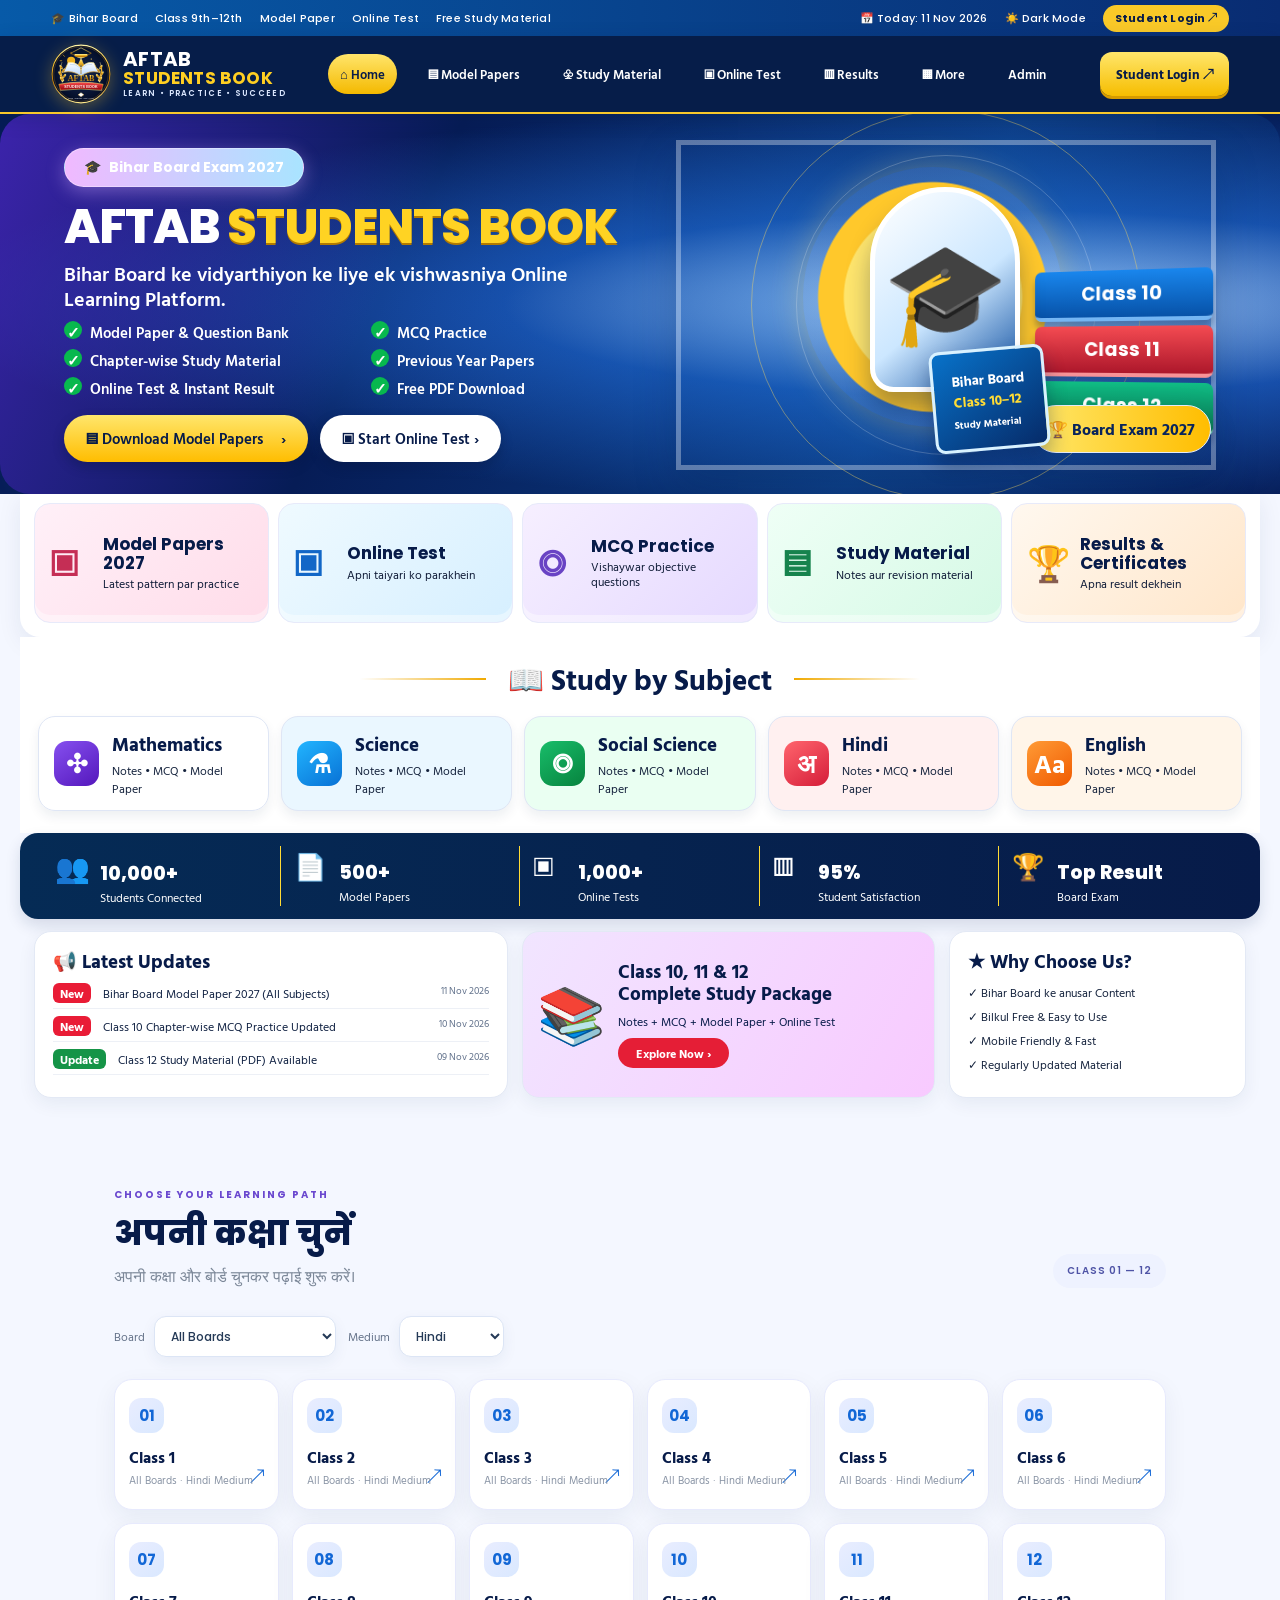
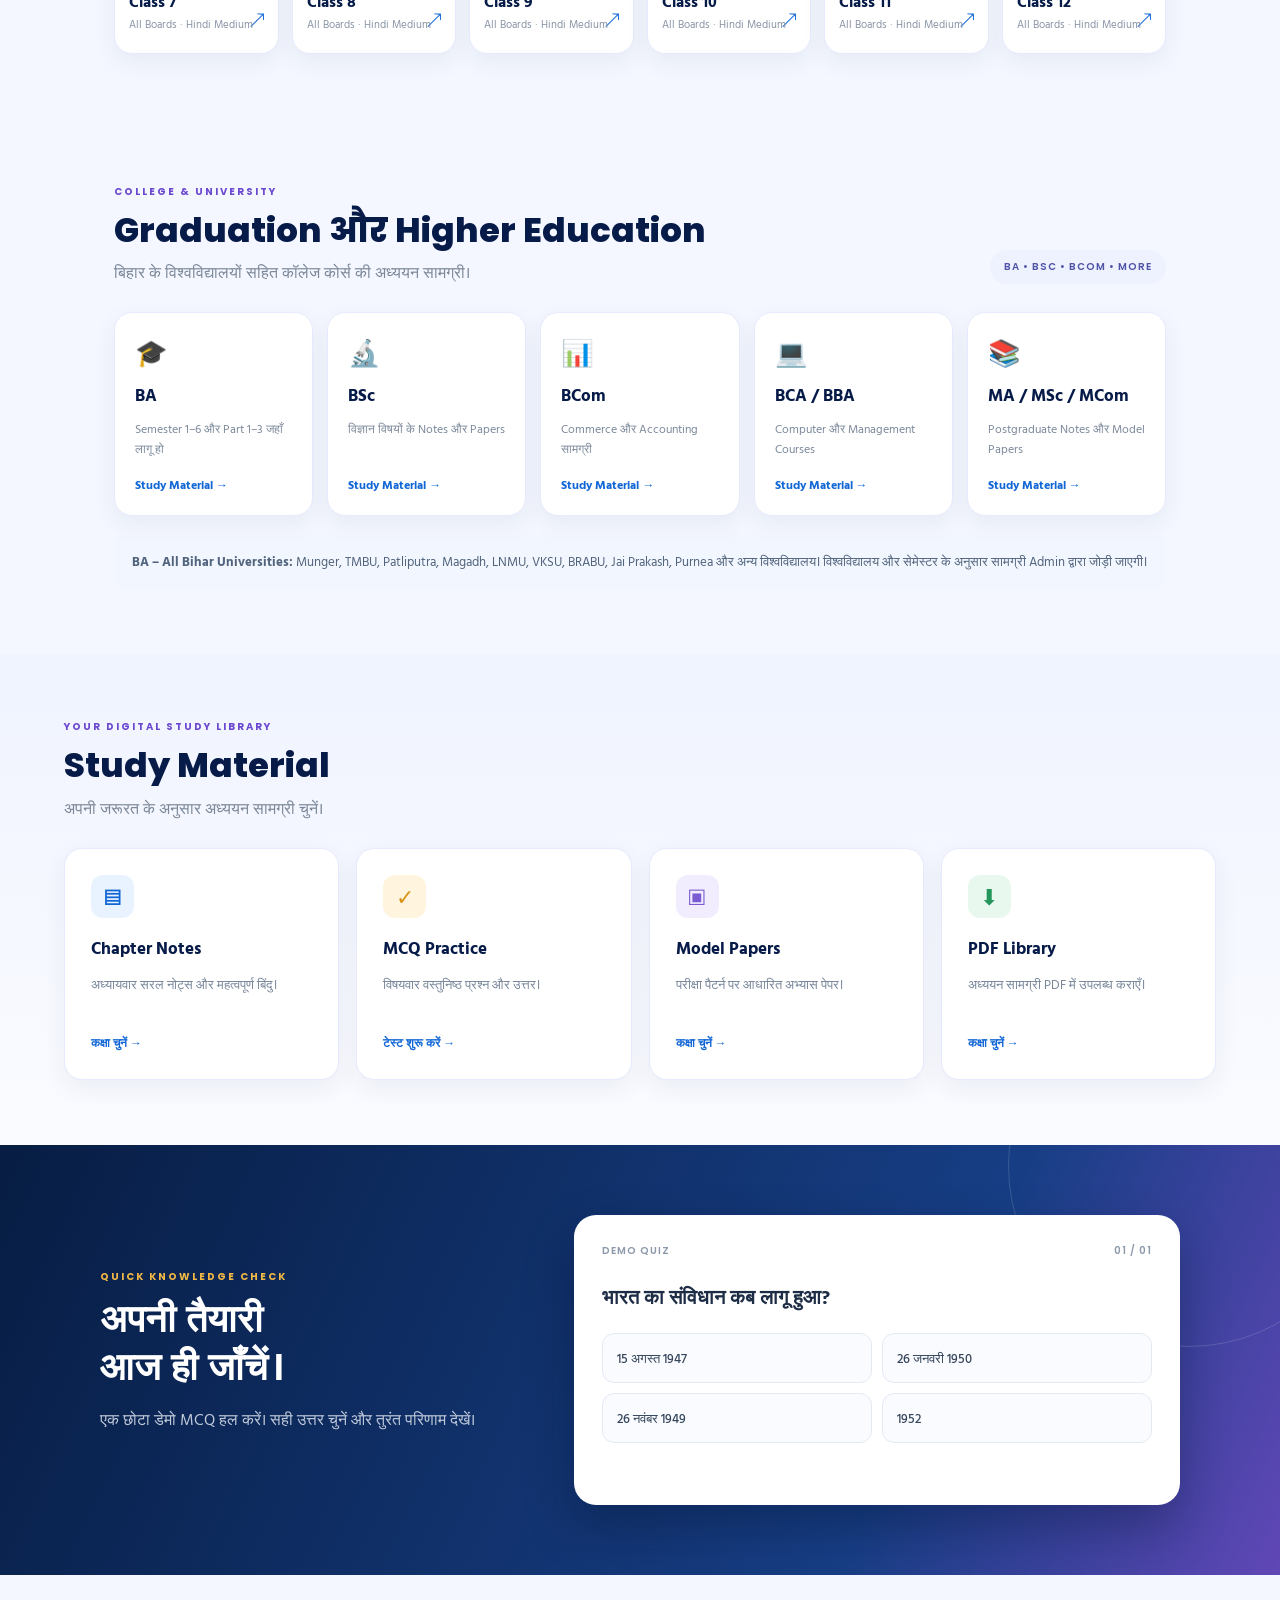
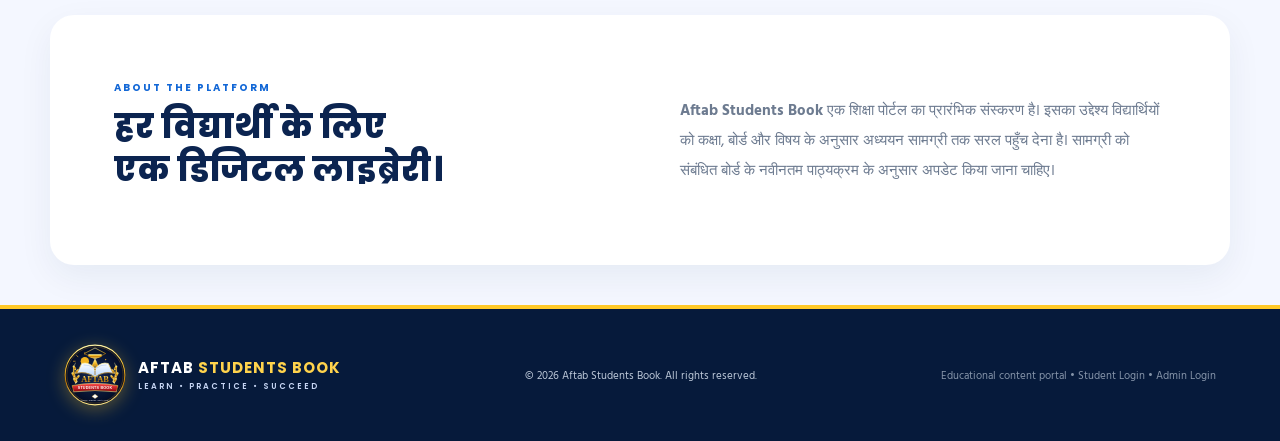
==== index.html @ e7449d46 "Refresh homepage stylesheet cache version" ====
<!doctype html>
<html lang="hi">
<head>
<meta charset="utf-8"><meta name="viewport" content="width=device-width,initial-scale=1">
<meta name="description" content="Aftab Students Book - All classes, boards, notes, MCQ tests and model papers.">
<title>Aftab Students Book | Learn. Practice. Succeed.</title>
<link rel="preconnect" href="https://fonts.googleapis.com">
<link href="https://fonts.googleapis.com/css2?family=Hind+Vadodara:wght@400;500;600;700&family=Poppins:wght@400;500;600;700;800&display=swap" rel="stylesheet">
<link rel="stylesheet" href="style.css?v=referenceui20261111">
</head>
<body>
<div class="announcement-bar"><span>🎓 Bihar Board</span><span>Class 9th–12th</span><span>Model Paper</span><span>Online Test</span><span>Free Study Material</span><span class="today-label">📅 Today: 11 Nov 2026</span><span>☀️ Dark Mode</span><a href="student.html">Student Login ↗</a></div>
<header class="topbar">
  <a class="brand" href="#"><img class="brand-logo" src="assets/aftab-students-book-logo.svg" alt="Aftab Students Book logo"><span>AFTAB <b>STUDENTS BOOK</b><small>LEARN • PRACTICE • SUCCEED</small></span></a>
  <button class="menu-btn" id="menuBtn" aria-label="Open menu">☰</button>
  <nav id="nav"><a class="active" href="#">⌂ Home</a><a href="#classes">▤ Model Papers</a><a href="#resources">♧ Study Material</a><a href="#test">▣ Online Test</a><a href="student.html#studentDashboard">▥ Results</a><a href="#degree">▦ More</a><a href="admin.html">Admin</a></nav>
  <a class="nav-cta" href="student.html">Student Login ↗</a>
</header>
<main>
<section class="hero">
 <div class="hero-copy">
  <div class="eyebrow hero-badge"><span>🎓</span> Bihar Board Exam 2027</div>
  <h1>AFTAB <em>STUDENTS BOOK</em></h1>
  <p>Bihar Board ke vidyarthiyon ke liye ek vishwasniya Online Learning Platform.</p><ul class="hero-checks"><li>Model Paper & Question Bank</li><li>MCQ Practice</li><li>Chapter-wise Study Material</li><li>Previous Year Papers</li><li>Online Test & Instant Result</li><li>Free PDF Download</li></ul>
  <div class="hero-actions"><a class="btn primary" href="#classes">▤ Download Model Papers <span>›</span></a><a class="btn light" href="#test">▣ Start Online Test <span>›</span></a></div>
  <div class="hero-meta"><div><b>Class 9–12</b><small>Bihar Board</small></div><div><b>MCQ</b><small>Practice Tests</small></div><div><b>FREE</b><small>Study Material</small></div></div>
 </div>
 <div class="hero-art">
  <div class="orbit orbit-one"></div><div class="orbit orbit-two"></div>
  <div class="hero-student-art"><div class="student-halo"></div><div class="student-avatar">🎓</div><div class="student-book">Bihar Board<br><b>Class 10–12</b><small>Study Material</small></div><div class="hero-books"><div>Class 10</div><div>Class 11</div><div>Class 12</div></div></div>
  <div class="floating-note note-one">🏆 Board Exam 2027</div><div class="floating-note note-two">✓ Behtar taiyari yahin se karein</div>
 </div>
</section>
<section class="quick-feature-grid" aria-label="Learning features"><a class="quick-feature qf-pink" href="#resources"><span>▣</span><b>Model Papers 2027</b><small>Latest pattern par practice</small></a><a class="quick-feature qf-blue" href="#test"><span>▣</span><b>Online Test</b><small>Apni taiyari ko parakhein</small></a><a class="quick-feature qf-purple" href="#test"><span>◎</span><b>MCQ Practice</b><small>Vishaywar objective questions</small></a><a class="quick-feature qf-green" href="#resources"><span>▤</span><b>Study Material</b><small>Notes aur revision material</small></a><a class="quick-feature qf-orange" href="student.html"><span>🏆</span><b>Results & Certificates</b><small>Apna result dekhein</small></a></section>
<section class="subject-showcase"><div class="subject-heading"><span></span><h2>📖 Study by Subject</h2><span></span></div><div class="subject-cards"><a href="#classes" class="subject-card maths"><b>✣</b><strong>Mathematics</strong><small>Notes • MCQ • Model Paper</small></a><a href="#classes" class="subject-card science"><b>⚗</b><strong>Science</strong><small>Notes • MCQ • Model Paper</small></a><a href="#classes" class="subject-card social"><b>◎</b><strong>Social Science</strong><small>Notes • MCQ • Model Paper</small></a><a href="#classes" class="subject-card hindi"><b>अ</b><strong>Hindi</strong><small>Notes • MCQ • Model Paper</small></a><a href="#classes" class="subject-card english"><b>Aa</b><strong>English</strong><small>Notes • MCQ • Model Paper</small></a></div></section>
<section class="stats-ribbon"><div>👥 <b>10,000+</b><small>Students Connected</small></div><div>📄 <b>500+</b><small>Model Papers</small></div><div>▣ <b>1,000+</b><small>Online Tests</small></div><div>▥ <b>95%</b><small>Student Satisfaction</small></div><div>🏆 <b>Top Result</b><small>Board Exam</small></div></section>
<section class="home-lower"><div class="latest-updates"><h2>📢 Latest Updates</h2><p><b>New</b> Bihar Board Model Paper 2027 (All Subjects) <small>11 Nov 2026</small></p><p><b>New</b> Class 10 Chapter-wise MCQ Practice Updated <small>10 Nov 2026</small></p><p><b>Update</b> Class 12 Study Material (PDF) Available <small>09 Nov 2026</small></p></div><div class="study-package"><div class="package-books">📚</div><div><h2>Class 10, 11 & 12<br>Complete Study Package</h2><p>Notes + MCQ + Model Paper + Online Test</p><a href="#classes">Explore Now ›</a></div></div><div class="why-us"><h2>★ Why Choose Us?</h2><p>✓ Bihar Board ke anusar Content</p><p>✓ Bilkul Free & Easy to Use</p><p>✓ Mobile Friendly & Fast</p><p>✓ Regularly Updated Material</p></div></section>
<section class="section" id="classes">
 <div class="section-head"><div><div class="eyebrow">CHOOSE YOUR LEARNING PATH</div><h2>अपनी कक्षा चुनें</h2><p>अपनी कक्षा और बोर्ड चुनकर पढ़ाई शुरू करें।</p></div><span class="section-count">CLASS 01 — 12</span></div>
 <div class="filters">
  <label>Board <select id="boardFilter"><option value="All">All Boards</option><option>Bihar Board</option><option>CBSE Board</option><option>ICSE Board</option><option>Other State Boards</option></select></label>
  <label>Medium <select id="mediumFilter"><option>Hindi</option><option>English</option><option>Both</option></select></label>
 </div>
 <div class="class-grid" id="classGrid"></div>
</section>
<section class="section degree-section" id="degree">
 <div class="section-head"><div><div class="eyebrow">COLLEGE & UNIVERSITY</div><h2>Graduation और Higher Education</h2><p>बिहार के विश्वविद्यालयों सहित कॉलेज कोर्स की अध्ययन सामग्री।</p></div><span class="section-count">BA • BSC • BCOM • MORE</span></div>
 <div class="degree-grid">
  <article class="degree-card"><span>🎓</span><h3>BA</h3><p>Semester 1–6 और Part 1–3 जहाँ लागू हो</p><a href="student.html">Study Material →</a></article>
  <article class="degree-card"><span>🔬</span><h3>BSc</h3><p>विज्ञान विषयों के Notes और Papers</p><a href="student.html">Study Material →</a></article>
  <article class="degree-card"><span>📊</span><h3>BCom</h3><p>Commerce और Accounting सामग्री</p><a href="student.html">Study Material →</a></article>
  <article class="degree-card"><span>💻</span><h3>BCA / BBA</h3><p>Computer और Management Courses</p><a href="student.html">Study Material →</a></article>
  <article class="degree-card"><span>📚</span><h3>MA / MSc / MCom</h3><p>Postgraduate Notes और Model Papers</p><a href="student.html">Study Material →</a></article>
 </div>
 <div class="university-note"><b>BA – All Bihar Universities:</b> Munger, TMBU, Patliputra, Magadh, LNMU, VKSU, BRABU, Jai Prakash, Purnea और अन्य विश्वविद्यालय। विश्वविद्यालय और सेमेस्टर के अनुसार सामग्री Admin द्वारा जोड़ी जाएगी।</div>
</section>

<section class="section resource-section" id="resources">
 <div class="section-head"><div><div class="eyebrow">YOUR DIGITAL STUDY LIBRARY</div><h2>Study Material</h2><p>अपनी जरूरत के अनुसार अध्ययन सामग्री चुनें।</p></div></div>
 <div class="resource-grid">
  <article class="resource-card"><div class="resource-icon blue">▤</div><h3>Chapter Notes</h3><p>अध्यायवार सरल नोट्स और महत्वपूर्ण बिंदु।</p><a href="#classes">कक्षा चुनें →</a></article>
  <article class="resource-card"><div class="resource-icon gold">✓</div><h3>MCQ Practice</h3><p>विषयवार वस्तुनिष्ठ प्रश्न और उत्तर।</p><a href="#test">टेस्ट शुरू करें →</a></article>
  <article class="resource-card"><div class="resource-icon purple">▣</div><h3>Model Papers</h3><p>परीक्षा पैटर्न पर आधारित अभ्यास पेपर।</p><a href="#classes">कक्षा चुनें →</a></article>
  <article class="resource-card"><div class="resource-icon green">⬇</div><h3>PDF Library</h3><p>अध्ययन सामग्री PDF में उपलब्ध कराएँ।</p><a href="#classes">कक्षा चुनें →</a></article>
 </div>
</section>
<section class="test-section" id="test">
 <div class="test-copy"><div class="eyebrow">QUICK KNOWLEDGE CHECK</div><h2>अपनी तैयारी<br>आज ही जाँचें।</h2><p>एक छोटा डेमो MCQ हल करें। सही उत्तर चुनें और तुरंत परिणाम देखें।</p></div>
 <div class="quiz-card"><div class="quiz-top"><span>DEMO QUIZ</span><span>01 / 01</span></div><h3>भारत का संविधान कब लागू हुआ?</h3><div class="options" id="options"><button data-answer="1947">15 अगस्त 1947</button><button data-answer="1950">26 जनवरी 1950</button><button data-answer="1949">26 नवंबर 1949</button><button data-answer="1952">1952</button></div><div id="quizResult" class="quiz-result" aria-live="polite"></div></div>
</section>
<section class="about section" id="about"><div><div class="eyebrow">ABOUT THE PLATFORM</div><h2>हर विद्यार्थी के लिए<br>एक डिजिटल लाइब्रेरी।</h2></div><p><b>Aftab Students Book</b> एक शिक्षा पोर्टल का प्रारंभिक संस्करण है। इसका उद्देश्य विद्यार्थियों को कक्षा, बोर्ड और विषय के अनुसार अध्ययन सामग्री तक सरल पहुँच देना है। सामग्री को संबंधित बोर्ड के नवीनतम पाठ्यक्रम के अनुसार अपडेट किया जाना चाहिए।</p></section>
</main>
<footer><a class="brand footer-brand" href="#"><img class="brand-logo" src="assets/aftab-students-book-logo.svg" alt="Aftab Students Book logo"><span>AFTAB <b>STUDENTS BOOK</b><small>LEARN • PRACTICE • SUCCEED</small></span></a><div>© <span id="year"></span> Aftab Students Book. All rights reserved.</div><div class="footer-note">Educational content portal • <a href="student.html">Student Login</a> • <a href="admin.html">Admin Login</a></div></footer>
<script src="script.js"></script>
</body></html>
---- style.css ----
*{box-sizing:border-box}html{scroll-behavior:smooth}body{margin:0;color:#17243b;background:#fff;font-family:'Hind Vadodara',sans-serif}a{text-decoration:none;color:inherit}.topbar{height:82px;padding:0 max(calc((100% - 1180px)/2),5%);display:flex;align-items:center;justify-content:space-between;border-bottom:1px solid #edf0f5;background:#fff;position:sticky;top:0;z-index:10}.brand{display:flex;align-items:center;gap:11px;font-family:Poppins,sans-serif;font-size:14px;font-weight:700;letter-spacing:1px}.brand-mark{width:42px;height:42px;border-radius:13px;background:#1267d6;color:#fff;display:grid;place-items:center;font-size:25px;font-weight:800;box-shadow:0 8px 18px #1267d633}.brand b{color:#1267d6}.brand small{display:block;font-size:8px;letter-spacing:2px;color:#8490a4;font-weight:600;margin-top:2px}nav{display:flex;gap:30px;font-size:14px;color:#59667a}nav a:hover{color:#1267d6}.nav-cta{background:#1267d6;color:#fff;padding:12px 19px;border-radius:9px;font-size:13px;font-weight:600}.menu-btn{display:none;background:none;border:0;font-size:25px}.hero{max-width:1180px;margin:auto;min-height:540px;padding:78px 5% 60px;display:grid;grid-template-columns:1.1fr .9fr;align-items:center;gap:40px}.eyebrow{font-family:Poppins,sans-serif;font-size:10px;letter-spacing:2px;color:#1267d6;font-weight:700}.eyebrow span{display:inline-block;width:7px;height:7px;background:#efb443;border-radius:50%;margin-right:8px}.hero h1{font-size:54px;line-height:1.18;margin:20px 0;color:#15233a;font-weight:700}.hero h1 em{font-style:normal;color:#1267d6}.hero-copy>p{font-size:17px;line-height:1.9;color:#66748a;max-width:570px}.hero-actions{display:flex;gap:12px;margin-top:28px}.btn{padding:14px 20px;border-radius:9px;font-size:14px;font-weight:600}.primary{background:#1267d6;color:white;box-shadow:0 10px 20px #1267d629}.primary span{margin-left:14px}.light{background:#eff5fd;color:#2462a8}.hero-meta{display:flex;gap:38px;margin-top:43px}.hero-meta b{display:block;font:700 22px Poppins;color:#182a45}.hero-meta small{color:#8792a4;font-size:11px}.hero-art{height:360px;border-radius:30px;background:linear-gradient(140deg,#e9f3ff,#f7faff 55%,#fff4db);position:relative;display:grid;place-items:center;overflow:hidden}.orbit{position:absolute;border:1px solid #b7d3f5;border-radius:50%;width:300px;height:300px}.orbit-two{width:390px;height:390px;border-color:#e6d5ad}.book-stack{position:relative;width:250px;height:220px;transform:rotate(-7deg)}.book{position:absolute;width:200px;height:135px;border-radius:9px 17px 17px 9px;box-shadow:0 16px 24px #233c5b30;padding:25px;color:#fff;font:700 19px Poppins;letter-spacing:2px;line-height:1.5;border-left:8px solid #ffffff55}.book small{font-size:11px;letter-spacing:4px}.book-a{background:#1267d6;left:28px;top:4px;transform:rotate(10deg)}.book-b{background:#e6a72f;left:5px;top:53px;transform:rotate(-2deg)}.book-c{background:#182b49;left:42px;top:104px;transform:rotate(8deg)}.floating-note{position:absolute;background:white;padding:11px 15px;border-radius:10px;box-shadow:0 8px 25px #20395718;font-size:12px;font-weight:600}.note-one{top:38px;right:18px}.note-two{bottom:38px;left:18px}.trust-strip{background:#f6f9fd;display:flex;justify-content:center;gap:75px;padding:21px;color:#50617a;font-size:14px;font-weight:600}.section{max-width:1180px;margin:auto;padding:85px 5%}.section-head{display:flex;justify-content:space-between;align-items:end;margin-bottom:28px}.section h2,.test-section h2,.about h2{font-size:34px;line-height:1.25;margin:9px 0;color:#172943}.section-head p{margin:0;color:#7b8798}.section-count{font:600 10px Poppins;letter-spacing:1px;color:#a2adbb}.filters{display:flex;gap:12px;margin-bottom:22px}.filters label{font-size:12px;color:#65738a;display:flex;align-items:center;gap:9px}.filters select{border:1px solid #e2e8f0;background:#fff;padding:10px 28px 10px 12px;border-radius:8px;color:#253a57;font:500 12px Poppins}.class-grid{display:grid;grid-template-columns:repeat(6,1fr);gap:13px}.class-card{border:1px solid #e8edf4;border-radius:13px;padding:18px 14px;background:white;transition:.2s;cursor:pointer}.class-card:hover{border-color:#8ab8f0;transform:translateY(-3px);box-shadow:0 10px 24px #18395d0d}.class-num{width:35px;height:35px;background:#edf5ff;color:#1267d6;border-radius:10px;display:grid;place-items:center;font:700 15px Poppins}.class-card h3{margin:12px 0 3px;font-size:16px}.class-card p{margin:0;color:#8994a5;font-size:11px}.class-card .arrow{float:right;color:#1267d6;font-size:18px;margin-top:-24px}.resource-section{background:#f8fafd;max-width:none;padding-left:max(calc((100% - 1180px)/2),5%);padding-right:max(calc((100% - 1180px)/2),5%)}.resource-grid{display:grid;grid-template-columns:repeat(4,1fr);gap:17px}.resource-card{background:white;padding:25px;border:1px solid #edf0f5;border-radius:15px}.resource-icon{width:43px;height:43px;border-radius:12px;display:grid;place-items:center;font-size:22px}.blue{background:#e9f3ff;color:#1267d6}.gold{background:#fff5df;color:#d99415}.purple{background:#f1edff;color:#7a5bd1}.green{background:#e8f8ef;color:#24965a}.resource-card h3{margin:17px 0 5px;font-size:17px}.resource-card p{color:#78869a;font-size:13px;line-height:1.7;min-height:43px}.resource-card a{color:#1267d6;font-size:12px;font-weight:700}.test-section{background:#122744;color:white;padding:70px max(calc((100% - 1080px)/2),5%);display:grid;grid-template-columns:.8fr 1.2fr;gap:70px;align-items:center}.test-section .eyebrow{color:#f2b944}.test-section h2{color:white;font-size:38px}.test-copy p{color:#c0cada;line-height:1.8}.quiz-card{background:#fff;color:#1d2d45;padding:28px;border-radius:17px;box-shadow:0 20px 40px #07172b55}.quiz-top{display:flex;justify-content:space-between;color:#8c99aa;font:600 10px Poppins;letter-spacing:1px}.quiz-card h3{font-size:20px;margin:22px 0}.options{display:grid;grid-template-columns:1fr 1fr;gap:10px}.options button{padding:13px;text-align:left;border:1px solid #e4eaf2;background:#f9fbfe;border-radius:9px;color:#34445b;font:500 13px 'Hind Vadodara';cursor:pointer}.options button:hover{border-color:#1267d6;background:#f0f6ff}.options button.correct{background:#e9f8ef;border-color:#45b879;color:#187344}.options button.wrong{background:#fff0ef;border-color:#e28b84;color:#a63c35}.quiz-result{font-size:13px;font-weight:600;margin-top:14px;min-height:20px}.about{display:grid;grid-template-columns:1fr 1fr;gap:80px;align-items:center}.about>p{color:#6d7b90;line-height:2;font-size:15px}footer{background:#0c1c32;color:#bdc9d9;padding:35px 5%;display:flex;align-items:center;justify-content:space-between;gap:20px;font-size:11px}.footer-brand{color:white}.footer-note{color:#8594a9}.empty{grid-column:1/-1;padding:25px;text-align:center;color:#7b8798;background:#f8fafd;border-radius:12px}
@media(max-width:850px){nav{gap:14px}.hero{grid-template-columns:1fr;padding-top:55px}.hero-art{height:310px}.class-grid{grid-template-columns:repeat(4,1fr)}.trust-strip{gap:22px;flex-wrap:wrap}.resource-grid{grid-template-columns:repeat(2,1fr)}.test-section{gap:30px}.about{gap:30px}}
@media(max-width:600px){.topbar{height:68px;padding:0 5%}.menu-btn{display:block;margin-left:auto;margin-right:14px}nav{display:none;position:absolute;top:68px;left:0;right:0;background:white;padding:18px 6%;box-shadow:0 12px 18px #1b35551a;flex-direction:column}nav.open{display:flex}.nav-cta{padding:10px 12px;font-size:11px}.brand{font-size:11px}.brand-mark{width:36px;height:36px}.hero{padding-top:42px;gap:28px}.hero h1{font-size:39px}.hero-copy>p{font-size:15px}.hero-meta{gap:24px}.hero-art{height:270px}.section{padding-top:60px;padding-bottom:60px}.section-head{align-items:start}.section h2,.about h2{font-size:28px}.section-count{display:none}.filters{flex-wrap:wrap}.class-grid{grid-template-columns:repeat(2,1fr);gap:10px}.class-card{padding:14px}.resource-grid{grid-template-columns:1fr}.resource-card p{min-height:0}.test-section{grid-template-columns:1fr;padding-top:55px;padding-bottom:55px;gap:20px}.test-section h2{font-size:32px}.options{grid-template-columns:1fr}.about{grid-template-columns:1fr;gap:5px}.about>p{font-size:14px}footer{flex-direction:column;align-items:flex-start}.footer-note{line-height:1.7}}

.degree-section{padding-top:65px}.degree-grid{display:grid;grid-template-columns:repeat(5,1fr);gap:14px}.degree-card{border:1px solid #e7edf5;border-radius:14px;padding:20px;background:#fff}.degree-card>span{font-size:26px}.degree-card h3{margin:10px 0 4px;font-size:17px}.degree-card p{font-size:12px;color:#7c899b;line-height:1.65;min-height:40px}.degree-card a{font-size:12px;color:#1267d6;font-weight:700}.university-note{margin-top:18px;padding:16px 18px;border-radius:10px;background:#f2f7ff;color:#52647d;font-size:13px;line-height:1.8}@media(max-width:850px){.degree-grid{grid-template-columns:repeat(3,1fr)}}@media(max-width:600px){.degree-grid{grid-template-columns:repeat(2,1fr)}.degree-card{padding:15px}.university-note{font-size:12px}}

/* Aftab Students Book premium emblem */
.brand-logo{width:58px;height:58px;object-fit:contain;display:block;flex:0 0 auto;border-radius:50%;filter:drop-shadow(0 4px 9px #b8862033)}.footer-brand .brand-logo{width:62px;height:62px}.brand{gap:12px}.topbar .brand{min-width:0}@media(max-width:600px){.brand-logo{width:46px;height:46px}.footer-brand .brand-logo{width:54px;height:54px}}


/* 2026 trending education redesign — presentation-only layer; app logic untouched */
:root{--navy:#071d43;--blue:#1768d5;--gold:#ffc928;--ink:#0d1b43}
body{background:#f7f9ff;color:var(--ink);font-family:'Hind Vadodara',sans-serif}
.announcement-bar{height:34px;padding:0 max(calc((100% - 1240px)/2),4%);display:flex;align-items:center;justify-content:center;gap:24px;background:linear-gradient(90deg,#0756a7,#142b75,#071d43);color:#fff;font:500 11px Poppins,sans-serif;letter-spacing:.2px}
.announcement-bar a{margin-left:auto;color:#ffe17a;font-weight:700}
.topbar{height:78px;max-width:none;padding:0 max(calc((100% - 1240px)/2),4%);background:rgba(7,29,67,.97);border:0;box-shadow:0 8px 28px #071d4324;color:#fff}
.brand{color:#fff;font-size:15px}.brand b{color:#ffd34c}.brand small{color:#c7d6f4}
.brand-logo{width:60px;height:60px;filter:drop-shadow(0 4px 9px #ffc92855)}
nav{color:#e6edff;gap:22px;font-weight:600}nav a:hover{color:#ffd34c}
.nav-cta{background:linear-gradient(135deg,#ffe16a,#ffb900);color:#101d3a;border-radius:13px;box-shadow:0 5px 15px #ffca3a40}
.menu-btn{color:white}
.hero{max-width:1240px;min-height:490px;padding:55px 4% 48px;grid-template-columns:1.12fr .88fr;gap:30px;position:relative;isolation:isolate}
.hero:before{content:"";position:absolute;inset:18px 0 12px;z-index:-1;border-radius:30px;background:radial-gradient(circle at 80% 20%,#ffd96c 0,transparent 27%),linear-gradient(120deg,#091f50 0%,#173f91 58%,#7652d5 100%);box-shadow:0 22px 55px #163c7b30}
.hero-copy{padding:26px 18px;color:#fff}.hero .eyebrow{color:#ffe078}.hero-badge{display:inline-flex;align-items:center;padding:9px 15px;border-radius:30px;background:#ffffff20;border:1px solid #ffffff55;color:#fff!important;letter-spacing:1px}
.hero h1{font:800 clamp(34px,4vw,55px)/1.12 Poppins,sans-serif;color:#fff;margin:20px 0 12px;letter-spacing:-1.5px}
.hero h1 em{color:#ffd23e;font-style:normal}.hero-tagline{font-size:.62em;color:#e8efff;letter-spacing:0}
.hero-copy>p{color:#e5edff;font-size:16px;line-height:1.8;max-width:620px}
.hero .primary{background:linear-gradient(135deg,#ffe46d,#ffbd19);color:#101d3a;box-shadow:0 10px 24px #0003}
.hero .light{background:#fff;color:#142b55}
.hero-meta{gap:32px}.hero-meta b{color:#ffe078;font-size:19px}.hero-meta small{color:#dce7ff}
.hero-art{height:360px;background:radial-gradient(circle at 50% 35%,#fff 0,#e5efff 42%,#b6cafa 100%);border:5px solid #ffffff55;box-shadow:0 18px 40px #061b4338}
.orbit{border-color:#6e9fe7}.orbit-two{border-color:#e4b53f}
.book{box-shadow:0 18px 25px #152c5355}.book-a{background:linear-gradient(120deg,#287be4,#073b8e)}.book-b{background:linear-gradient(120deg,#f6c84a,#d57d12)}.book-c{background:linear-gradient(120deg,#7956d9,#39217e)}
.floating-note{border:1px solid #e4ebf7;box-shadow:0 10px 30px #19365b25}
.quick-feature-grid{max-width:1200px;margin:0 auto;padding:0 4%;display:grid;grid-template-columns:repeat(5,1fr);gap:12px}
.quick-feature{min-height:112px;border-radius:18px;padding:17px;display:grid;grid-template-columns:42px 1fr;column-gap:10px;align-content:center;border:1px solid transparent;box-shadow:0 10px 25px #102a5010;transition:.2s}
.quick-feature:hover{transform:translateY(-4px);box-shadow:0 15px 28px #102a5020}
.quick-feature span{grid-row:span 2;font-size:29px;align-self:center;font-weight:800}
.quick-feature b{font:700 14px Poppins,sans-serif;align-self:end}.quick-feature small{font-size:11px;color:#51617b;margin-top:4px}
.qf-pink{background:linear-gradient(135deg,#fff0f4,#ffe0e8);color:#c52e55;border-color:#ffd1df}.qf-blue{background:linear-gradient(135deg,#edf7ff,#d9edff);color:#1267c7;border-color:#c9e4ff}.qf-purple{background:linear-gradient(135deg,#f4efff,#e6dcff);color:#6943c4;border-color:#ddd0ff}.qf-green{background:linear-gradient(135deg,#edfff5,#d8f8e6);color:#16834d;border-color:#c9efd8}.qf-orange{background:linear-gradient(135deg,#fff7e9,#ffebd0);color:#d77b13;border-color:#f9dfb8}
.trust-strip{margin:25px auto 0;max-width:1160px;border-radius:15px;background:#0b2857;color:#fff;gap:clamp(18px,5vw,65px);box-shadow:0 12px 28px #0b28572b}
.section{padding-top:72px;padding-bottom:72px}
.section h2,.about h2{font-family:Poppins,'Hind Vadodara',sans-serif;font-weight:800;color:#0b2450}
.section-head .eyebrow{color:#6a48cf}
.section-count{background:#eef2ff;color:#4f54a6;border-radius:30px;padding:9px 14px}
.filters select{border-radius:12px;border:1px solid #dce5f5;box-shadow:0 5px 15px #1c3d6910}
.class-card,.degree-card,.resource-card{border:1px solid #e7eafd;border-radius:18px;box-shadow:0 8px 25px #142c5010;transition:.22s}
.class-card:hover,.degree-card:hover,.resource-card:hover{transform:translateY(-5px);box-shadow:0 16px 30px #142c5020;border-color:#a8c5ff}
.class-num{background:linear-gradient(135deg,#e9edff,#d9e8ff);border-radius:12px}
.resource-section{background:linear-gradient(180deg,#f0f4ff,#fafbff)}
.resource-card{padding:26px}
.test-section{background:linear-gradient(115deg,#071d43,#173e85 70%,#6047b6);position:relative;overflow:hidden}
.test-section:before{content:"";position:absolute;width:360px;height:360px;border:1px solid #ffffff25;border-radius:50%;right:-90px;top:-160px}
.quiz-card{border-radius:22px;box-shadow:0 22px 50px #020e2a55}
.options button{border-radius:12px;padding:14px}
.about{background:#fff;border-radius:24px;margin-top:40px;margin-bottom:40px;padding:48px 5%;box-shadow:0 12px 34px #102c5010}
footer{background:#061a3b;border-top:4px solid #ffc928}
.footer-brand b{color:#ffd34c}
@media(max-width:900px){.announcement-bar{gap:12px;font-size:9px}.quick-feature-grid{grid-template-columns:repeat(3,1fr)}.hero{grid-template-columns:1fr}.hero-art{max-width:520px;width:100%;margin:auto}.topbar{padding:0 3%}nav{gap:12px}}
@media(max-width:600px){.announcement-bar{height:auto;min-height:30px;padding:7px 4%;gap:8px;flex-wrap:wrap;font-size:8px}.announcement-bar span:nth-child(n+4){display:none}.announcement-bar a{margin-left:0}.topbar{height:68px;padding:0 4%}.brand{font-size:10px;gap:6px}.brand-logo{width:43px;height:43px}.menu-btn{display:block;margin-left:auto;margin-right:10px}nav{display:none;position:absolute;top:68px;left:0;right:0;background:#0b2857;padding:18px 6%;box-shadow:0 12px 18px #071d4355;flex-direction:column}nav.open{display:flex}.nav-cta{padding:9px 10px;font-size:10px}.hero{padding:26px 4% 30px;gap:22px;min-height:0}.hero:before{inset:8px 0;border-radius:22px}.hero-copy{padding:20px 8px}.hero h1{font-size:34px}.hero-copy>p{font-size:14px}.hero-meta{gap:17px;margin-top:25px}.hero-meta b{font-size:15px}.hero-meta small{font-size:9px}.hero-art{height:250px}.quick-feature-grid{grid-template-columns:repeat(2,1fr);padding:0 4%;gap:9px}.quick-feature{min-height:92px;padding:12px;grid-template-columns:32px 1fr}.quick-feature span{font-size:23px}.quick-feature b{font-size:11px}.quick-feature small{font-size:9px}.trust-strip{margin:18px 4% 0;padding:15px 12px;gap:13px;font-size:11px}.section{padding-top:52px;padding-bottom:52px}.about{margin:20px 4%;padding:28px 6%}}


/* Approved reference layout: Aftab Students Book */
:root{--ref-navy:#061d49;--ref-blue:#0755b5;--ref-gold:#ffd323;--ref-ink:#071b49}
body{background:#f4f7ff;color:var(--ref-ink);font-family:'Hind Vadodara',sans-serif}
.announcement-bar{height:36px;background:linear-gradient(90deg,#075aa8,#092c72);padding:0 4%;justify-content:flex-start;gap:17px;font-size:11px}
.announcement-bar .today-label{margin-left:auto}
.announcement-bar a{margin-left:0;color:#fff;background:#f9c928;padding:5px 12px;border-radius:15px;color:#071b49}
.topbar{height:78px;background:#061d49;border-bottom:2px solid #f8c82b;padding:0 4%;color:#fff;box-shadow:0 5px 18px #071b4930}
.topbar .brand{color:#fff;font-size:20px;letter-spacing:.2px;line-height:1.05}
.topbar .brand b{display:block;color:#ffcf22;font-size:17px}
.topbar .brand small{color:#dce8ff;font-size:8px;letter-spacing:1.3px}
.topbar nav{gap:19px;color:#fff;font-size:13px;font-weight:600}
.topbar nav a{padding:10px 12px;border-radius:20px}
.topbar nav a.active,.topbar nav a:hover{background:linear-gradient(180deg,#ffe56b,#f4b900);color:#071b49}
.nav-cta{background:linear-gradient(180deg,#ffe66b,#f6bd00);color:#071b49;border-radius:12px;padding:12px 16px;box-shadow:0 3px 0 #d69b00;font-weight:800}
.hero{max-width:none;min-height:380px;padding:24px 5% 22px;grid-template-columns:1.05fr .95fr;gap:15px;background:radial-gradient(ellipse at 78% 50%,#b7d8ff 0,#174da8 35%,#061c56 75%);color:white;position:relative;overflow:hidden}
.hero:before{content:"";position:absolute;inset:0;background:linear-gradient(115deg,#5727d6aa,transparent 32%,#1577d455 70%,transparent);pointer-events:none}
.hero-copy,.hero-art{position:relative;z-index:1}
.hero-copy{padding:8px 0}
.hero-badge{display:inline-flex;align-items:center;gap:8px;background:linear-gradient(90deg,#f0b9ff,#a9e4ff);color:#09255d;border-radius:30px;padding:8px 19px;font-size:14px;letter-spacing:0;box-shadow:0 5px 18px #d1a9ff66}
.hero-badge span{width:auto;height:auto;background:none;margin:0}
.hero h1{font-size:48px;line-height:1.1;color:#fff;margin:14px 0 5px;font-weight:800;letter-spacing:-1px}
.hero h1 em{color:#ffd323;text-shadow:0 2px 0 #b27a00}
.hero-copy>p{font-size:20px;line-height:1.25;color:#fff;font-weight:600;margin:8px 0 10px;max-width:570px}
.hero-checks{list-style:none;padding:0;margin:10px 0 14px;display:grid;grid-template-columns:1fr 1fr;gap:5px 18px;color:#fff;font-size:15px;font-weight:600}
.hero-checks li:before{content:"✓";display:inline-grid;place-items:center;width:18px;height:18px;margin-right:8px;border-radius:50%;background:#08b84e;color:#fff;font-weight:900}
.hero-actions{margin-top:15px;gap:12px;flex-wrap:wrap}
.hero-actions .btn{border-radius:24px;padding:12px 22px;font-size:15px;box-shadow:0 5px 12px #06143b55}
.hero-actions .primary{background:linear-gradient(180deg,#ffe66c,#ffbd00);color:#071b49}
.hero-actions .light{background:#fff;color:#071b49}
.hero-meta{display:none}
.hero-art{height:330px;border-radius:0;background:transparent;overflow:visible}
.orbit{border-color:#ffffff35}.orbit-two{border-color:#ffda5c66}
.hero-student-art{position:absolute;inset:0;display:flex;align-items:center;justify-content:center}
.student-halo{position:absolute;width:260px;height:260px;border-radius:50%;background:radial-gradient(circle,#ffe66d 0 48%,#ffc82b 49% 62%,#ffffff20 63%);right:28%;top:22px;box-shadow:0 0 35px #ffdc6655}
.student-avatar{position:absolute;z-index:2;right:36%;top:42px;width:150px;height:205px;border-radius:80px 80px 25px 25px;background:linear-gradient(140deg,#fff,#cce7ff 55%,#0a4b9e);display:grid;place-items:center;font-size:100px;box-shadow:0 18px 25px #07183f55;border:5px solid #fff}
.student-book{position:absolute;z-index:3;right:31%;bottom:15px;background:linear-gradient(145deg,#0872c9,#062b69);color:white;padding:17px 18px;border:3px solid #d9f2ff;border-radius:10px;box-shadow:0 12px 20px #07183f55;font-size:14px;font-weight:700;transform:rotate(-5deg)}
.student-book b,.student-book small{display:block;color:#ffdc35}
.student-book small{font-size:10px;color:#fff;margin-top:5px}
.hero-books{position:absolute;right:0;bottom:32px;width:180px;display:grid;gap:5px;transform:perspective(400px) rotateY(-9deg)}
.hero-books div{padding:9px 12px;text-align:center;border-radius:7px;color:white;font:bold 19px Poppins,sans-serif;box-shadow:0 7px 7px #07183f55;border-bottom:4px solid #ffffff66}
.hero-books div:nth-child(1){background:linear-gradient(#1986ed,#0752a8)}
.hero-books div:nth-child(2){background:linear-gradient(#f44b52,#ad172b)}
.hero-books div:nth-child(3){background:linear-gradient(#10bd85,#08734f)}
.floating-note{font-weight:800;border-radius:25px;background:#fff;color:#08245b}
.note-one{top:auto;bottom:12px;right:0;background:linear-gradient(90deg,#ffe86b,#ffbd00);font-size:16px}
.note-two{display:none}
.quick-feature-grid{max-width:1240px;margin:-1px auto 0;padding:10px 14px 14px;grid-template-columns:repeat(5,1fr);gap:9px;background:#fff;border-radius:0 0 20px 20px;box-shadow:0 8px 24px #102b5414}
.quick-feature{min-height:120px;padding:13px 15px;border-radius:16px;grid-template-columns:43px 1fr;grid-template-rows:auto auto;column-gap:10px;border:1px solid #e7eafa;box-shadow:inset 0 -7px 0 #ffffff66}
.quick-feature span{grid-row:1/3;font-size:35px;align-self:center}
.quick-feature b{font-size:17px;line-height:1.1;color:#071b49}
.quick-feature small{font-size:12px;color:#101c38;line-height:1.25}
.qf-pink{background:linear-gradient(135deg,#fff0f8,#ffdce9)}.qf-blue{background:linear-gradient(135deg,#effaff,#d6efff)}.qf-purple{background:linear-gradient(135deg,#f6efff,#e5d9ff)}.qf-green{background:linear-gradient(135deg,#effff6,#d5f9e5)}.qf-orange{background:linear-gradient(135deg,#fff8ef,#ffe6ca)}
.subject-showcase{max-width:1240px;margin:0 auto;padding:20px 18px 22px;background:#fff}
.subject-heading{display:flex;align-items:center;justify-content:center;gap:22px;margin:0 auto 15px;max-width:560px}
.subject-heading span{height:2px;flex:1;background:linear-gradient(90deg,transparent,#f0a900)}
.subject-heading span:last-child{background:linear-gradient(90deg,#f0a900,transparent)}
.subject-heading h2{font-size:29px;margin:0;color:#071b49;white-space:nowrap}
.subject-cards{display:grid;grid-template-columns:repeat(5,1fr);gap:12px}
.subject-card{min-height:95px;border-radius:17px;padding:12px 15px;display:grid;grid-template-columns:48px 1fr;align-items:center;gap:0 10px;border:1px solid #dfe6f5;box-shadow:0 6px 12px #122a4c12}
.subject-card b{grid-row:1/3;width:45px;height:45px;border-radius:13px;display:grid;place-items:center;color:#fff;font-size:26px;background:linear-gradient(145deg,#8650ef,#5417bc)}
.subject-card strong{font-size:19px}.subject-card small{font-size:12px;color:#15233d}
.subject-card.science{background:#eaf7ff}.subject-card.science b{background:linear-gradient(145deg,#22b5ff,#0871d5)}
.subject-card.social{background:#eafff2}.subject-card.social b{background:linear-gradient(145deg,#18bd6a,#07833e)}
.subject-card.hindi{background:#fff0f0}.subject-card.hindi b{background:linear-gradient(145deg,#ff656d,#d51d39)}
.subject-card.english{background:#fff5e9}.subject-card.english b{background:linear-gradient(145deg,#ff9b36,#f05a00)}
.stats-ribbon{max-width:1240px;margin:0 auto 12px;padding:13px 22px;background:linear-gradient(90deg,#052b55,#071b49);color:#fff;border-radius:18px;display:grid;grid-template-columns:repeat(5,1fr);box-shadow:0 7px 15px #0c275322}
.stats-ribbon div{display:grid;grid-template-columns:45px 1fr;align-items:center;padding:0 13px;border-right:1px solid #ffdb36}
.stats-ribbon div:last-child{border:0}.stats-ribbon div:first-child{font-size:28px}
.stats-ribbon div:not(:first-child){font-size:26px}
.stats-ribbon b{font:800 19px Poppins,sans-serif;align-self:end}.stats-ribbon small{grid-column:2;font-size:12px;align-self:start}
.home-lower{max-width:1240px;margin:12px auto 24px;padding:0 14px;display:grid;grid-template-columns:1.15fr 1fr .72fr;gap:14px}
.latest-updates,.study-package,.why-us{background:#fff;border:1px solid #e3e9f5;border-radius:17px;padding:15px 18px;box-shadow:0 6px 18px #122a4c10}
.latest-updates h2,.study-package h2,.why-us h2{font-size:19px;margin:0 0 8px;color:#071b49}
.latest-updates p{font-size:12px;margin:7px 0;color:#102142;border-bottom:1px solid #edf0f6;padding-bottom:5px}
.latest-updates p b{display:inline-block;background:#e91c36;color:#fff;padding:1px 7px;border-radius:6px;margin-right:9px}
.latest-updates p:nth-of-type(3) b{background:#159447}.latest-updates p small{float:right;color:#61718b}
.study-package{display:flex;align-items:center;gap:12px;background:linear-gradient(120deg,#f1e5ff,#f8caff);padding:14px}
.study-package h2{line-height:1.15}.study-package p{font-size:12px;margin:4px 0 8px}.package-books{font-size:55px}
.study-package a{display:inline-block;background:#e51e36;color:#fff;padding:6px 18px;border-radius:18px;font-size:12px;font-weight:800}
.why-us p{font-size:12px;margin:6px 0;color:#15233d}
.section{padding-top:65px;padding-bottom:65px}
.section-head h2{color:#071b49}
@media(max-width:900px){.topbar nav{gap:5px;font-size:11px}.topbar nav a{padding:8px 6px}.hero{grid-template-columns:1fr .8fr;padding:22px 3%}.hero h1{font-size:38px}.hero-art{height:280px}.student-avatar{right:32%;width:125px;height:180px}.hero-books{width:130px}.quick-feature-grid{grid-template-columns:repeat(3,1fr)}.subject-cards{grid-template-columns:repeat(3,1fr)}.home-lower{grid-template-columns:1fr 1fr}.why-us{grid-column:1/-1}.stats-ribbon{grid-template-columns:repeat(3,1fr);gap:10px}.stats-ribbon div:nth-child(3){border:0}}
@media(max-width:600px){.announcement-bar{height:auto;min-height:32px;justify-content:center;gap:7px 10px;padding:6px 3%;font-size:8px}.announcement-bar span:nth-child(n+4){display:none}.announcement-bar .today-label{display:none}.topbar{height:67px;padding:0 3%}.topbar .brand{font-size:12px}.topbar .brand b{font-size:11px}.topbar .brand small{font-size:7px}.topbar nav{top:67px}.topbar .nav-cta{font-size:9px;padding:8px}.hero{display:block;padding:20px 4% 14px;min-height:0}.hero-copy{padding:8px 2px}.hero-badge{font-size:11px;padding:6px 12px}.hero h1{font-size:31px;margin:12px 0}.hero-copy>p{font-size:15px}.hero-checks{font-size:11px;gap:5px 7px}.hero-checks li:before{width:14px;height:14px;font-size:10px;margin-right:4px}.hero-actions{gap:7px}.hero-actions .btn{font-size:11px;padding:10px 12px}.hero-art{height:210px;margin-top:8px}.student-halo{width:170px;height:170px;right:30%;top:12px}.student-avatar{width:95px;height:130px;right:37%;top:24px;font-size:65px}.student-book{right:28%;bottom:4px;padding:9px;font-size:10px}.student-book small{font-size:8px}.hero-books{width:95px;right:0;bottom:20px}.hero-books div{font-size:12px;padding:6px}.note-one{font-size:10px;padding:7px 10px;bottom:0}.quick-feature-grid{grid-template-columns:repeat(2,1fr);padding:9px;gap:7px;border-radius:14px;margin:0 8px}.quick-feature{min-height:78px;padding:9px;grid-template-columns:30px 1fr;gap:0 7px}.quick-feature span{font-size:23px}.quick-feature b{font-size:11px}.quick-feature small{font-size:9px}.subject-showcase{padding:18px 10px}.subject-heading{gap:8px}.subject-heading h2{font-size:20px}.subject-cards{grid-template-columns:repeat(2,1fr);gap:7px}.subject-card{min-height:70px;padding:8px;grid-template-columns:34px 1fr;gap:0 6px}.subject-card b{width:32px;height:32px;font-size:18px}.subject-card strong{font-size:12px}.subject-card small{font-size:9px}.stats-ribbon{grid-template-columns:repeat(2,1fr);margin:0 8px 10px;padding:10px;border-radius:12px}.stats-ribbon div{padding:5px;border-right:0;border-bottom:1px solid #ffffff35;grid-template-columns:32px 1fr}.stats-ribbon div:last-child{grid-column:1/-1}.stats-ribbon b{font-size:13px}.stats-ribbon small{font-size:9px}.stats-ribbon div:not(:first-child){font-size:19px}.home-lower{grid-template-columns:1fr;padding:0 8px;gap:8px}.why-us{grid-column:auto}.latest-updates,.study-package,.why-us{padding:13px}.latest-updates h2,.study-package h2,.why-us h2{font-size:16px}.latest-updates p{font-size:10px}.latest-updates p small{font-size:9px}.package-books{font-size:42px}.section{padding:48px 4%}.degree-grid{grid-template-columns:repeat(2,1fr)}}
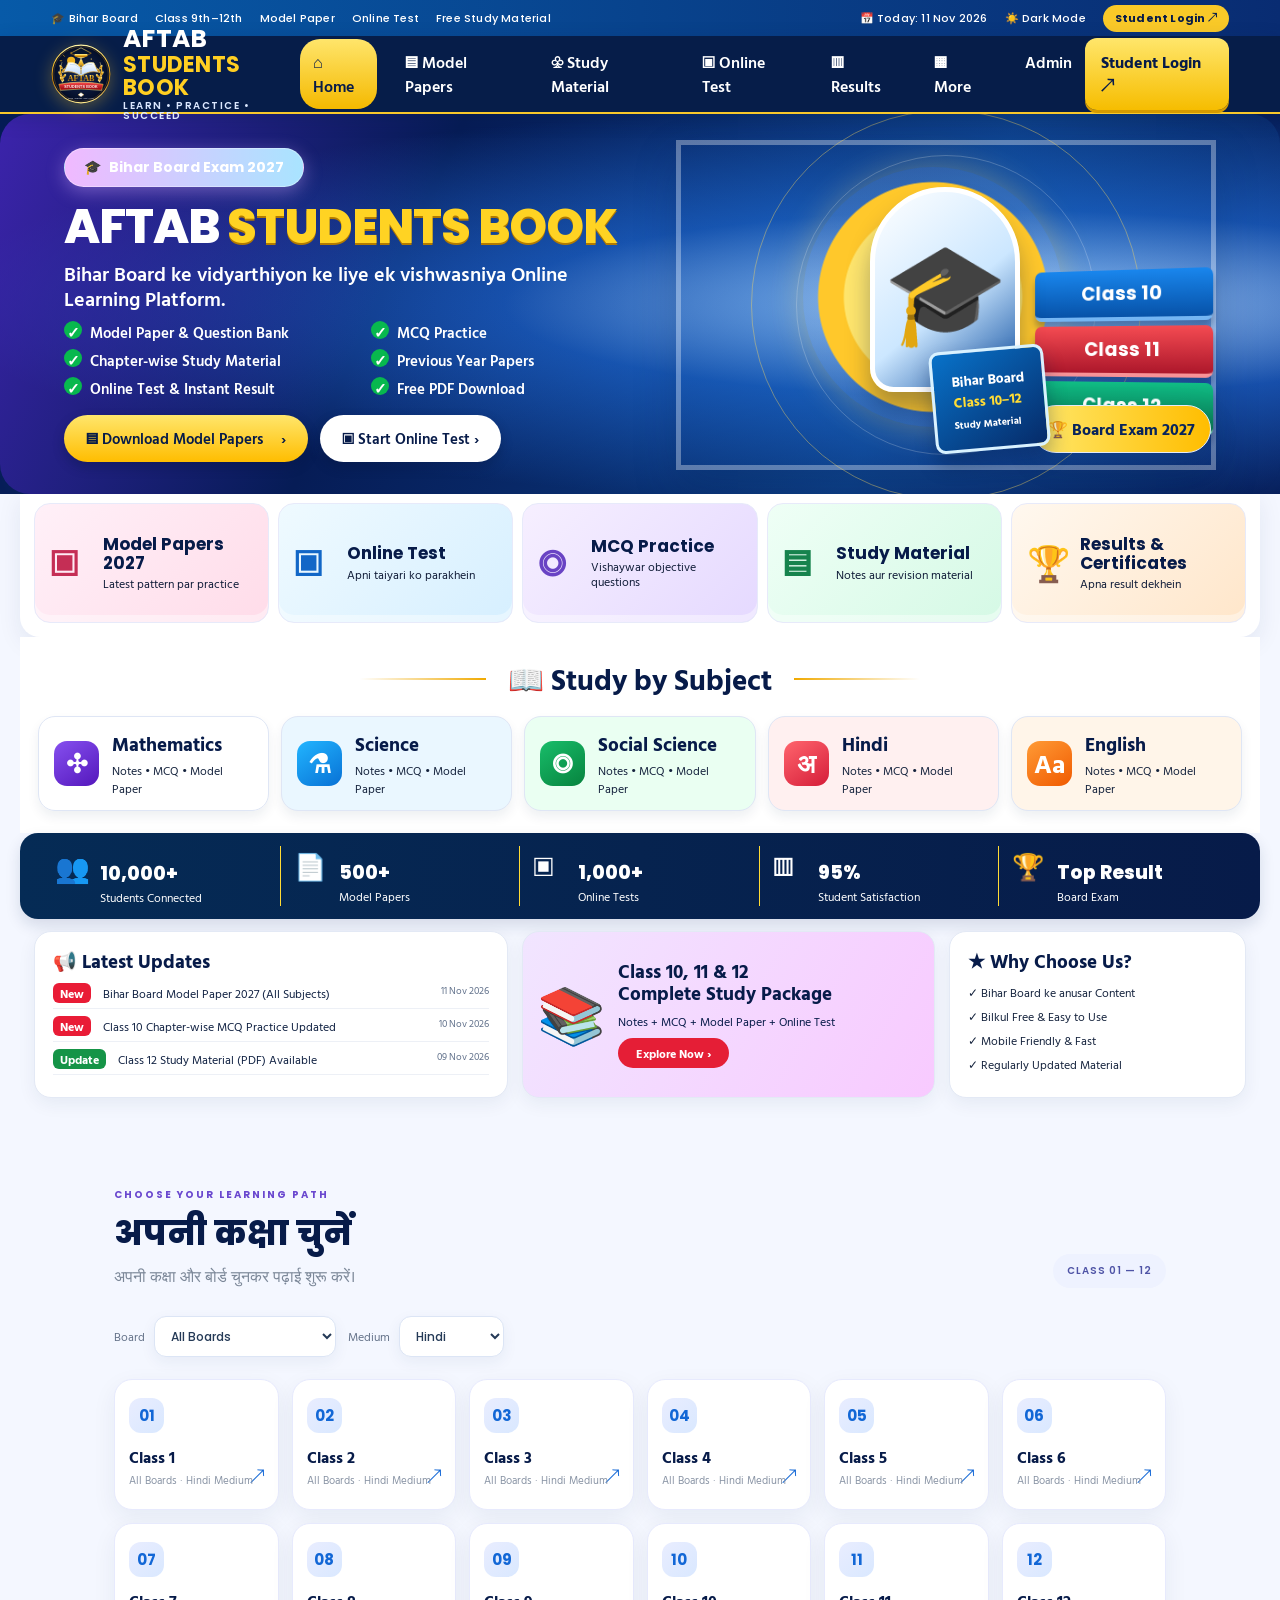
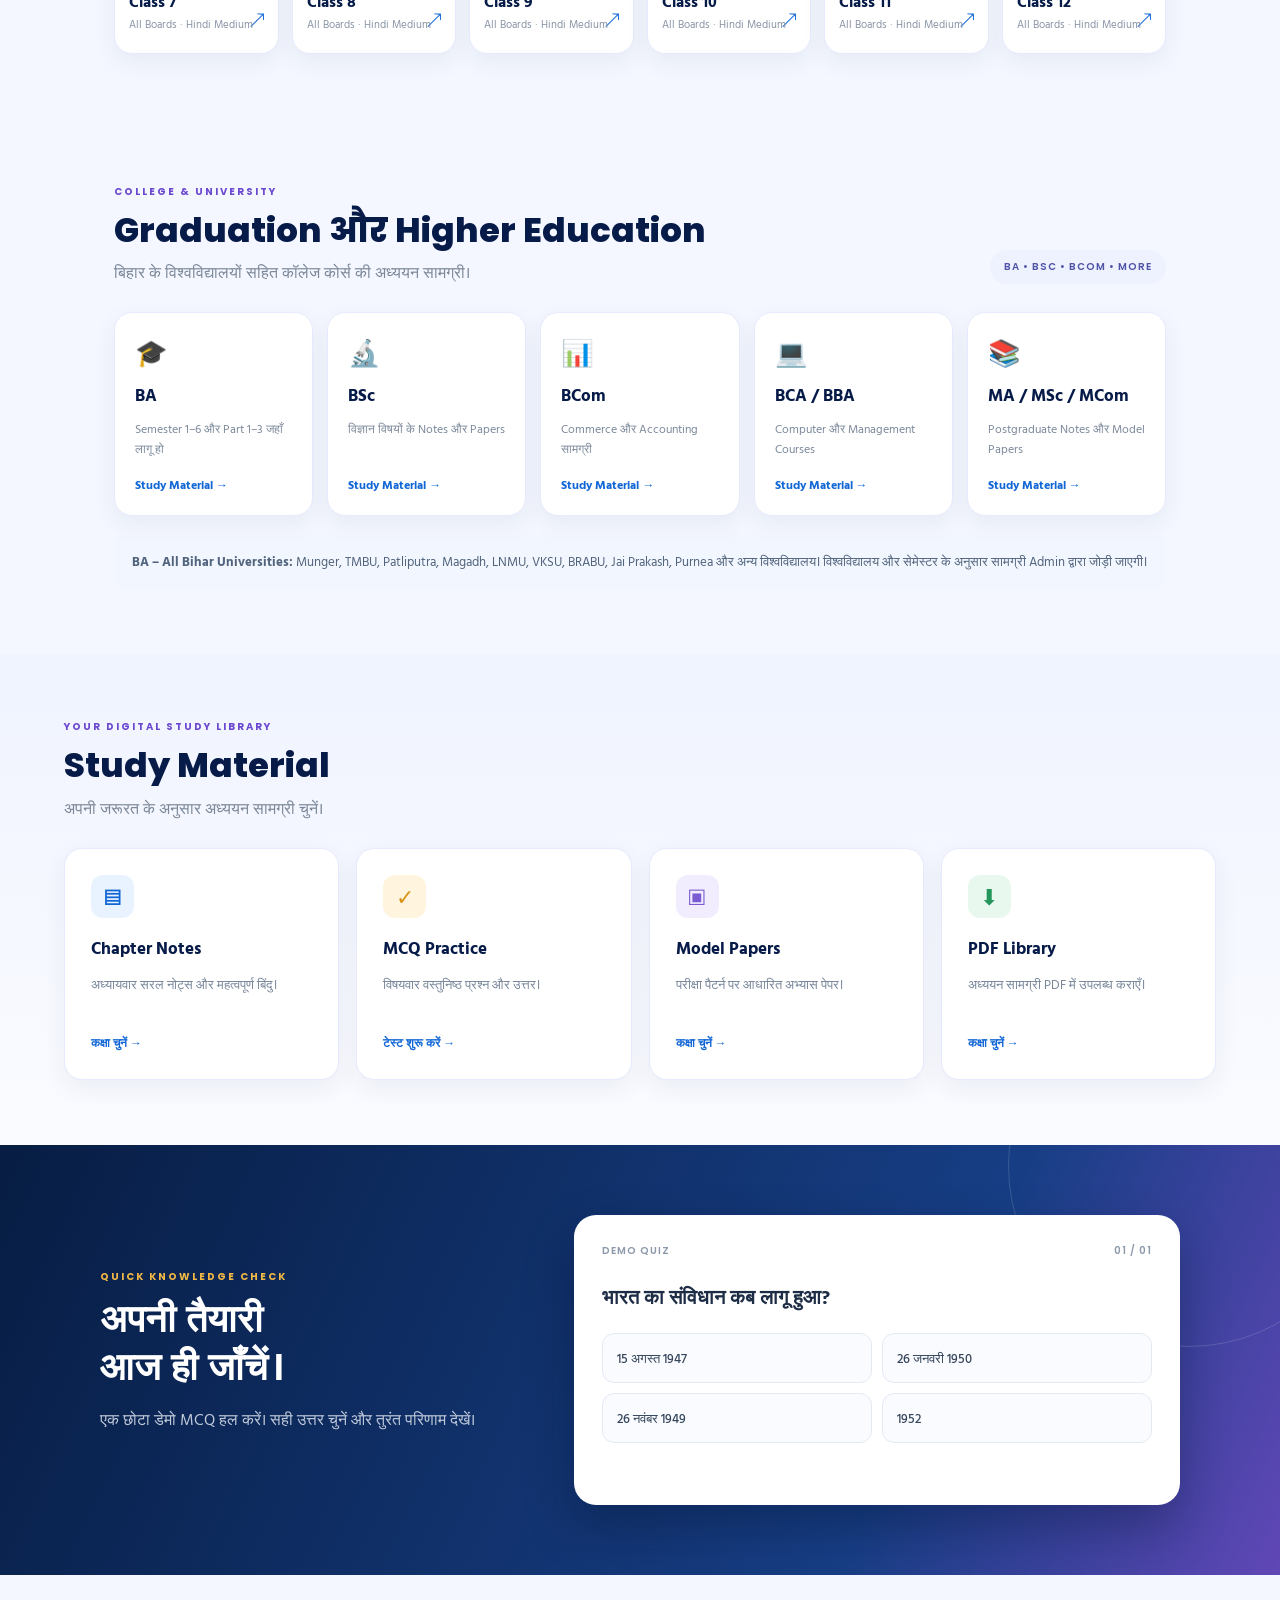
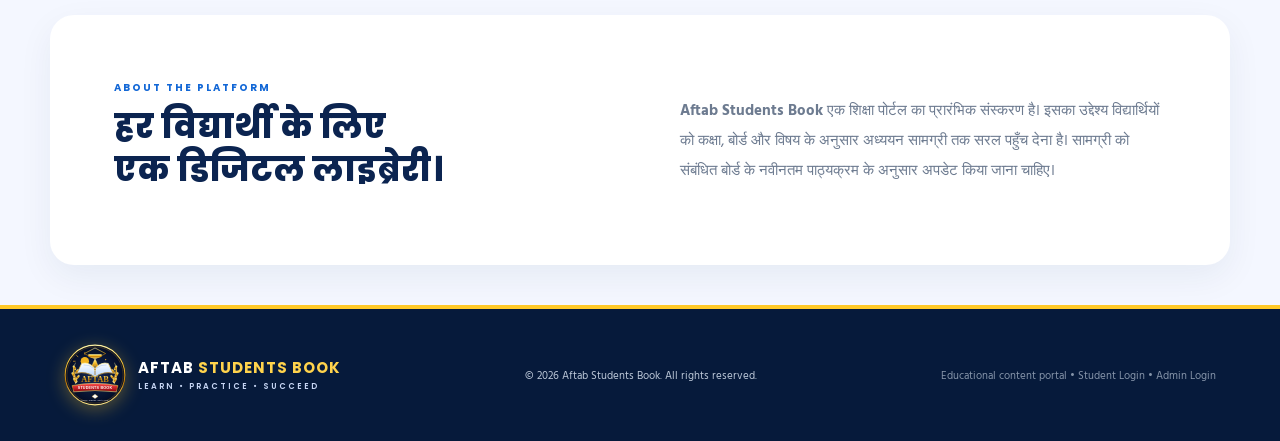
==== commit a2f8ac06: "Refresh stylesheet version for larger header text" ====
--- a/index.html
+++ b/index.html
@@ -6,7 +6,7 @@
 <title>Aftab Students Book | Learn. Practice. Succeed.</title>
 <link rel="preconnect" href="https://fonts.googleapis.com">
 <link href="https://fonts.googleapis.com/css2?family=Hind+Vadodara:wght@400;500;600;700&family=Poppins:wght@400;500;600;700;800&display=swap" rel="stylesheet">
-<link rel="stylesheet" href="style.css?v=referenceui20261111">
+<link rel="stylesheet" href="style.css?v=headerfont20261111">
 </head>
 <body>
 <div class="announcement-bar"><span>🎓 Bihar Board</span><span>Class 9th–12th</span><span>Model Paper</span><span>Online Test</span><span>Free Study Material</span><span class="today-label">📅 Today: 11 Nov 2026</span><span>☀️ Dark Mode</span><a href="student.html">Student Login ↗</a></div>
--- a/style.css
+++ b/style.css
@@ -144,3 +144,26 @@
 .section-head h2{color:#071b49}
 @media(max-width:900px){.topbar nav{gap:5px;font-size:11px}.topbar nav a{padding:8px 6px}.hero{grid-template-columns:1fr .8fr;padding:22px 3%}.hero h1{font-size:38px}.hero-art{height:280px}.student-avatar{right:32%;width:125px;height:180px}.hero-books{width:130px}.quick-feature-grid{grid-template-columns:repeat(3,1fr)}.subject-cards{grid-template-columns:repeat(3,1fr)}.home-lower{grid-template-columns:1fr 1fr}.why-us{grid-column:1/-1}.stats-ribbon{grid-template-columns:repeat(3,1fr);gap:10px}.stats-ribbon div:nth-child(3){border:0}}
 @media(max-width:600px){.announcement-bar{height:auto;min-height:32px;justify-content:center;gap:7px 10px;padding:6px 3%;font-size:8px}.announcement-bar span:nth-child(n+4){display:none}.announcement-bar .today-label{display:none}.topbar{height:67px;padding:0 3%}.topbar .brand{font-size:12px}.topbar .brand b{font-size:11px}.topbar .brand small{font-size:7px}.topbar nav{top:67px}.topbar .nav-cta{font-size:9px;padding:8px}.hero{display:block;padding:20px 4% 14px;min-height:0}.hero-copy{padding:8px 2px}.hero-badge{font-size:11px;padding:6px 12px}.hero h1{font-size:31px;margin:12px 0}.hero-copy>p{font-size:15px}.hero-checks{font-size:11px;gap:5px 7px}.hero-checks li:before{width:14px;height:14px;font-size:10px;margin-right:4px}.hero-actions{gap:7px}.hero-actions .btn{font-size:11px;padding:10px 12px}.hero-art{height:210px;margin-top:8px}.student-halo{width:170px;height:170px;right:30%;top:12px}.student-avatar{width:95px;height:130px;right:37%;top:24px;font-size:65px}.student-book{right:28%;bottom:4px;padding:9px;font-size:10px}.student-book small{font-size:8px}.hero-books{width:95px;right:0;bottom:20px}.hero-books div{font-size:12px;padding:6px}.note-one{font-size:10px;padding:7px 10px;bottom:0}.quick-feature-grid{grid-template-columns:repeat(2,1fr);padding:9px;gap:7px;border-radius:14px;margin:0 8px}.quick-feature{min-height:78px;padding:9px;grid-template-columns:30px 1fr;gap:0 7px}.quick-feature span{font-size:23px}.quick-feature b{font-size:11px}.quick-feature small{font-size:9px}.subject-showcase{padding:18px 10px}.subject-heading{gap:8px}.subject-heading h2{font-size:20px}.subject-cards{grid-template-columns:repeat(2,1fr);gap:7px}.subject-card{min-height:70px;padding:8px;grid-template-columns:34px 1fr;gap:0 6px}.subject-card b{width:32px;height:32px;font-size:18px}.subject-card strong{font-size:12px}.subject-card small{font-size:9px}.stats-ribbon{grid-template-columns:repeat(2,1fr);margin:0 8px 10px;padding:10px;border-radius:12px}.stats-ribbon div{padding:5px;border-right:0;border-bottom:1px solid #ffffff35;grid-template-columns:32px 1fr}.stats-ribbon div:last-child{grid-column:1/-1}.stats-ribbon b{font-size:13px}.stats-ribbon small{font-size:9px}.stats-ribbon div:not(:first-child){font-size:19px}.home-lower{grid-template-columns:1fr;padding:0 8px;gap:8px}.why-us{grid-column:auto}.latest-updates,.study-package,.why-us{padding:13px}.latest-updates h2,.study-package h2,.why-us h2{font-size:16px}.latest-updates p{font-size:10px}.latest-updates p small{font-size:9px}.package-books{font-size:42px}.section{padding:48px 4%}.degree-grid{grid-template-columns:repeat(2,1fr)}}
+
+
+/* Header and requested navigation text size improvement */
+.topbar .brand{font-size:25px;letter-spacing:.25px}
+.topbar .brand b{font-size:22px}
+.topbar .brand small{font-size:10px;letter-spacing:1.5px}
+.topbar nav{font-size:16px;gap:15px}
+.topbar nav a{font-size:16px;padding:11px 13px}
+.topbar .nav-cta{font-size:16px}
+@media(max-width:900px){
+ .topbar .brand{font-size:20px}
+ .topbar .brand b{font-size:18px}
+ .topbar nav{font-size:14px;gap:4px}
+ .topbar nav a{font-size:14px;padding:8px 5px}
+ .topbar .nav-cta{font-size:13px}
+}
+@media(max-width:600px){
+ .topbar .brand{font-size:14px;gap:6px}
+ .topbar .brand b{font-size:13px}
+ .topbar .brand small{font-size:8px;letter-spacing:1px}
+ .topbar nav a{font-size:15px;padding:11px 9px}
+ .topbar .nav-cta{font-size:12px;padding:9px 11px}
+}
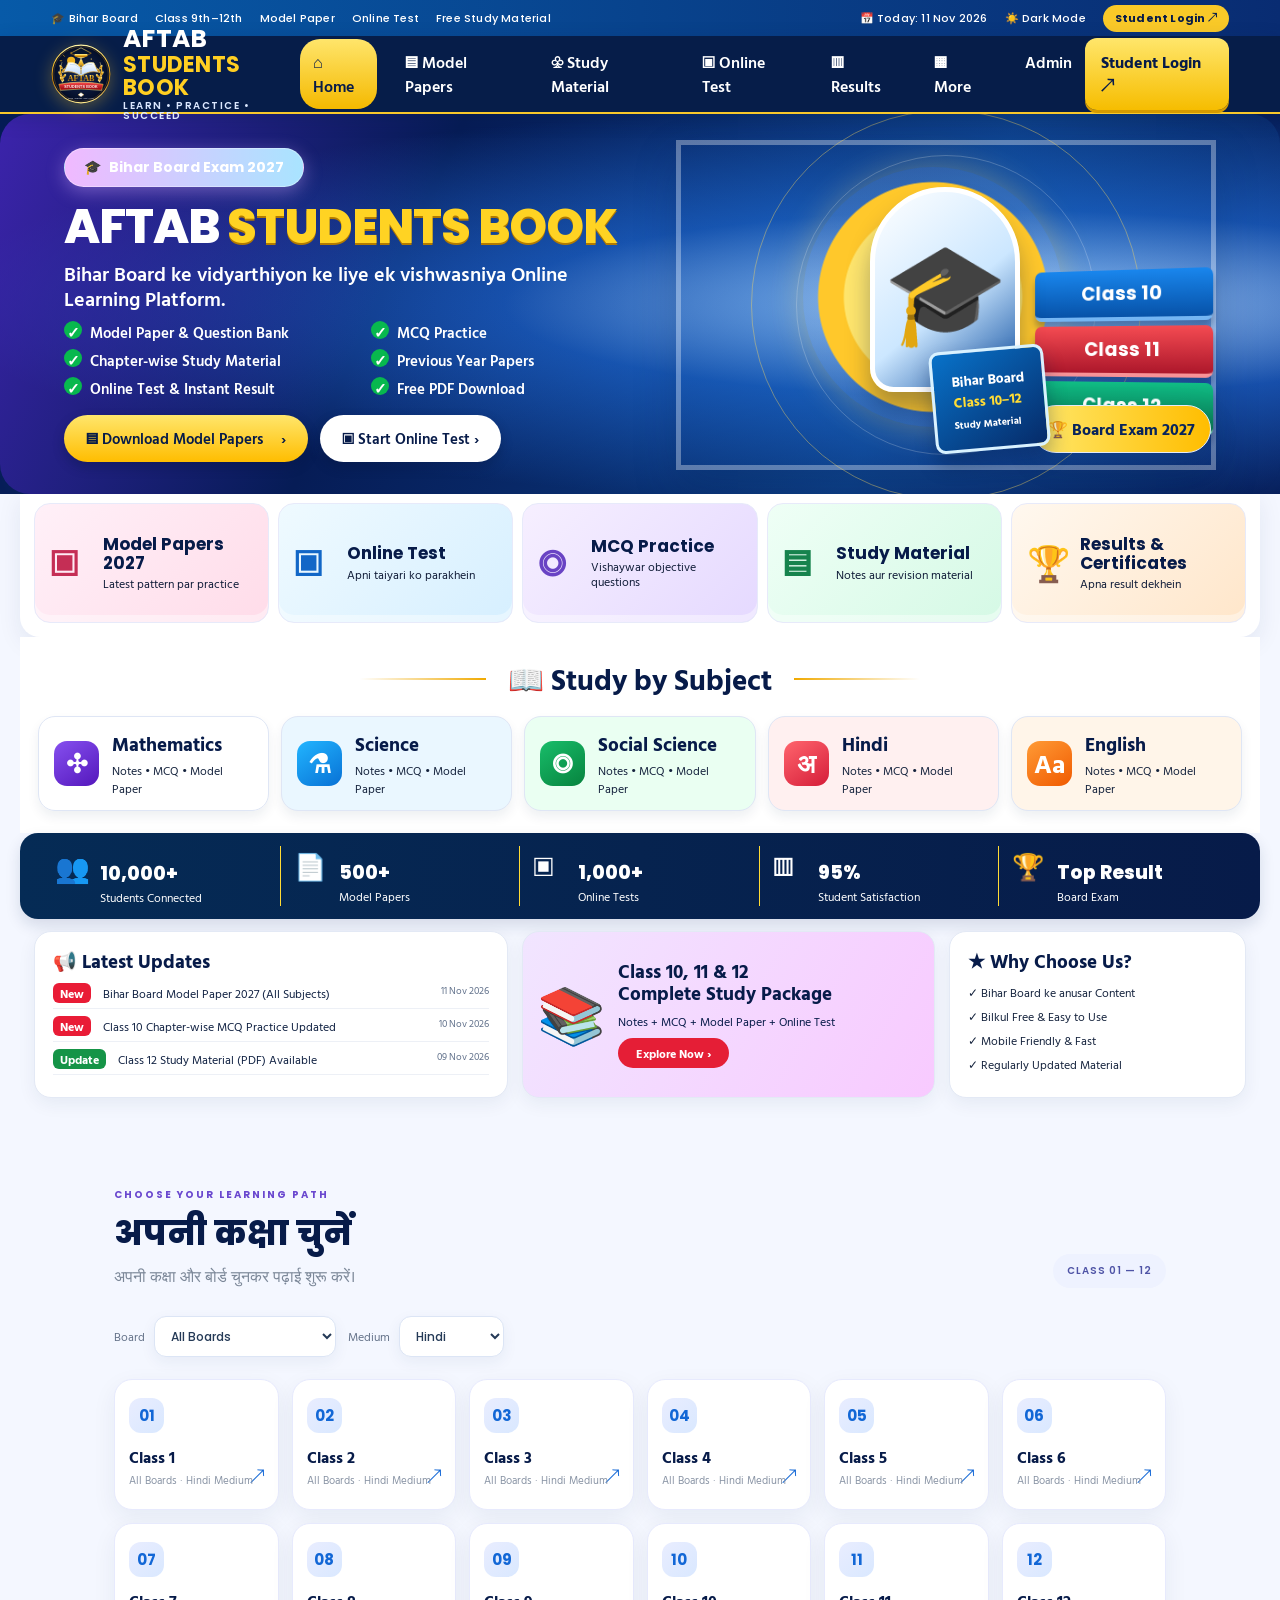
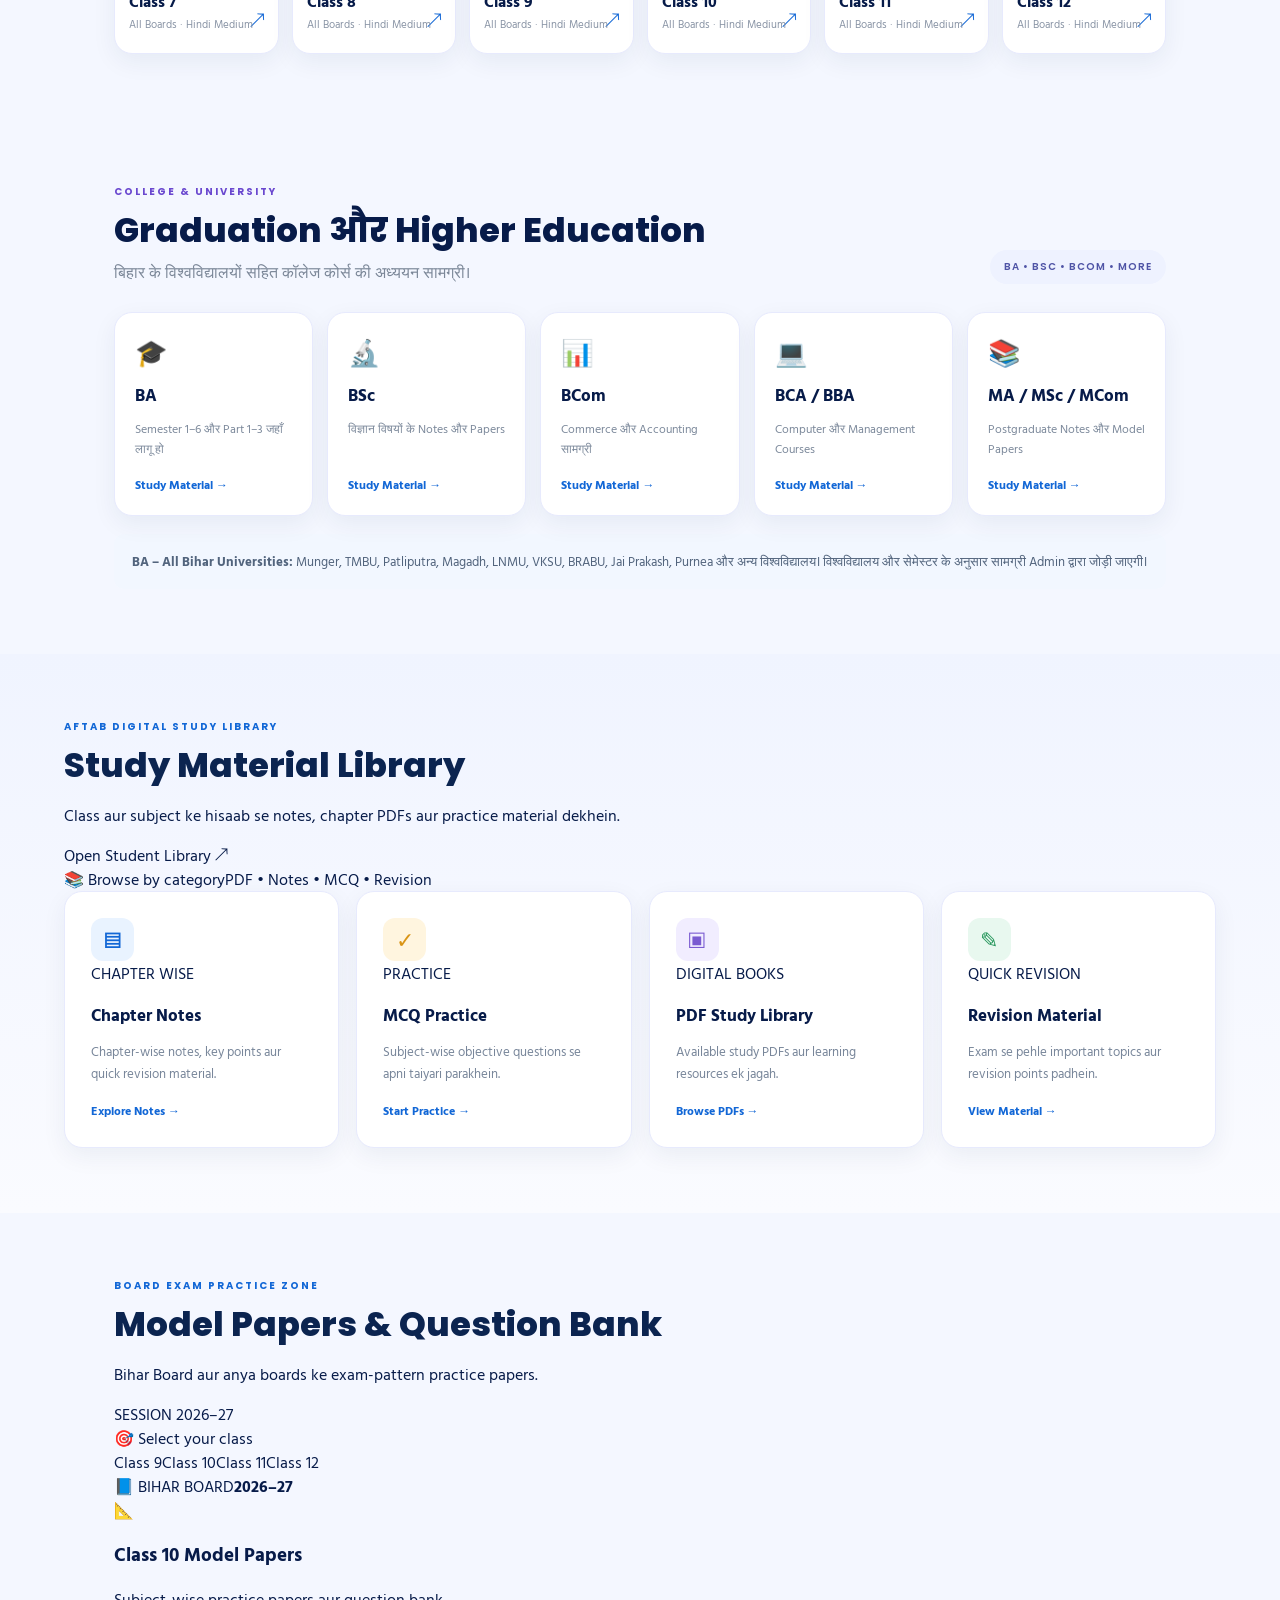
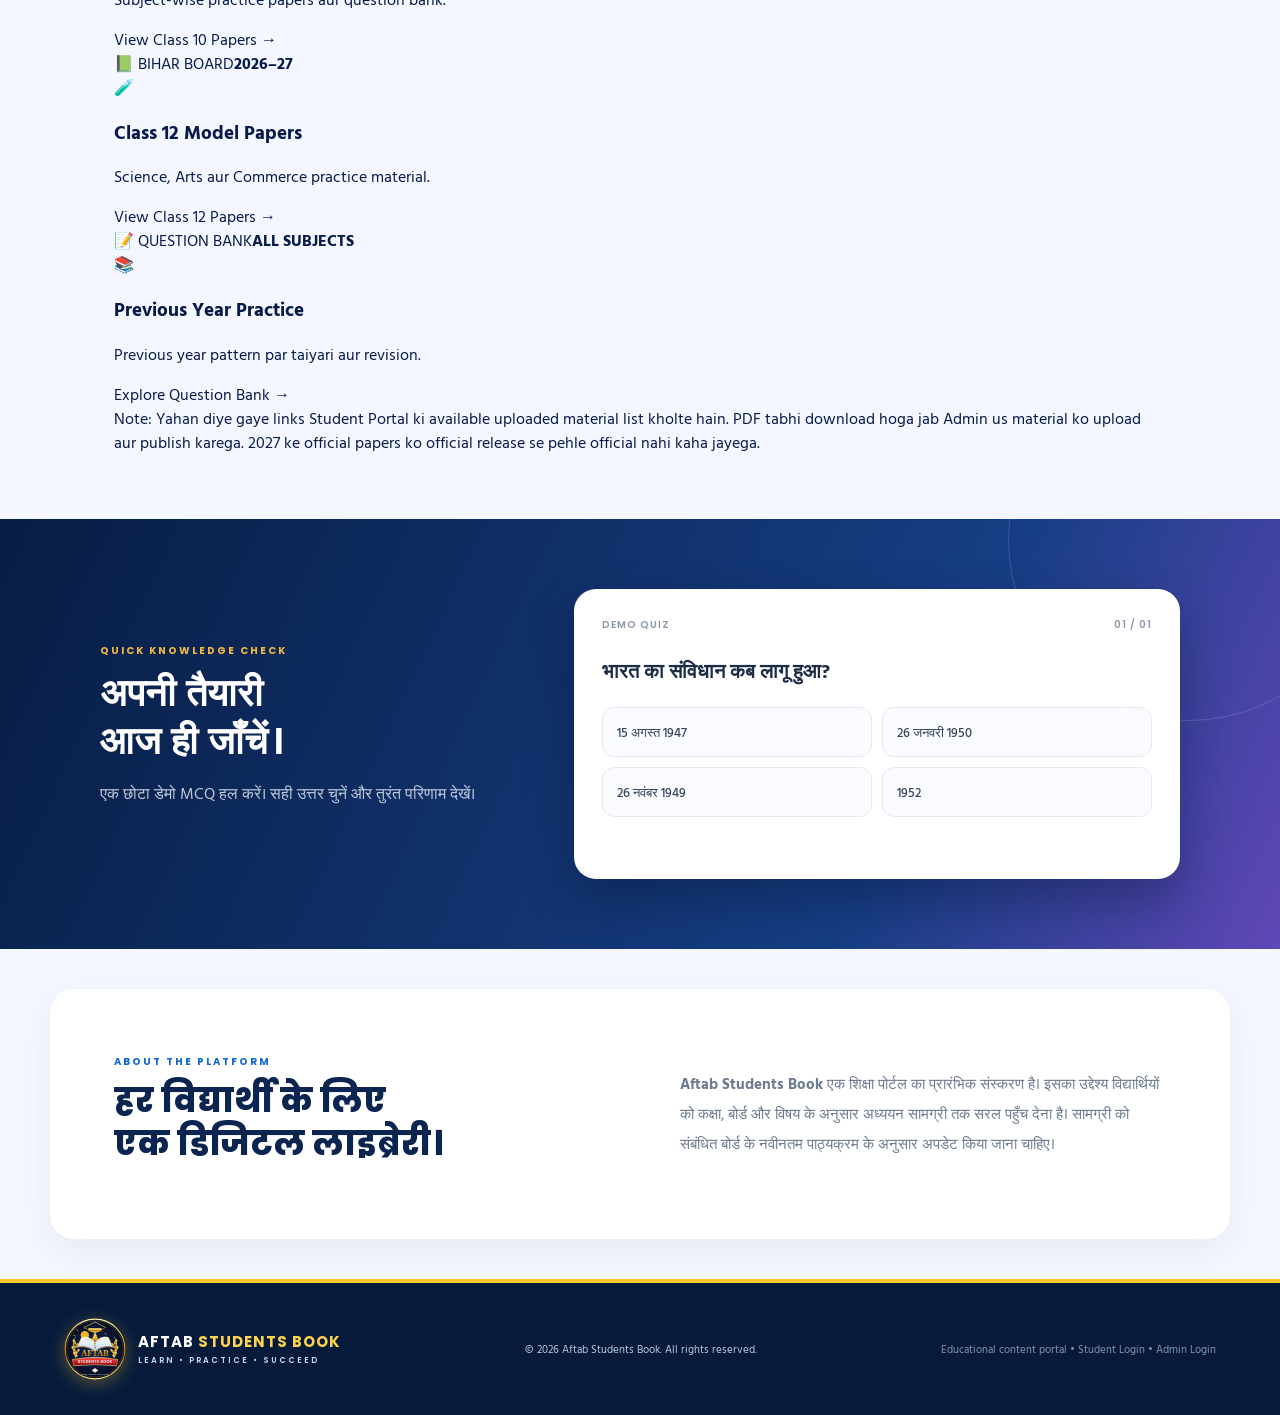
==== commit b940625d: "Add hybrid Study Material library and Model Papers sections" ====
--- a/index.html
+++ b/index.html
@@ -13,7 +13,7 @@
 <header class="topbar">
   <a class="brand" href="#"><img class="brand-logo" src="assets/aftab-students-book-logo.svg" alt="Aftab Students Book logo"><span>AFTAB <b>STUDENTS BOOK</b><small>LEARN • PRACTICE • SUCCEED</small></span></a>
   <button class="menu-btn" id="menuBtn" aria-label="Open menu">☰</button>
-  <nav id="nav"><a class="active" href="#">⌂ Home</a><a href="#classes">▤ Model Papers</a><a href="#resources">♧ Study Material</a><a href="#test">▣ Online Test</a><a href="student.html#studentDashboard">▥ Results</a><a href="#degree">▦ More</a><a href="admin.html">Admin</a></nav>
+  <nav id="nav"><a class="active" href="#">⌂ Home</a><a href="#model-papers">▤ Model Papers</a><a href="#resources">♧ Study Material</a><a href="#test">▣ Online Test</a><a href="student.html#studentDashboard">▥ Results</a><a href="#degree">▦ More</a><a href="admin.html">Admin</a></nav>
   <a class="nav-cta" href="student.html">Student Login ↗</a>
 </header>
 <main>
@@ -56,13 +56,24 @@
 </section>
 
 <section class="section resource-section" id="resources">
- <div class="section-head"><div><div class="eyebrow">YOUR DIGITAL STUDY LIBRARY</div><h2>Study Material</h2><p>अपनी जरूरत के अनुसार अध्ययन सामग्री चुनें।</p></div></div>
- <div class="resource-grid">
-  <article class="resource-card"><div class="resource-icon blue">▤</div><h3>Chapter Notes</h3><p>अध्यायवार सरल नोट्स और महत्वपूर्ण बिंदु।</p><a href="#classes">कक्षा चुनें →</a></article>
-  <article class="resource-card"><div class="resource-icon gold">✓</div><h3>MCQ Practice</h3><p>विषयवार वस्तुनिष्ठ प्रश्न और उत्तर।</p><a href="#test">टेस्ट शुरू करें →</a></article>
-  <article class="resource-card"><div class="resource-icon purple">▣</div><h3>Model Papers</h3><p>परीक्षा पैटर्न पर आधारित अभ्यास पेपर।</p><a href="#classes">कक्षा चुनें →</a></article>
-  <article class="resource-card"><div class="resource-icon green">⬇</div><h3>PDF Library</h3><p>अध्ययन सामग्री PDF में उपलब्ध कराएँ।</p><a href="#classes">कक्षा चुनें →</a></article>
+ <div class="library-heading"><div><div class="eyebrow">AFTAB DIGITAL STUDY LIBRARY</div><h2>Study Material Library</h2><p>Class aur subject ke hisaab se notes, chapter PDFs aur practice material dekhein.</p></div><a class="library-view-all" href="student.html">Open Student Library ↗</a></div>
+ <div class="library-toolbar"><span>📚 Browse by category</span><span>PDF • Notes • MCQ • Revision</span></div>
+ <div class="resource-grid hybrid-resource-grid">
+  <article class="resource-card hybrid-card"><div class="resource-icon blue">▤</div><div class="hybrid-card-tag">CHAPTER WISE</div><h3>Chapter Notes</h3><p>Chapter-wise notes, key points aur quick revision material.</p><a href="student.html">Explore Notes <b>→</b></a></article>
+  <article class="resource-card hybrid-card"><div class="resource-icon gold">✓</div><div class="hybrid-card-tag">PRACTICE</div><h3>MCQ Practice</h3><p>Subject-wise objective questions se apni taiyari parakhein.</p><a href="#test">Start Practice <b>→</b></a></article>
+  <article class="resource-card hybrid-card"><div class="resource-icon purple">▣</div><div class="hybrid-card-tag">DIGITAL BOOKS</div><h3>PDF Study Library</h3><p>Available study PDFs aur learning resources ek jagah.</p><a href="student.html">Browse PDFs <b>→</b></a></article>
+  <article class="resource-card hybrid-card"><div class="resource-icon green">✎</div><div class="hybrid-card-tag">QUICK REVISION</div><h3>Revision Material</h3><p>Exam se pehle important topics aur revision points padhein.</p><a href="student.html">View Material <b>→</b></a></article>
  </div>
+</section>
+<section class="section model-paper-section" id="model-papers">
+ <div class="library-heading"><div><div class="eyebrow">BOARD EXAM PRACTICE ZONE</div><h2>Model Papers & Question Bank</h2><p>Bihar Board aur anya boards ke exam-pattern practice papers.</p></div><span class="paper-year">SESSION 2026–27</span></div>
+ <div class="paper-filter-row"><span>🎯 Select your class</span><div class="paper-class-pills"><a href="student.html?class_level=Class%209">Class 9</a><a href="student.html?class_level=Class%2010">Class 10</a><a href="student.html?class_level=Class%2011">Class 11</a><a href="student.html?class_level=Class%2012">Class 12</a></div></div>
+ <div class="paper-grid">
+  <article class="paper-card paper-blue"><div class="paper-top"><span>📘 BIHAR BOARD</span><b>2026–27</b></div><div class="paper-illustration">📐</div><h3>Class 10 Model Papers</h3><p>Subject-wise practice papers aur question bank.</p><a href="student.html?class_level=Class%2010">View Class 10 Papers <b>→</b></a></article>
+  <article class="paper-card paper-violet"><div class="paper-top"><span>📗 BIHAR BOARD</span><b>2026–27</b></div><div class="paper-illustration">🧪</div><h3>Class 12 Model Papers</h3><p>Science, Arts aur Commerce practice material.</p><a href="student.html?class_level=Class%2012">View Class 12 Papers <b>→</b></a></article>
+  <article class="paper-card paper-gold"><div class="paper-top"><span>📝 QUESTION BANK</span><b>ALL SUBJECTS</b></div><div class="paper-illustration">📚</div><h3>Previous Year Practice</h3><p>Previous year pattern par taiyari aur revision.</p><a href="student.html">Explore Question Bank <b>→</b></a></article>
+ </div>
+ <div class="paper-disclaimer">Note: Yahan diye gaye links Student Portal ki available uploaded material list kholte hain. PDF tabhi download hoga jab Admin us material ko upload aur publish karega. 2027 ke official papers ko official release se pehle official nahi kaha jayega.</div>
 </section>
 <section class="test-section" id="test">
  <div class="test-copy"><div class="eyebrow">QUICK KNOWLEDGE CHECK</div><h2>अपनी तैयारी<br>आज ही जाँचें।</h2><p>एक छोटा डेमो MCQ हल करें। सही उत्तर चुनें और तुरंत परिणाम देखें।</p></div>
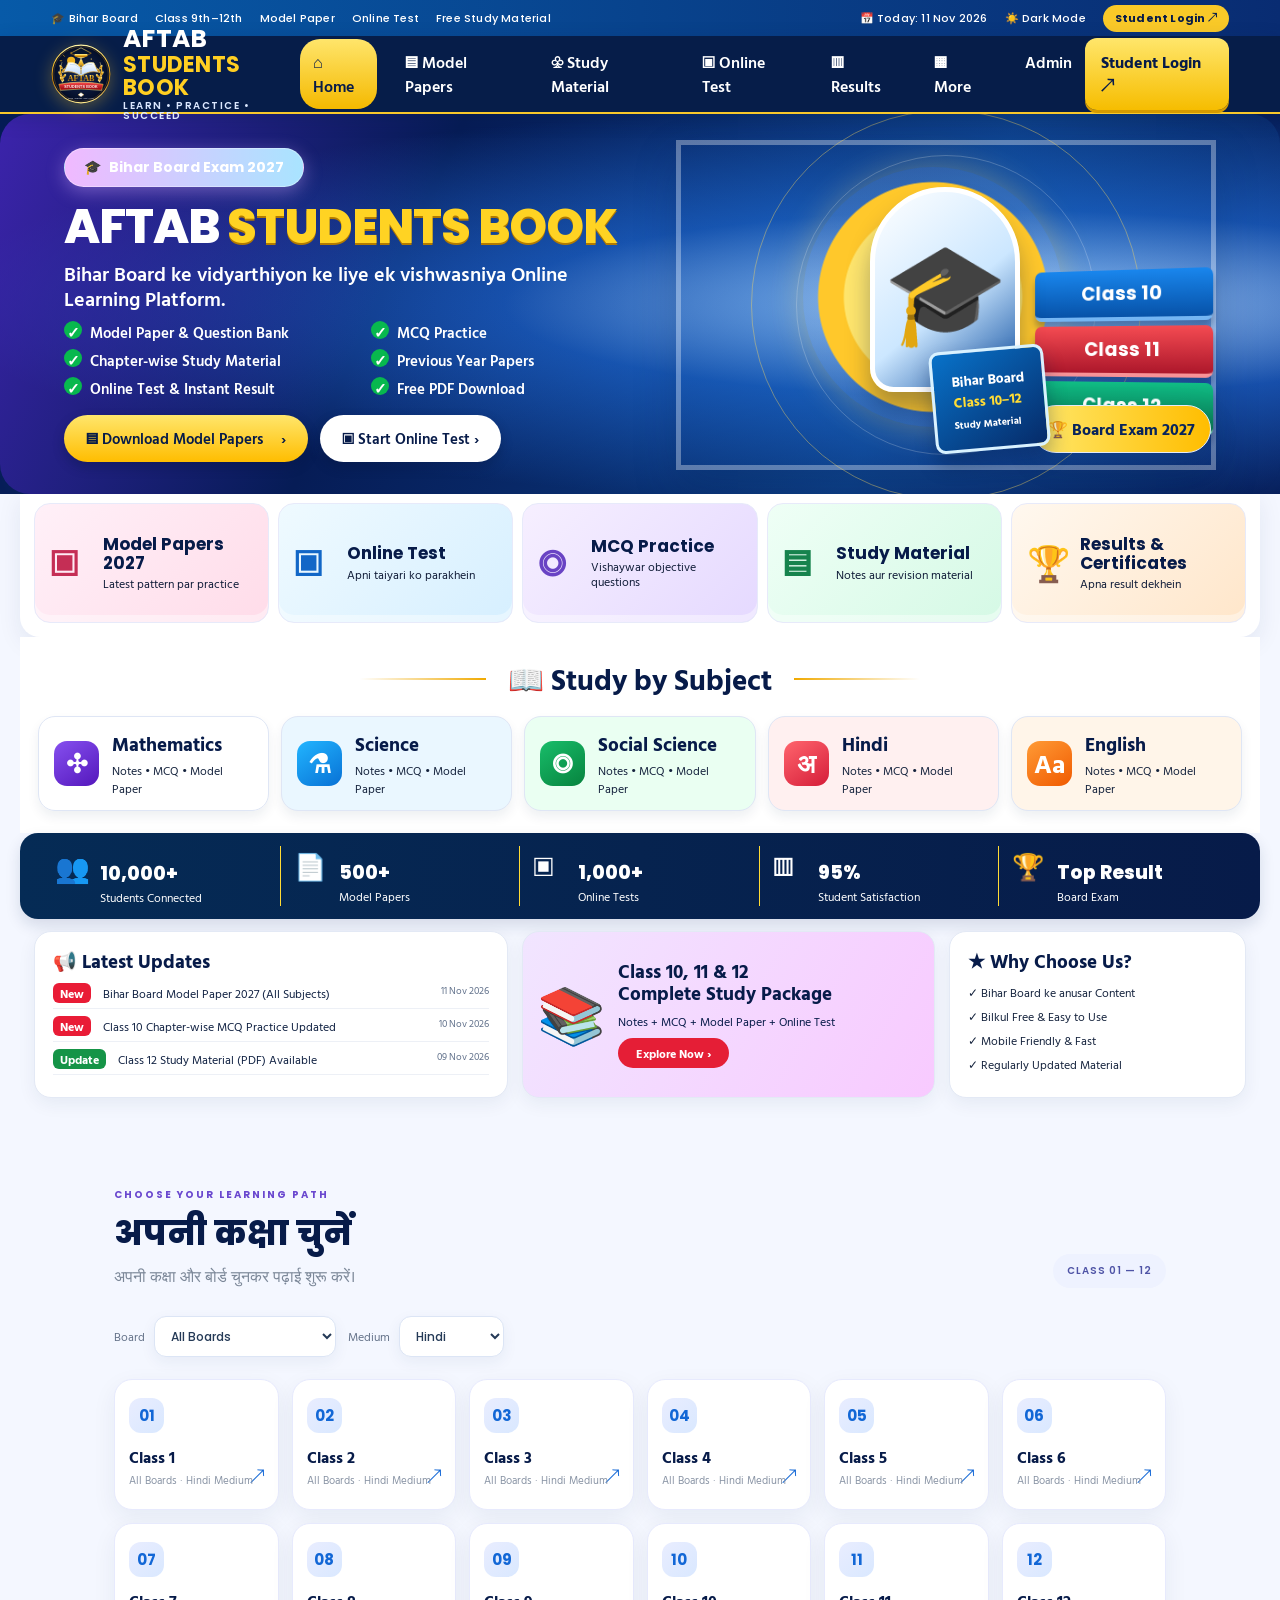
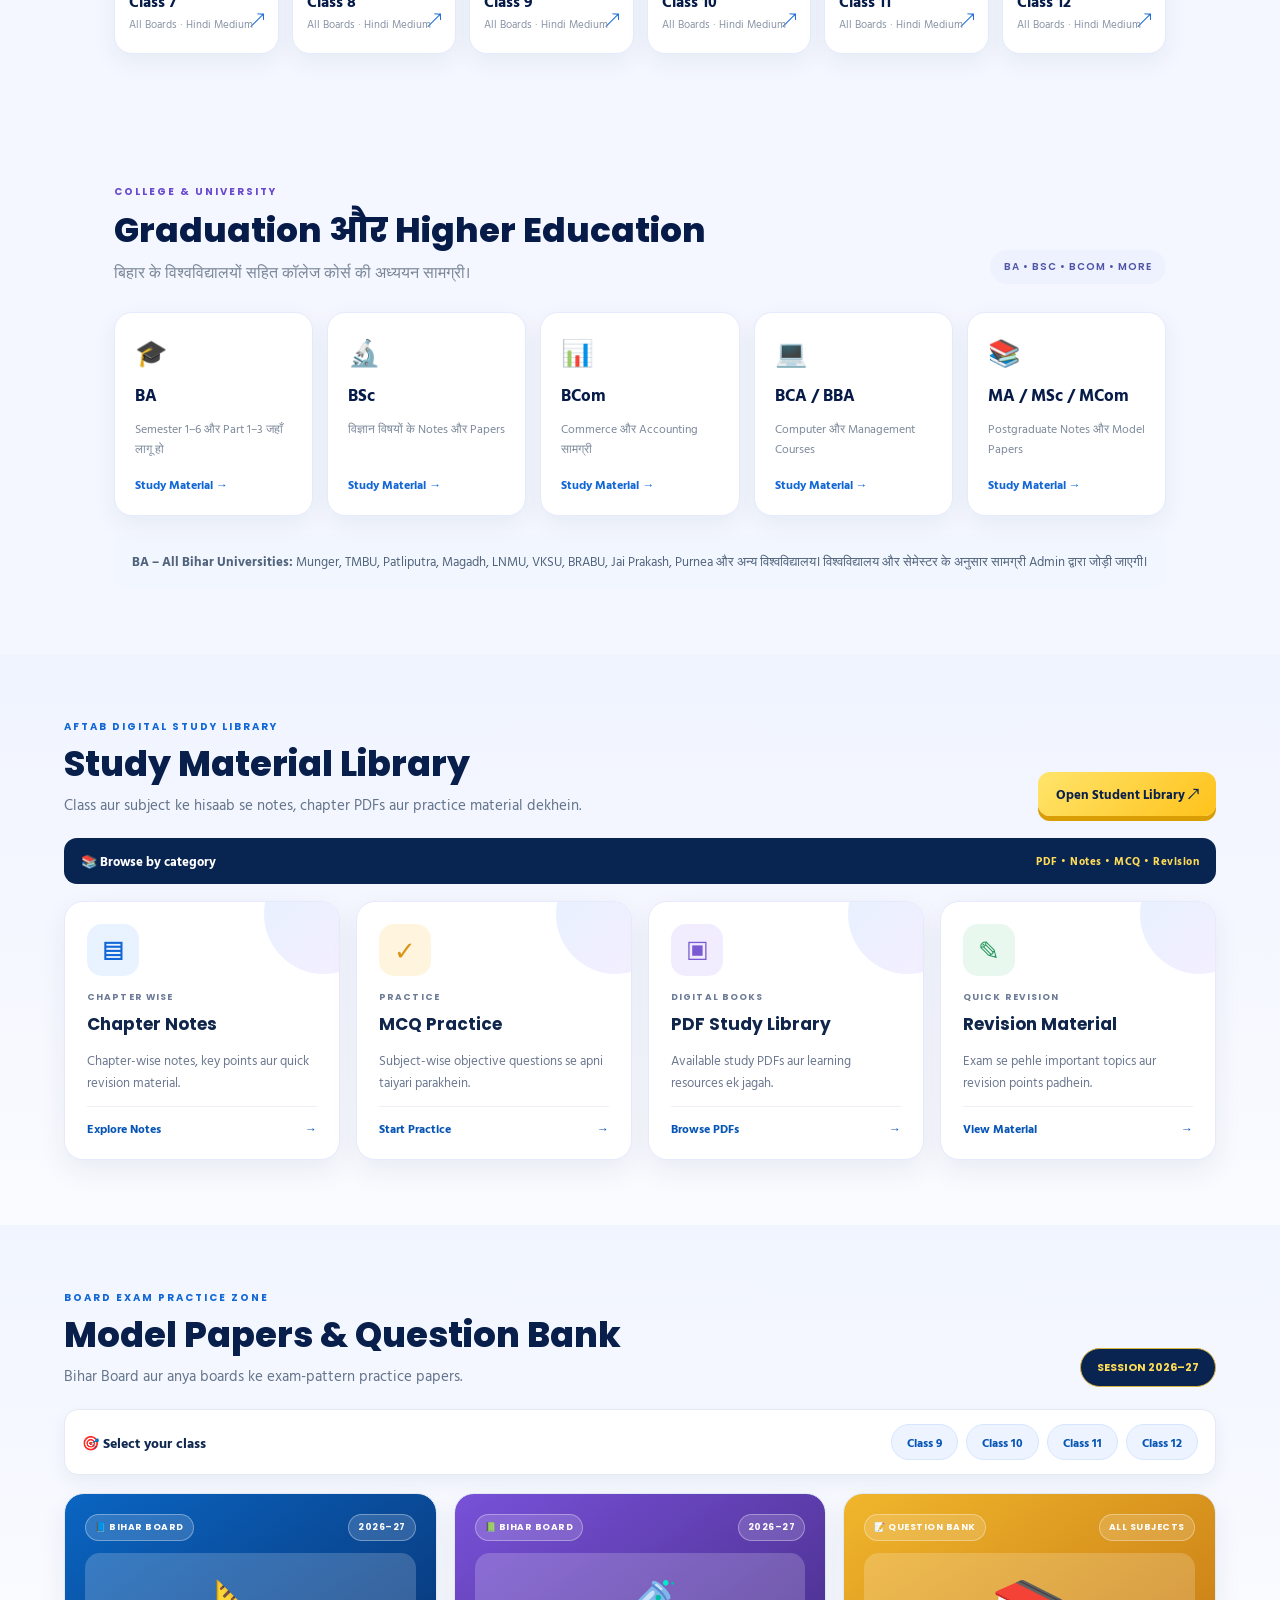
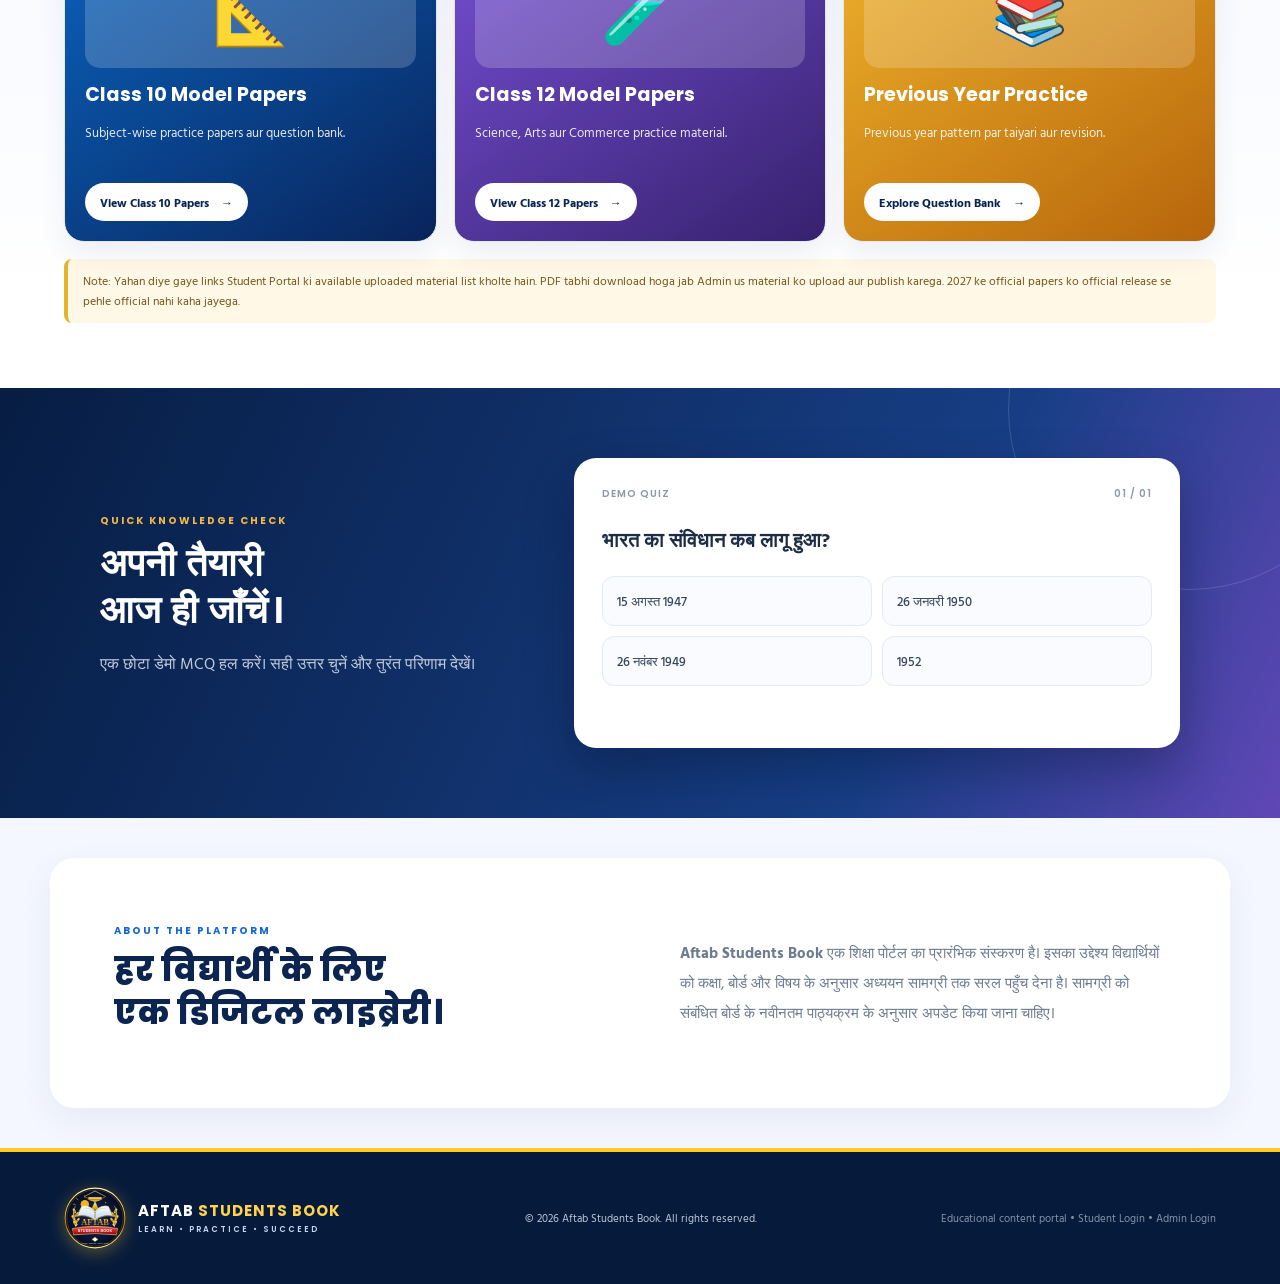
==== commit 7b85c5ee: "Refresh stylesheet cache for new study and model paper design" ====
--- a/index.html
+++ b/index.html
@@ -6,7 +6,7 @@
 <title>Aftab Students Book | Learn. Practice. Succeed.</title>
 <link rel="preconnect" href="https://fonts.googleapis.com">
 <link href="https://fonts.googleapis.com/css2?family=Hind+Vadodara:wght@400;500;600;700&family=Poppins:wght@400;500;600;700;800&display=swap" rel="stylesheet">
-<link rel="stylesheet" href="style.css?v=headerfont20261111">
+<link rel="stylesheet" href="style.css?v=hybridlibrary20261111">
 </head>
 <body>
 <div class="announcement-bar"><span>🎓 Bihar Board</span><span>Class 9th–12th</span><span>Model Paper</span><span>Online Test</span><span>Free Study Material</span><span class="today-label">📅 Today: 11 Nov 2026</span><span>☀️ Dark Mode</span><a href="student.html">Student Login ↗</a></div>
--- a/style.css
+++ b/style.css
@@ -167,3 +167,41 @@
  .topbar nav a{font-size:15px;padding:11px 9px}
  .topbar .nav-cta{font-size:12px;padding:9px 11px}
 }
+
+
+/* Trending hybrid UI: Study Material + Model Papers */
+.library-heading{display:flex;align-items:end;justify-content:space-between;gap:20px;margin-bottom:22px}
+.library-heading h2{font:800 clamp(25px,3vw,35px)/1.2 Poppins,'Hind Vadodara',sans-serif;color:#081f4b;margin:8px 0}
+.library-heading p{color:#64748b;margin:0;font-size:15px}
+.library-view-all{white-space:nowrap;background:linear-gradient(135deg,#ffe46b,#ffc21b);color:#09204b;padding:12px 18px;border-radius:12px;font-weight:800;font-size:13px;box-shadow:0 5px 0 #d99d05}
+.library-toolbar{display:flex;justify-content:space-between;align-items:center;padding:13px 17px;margin-bottom:17px;border-radius:13px;background:#082451;color:#fff;font-size:13px;font-weight:700}
+.library-toolbar span:last-child{color:#ffdb57;font-size:11px;letter-spacing:.5px}
+.hybrid-resource-grid{grid-template-columns:repeat(4,minmax(0,1fr));gap:16px}
+.hybrid-card{position:relative;overflow:hidden;border-radius:19px;padding:22px;background:#fff;min-height:225px;box-shadow:0 10px 28px #112c5012}
+.hybrid-card:after{content:"";position:absolute;width:120px;height:120px;border-radius:50%;right:-45px;top:-48px;background:linear-gradient(135deg,#dcecff,#f4e9ff);opacity:.75}
+.hybrid-card .resource-icon{width:52px;height:52px;border-radius:15px;font-size:26px;position:relative;z-index:1}
+.hybrid-card-tag{font:700 9px Poppins,sans-serif;letter-spacing:1.1px;color:#6d7c96;margin-top:15px}
+.hybrid-card h3{font:700 17px Poppins,'Hind Vadodara',sans-serif;color:#10254b;margin:7px 0}
+.hybrid-card p{font-size:13px;line-height:1.65;color:#6c7890;min-height:43px}
+.hybrid-card a{display:flex;justify-content:space-between;align-items:center;margin-top:13px;padding-top:12px;border-top:1px solid #edf0f6;color:#0755b5;font-weight:800;font-size:12px}
+.model-paper-section{max-width:none;padding-left:max(calc((100% - 1180px)/2),5%);padding-right:max(calc((100% - 1180px)/2),5%);background:linear-gradient(180deg,#f1f5ff,#fff 90%)}
+.paper-year{background:#092451;color:#ffdc56;border:1px solid #d7b33f;border-radius:30px;padding:10px 16px;font:700 11px Poppins,sans-serif;white-space:nowrap}
+.paper-filter-row{display:flex;align-items:center;justify-content:space-between;gap:15px;padding:14px 17px;background:#fff;border:1px solid #e5eaf5;border-radius:14px;margin-bottom:18px;box-shadow:0 7px 18px #0b285710}
+.paper-filter-row>span{font-weight:800;color:#102750;font-size:14px}
+.paper-class-pills{display:flex;gap:8px;flex-wrap:wrap}
+.paper-class-pills a{padding:8px 15px;border-radius:20px;background:#edf4ff;color:#0755b5;font-weight:800;font-size:12px;border:1px solid #d6e6ff}
+.paper-class-pills a:hover{background:#092451;color:#ffda4c}
+.paper-grid{display:grid;grid-template-columns:repeat(3,minmax(0,1fr));gap:17px}
+.paper-card{border:1px solid #e1e8f5;border-radius:20px;padding:20px;background:#fff;box-shadow:0 12px 28px #112c5012;overflow:hidden;position:relative}
+.paper-top{display:flex;justify-content:space-between;gap:8px;font:700 9px Poppins,sans-serif;letter-spacing:.5px;color:#fff}
+.paper-top span,.paper-top b{background:#ffffff28;border:1px solid #ffffff55;padding:6px 9px;border-radius:20px}
+.paper-illustration{height:115px;display:grid;place-items:center;font-size:62px;margin:12px 0;border-radius:15px;background:#ffffff30}
+.paper-card h3{font:700 19px Poppins,'Hind Vadodara',sans-serif;margin:12px 0 5px;color:#fff}
+.paper-card p{font-size:13px;line-height:1.6;color:#ffffffdf;min-height:40px}
+.paper-card>a{display:inline-flex;align-items:center;gap:12px;padding:10px 15px;border-radius:22px;background:#fff;color:#092451;font-size:12px;font-weight:800;margin-top:8px}
+.paper-blue{background:linear-gradient(145deg,#0a65c2,#09245b)}
+.paper-violet{background:linear-gradient(145deg,#7851d8,#37216e)}
+.paper-gold{background:linear-gradient(145deg,#f1b62c,#b7650b)}
+.paper-disclaimer{margin-top:17px;padding:12px 15px;border-left:4px solid #e3b52e;border-radius:8px;background:#fff8e7;color:#73551a;font-size:12px;line-height:1.65}
+@media(max-width:900px){.hybrid-resource-grid{grid-template-columns:repeat(2,minmax(0,1fr))}.paper-grid{grid-template-columns:repeat(2,minmax(0,1fr))}.paper-card:last-child{grid-column:1/-1}}
+@media(max-width:600px){.library-heading{align-items:flex-start;flex-direction:column;gap:12px}.library-heading h2{font-size:24px}.library-heading p{font-size:13px}.library-view-all{font-size:11px;padding:10px 14px}.library-toolbar{align-items:flex-start;flex-direction:column;gap:4px;font-size:12px}.library-toolbar span:last-child{font-size:9px}.hybrid-resource-grid{grid-template-columns:1fr 1fr;gap:9px}.hybrid-card{padding:13px;min-height:205px}.hybrid-card .resource-icon{width:42px;height:42px;font-size:22px}.hybrid-card-tag{font-size:8px;margin-top:11px}.hybrid-card h3{font-size:13px}.hybrid-card p{font-size:11px;min-height:62px}.hybrid-card a{font-size:10px}.paper-year{font-size:9px;padding:7px 10px}.paper-filter-row{align-items:flex-start;flex-direction:column}.paper-class-pills{gap:6px}.paper-class-pills a{font-size:10px;padding:7px 11px}.paper-grid{grid-template-columns:1fr}.paper-card:last-child{grid-column:auto}.paper-card{padding:16px}.paper-illustration{height:90px;font-size:50px}.paper-card h3{font-size:17px}}
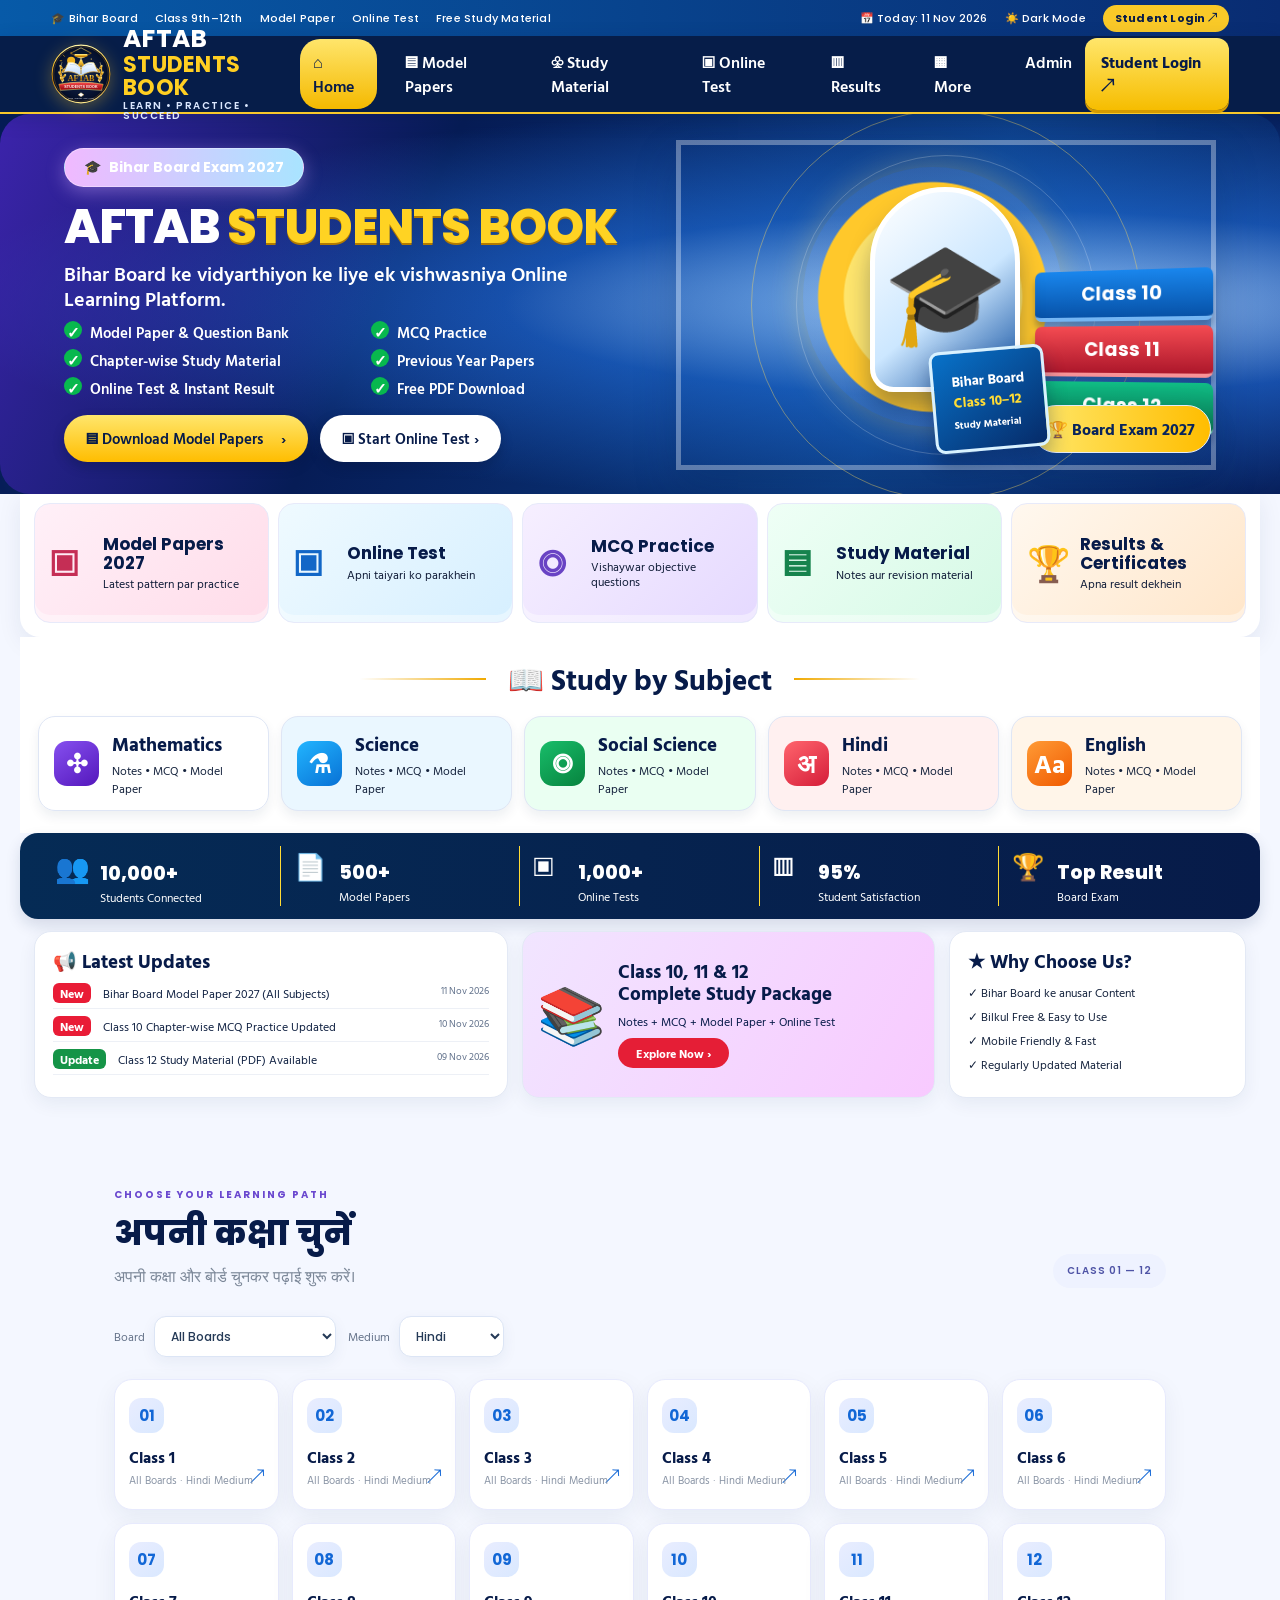
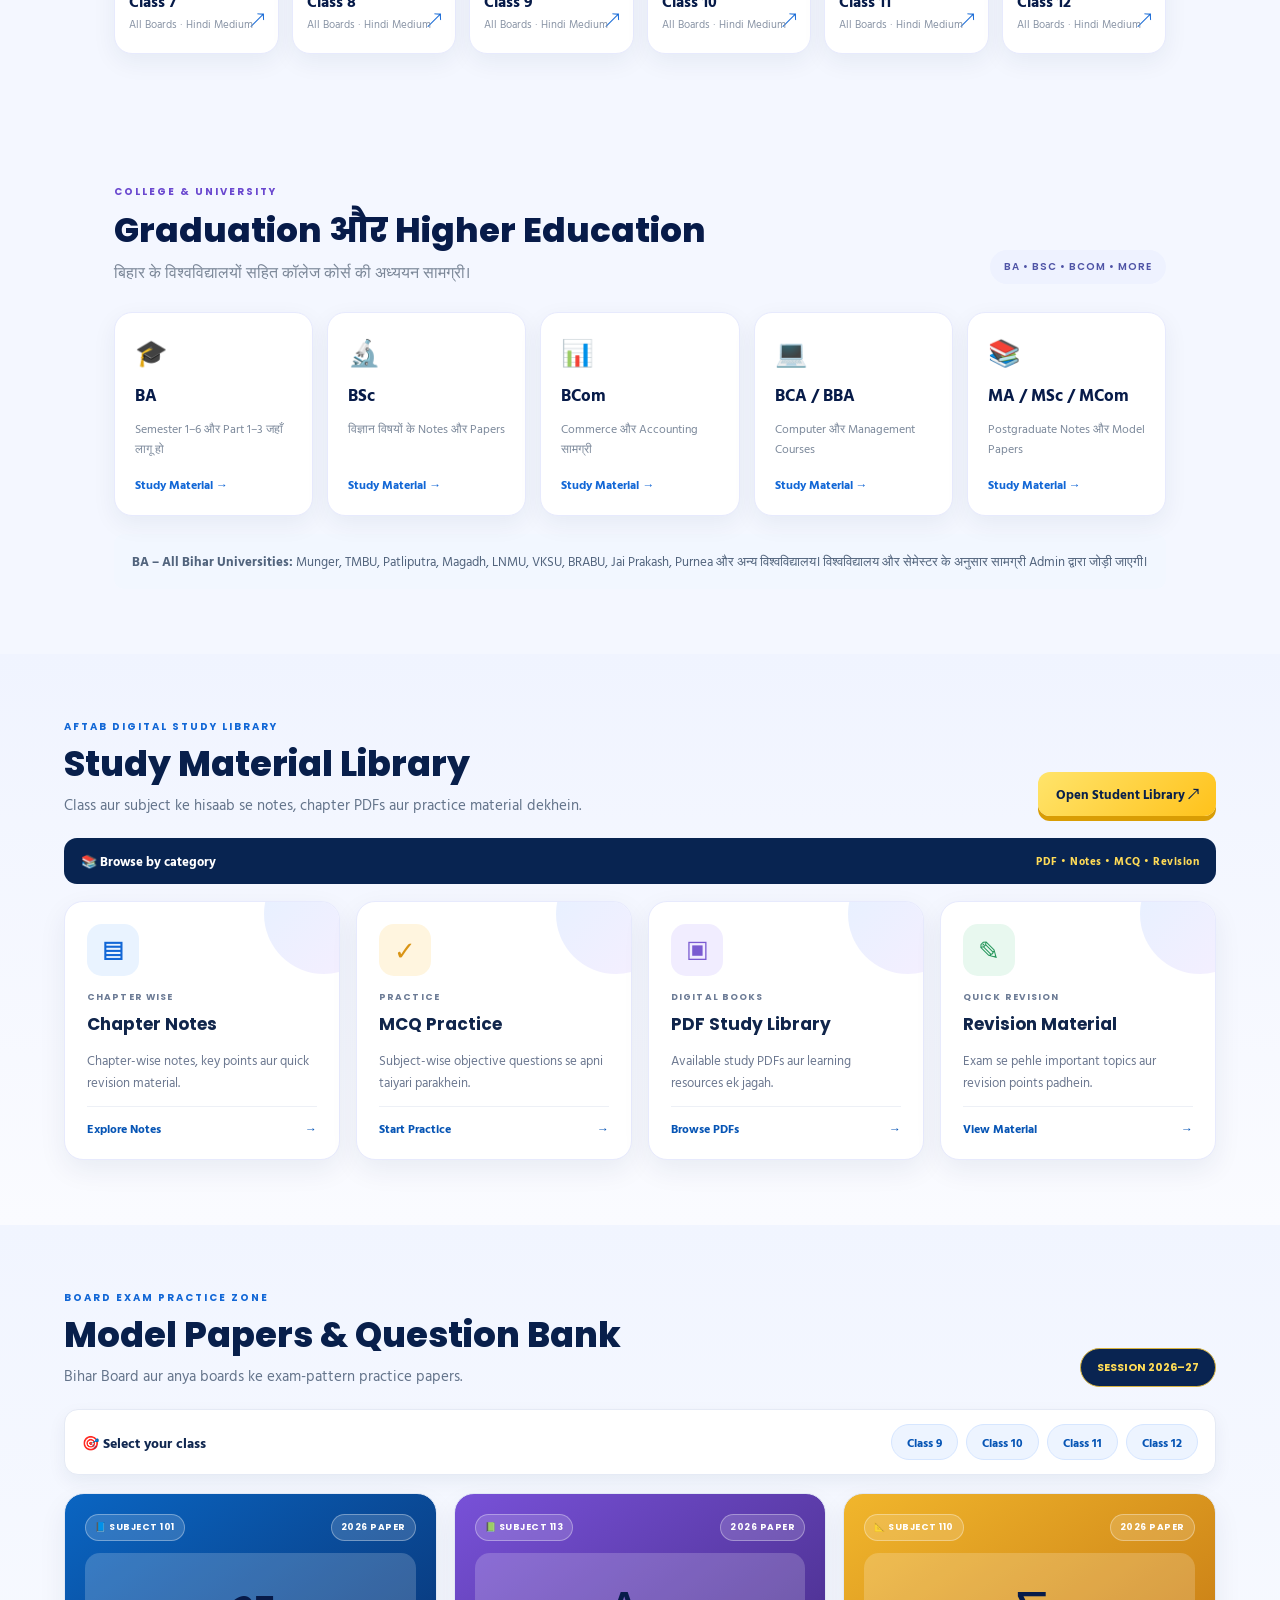
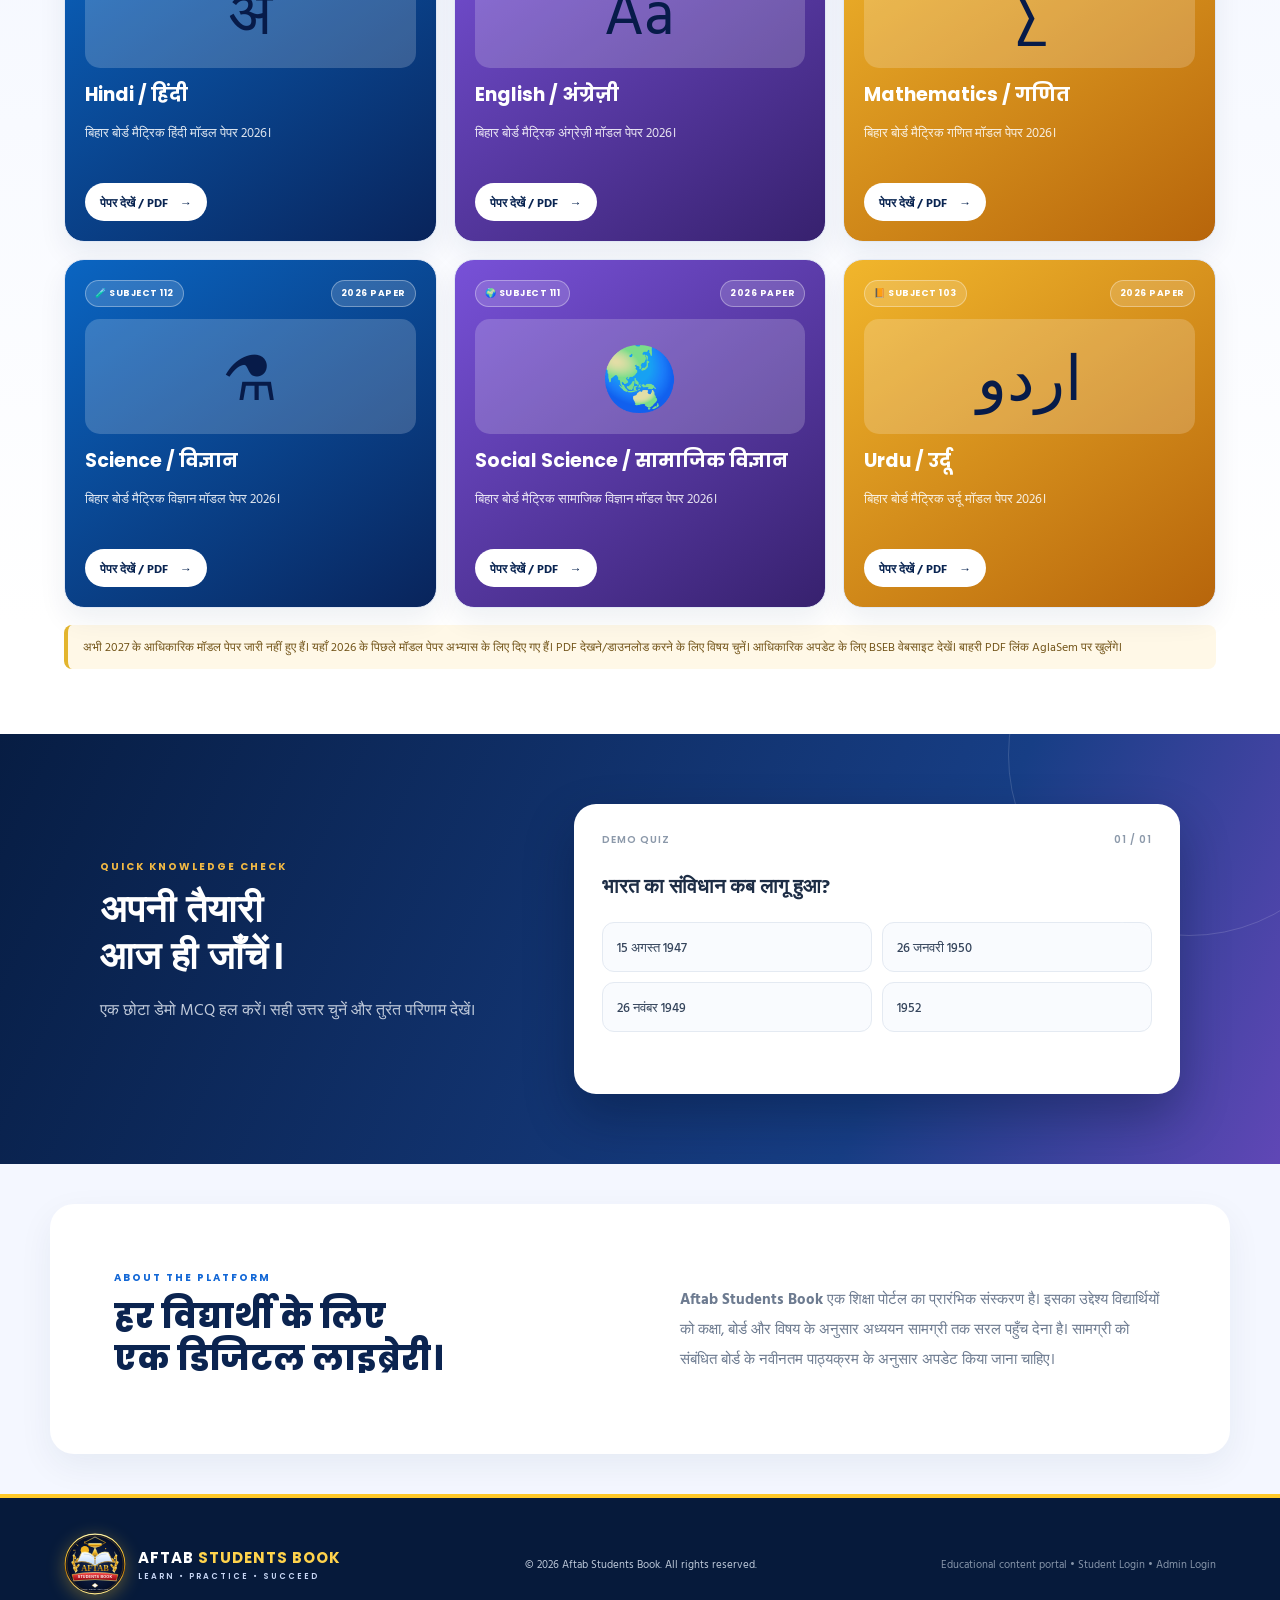
==== commit 37eef2ce: "Add Class 10 subject-wise model paper links" ====
--- a/index.html
+++ b/index.html
@@ -69,11 +69,14 @@
  <div class="library-heading"><div><div class="eyebrow">BOARD EXAM PRACTICE ZONE</div><h2>Model Papers & Question Bank</h2><p>Bihar Board aur anya boards ke exam-pattern practice papers.</p></div><span class="paper-year">SESSION 2026–27</span></div>
  <div class="paper-filter-row"><span>🎯 Select your class</span><div class="paper-class-pills"><a href="student.html?class_level=Class%209">Class 9</a><a href="student.html?class_level=Class%2010">Class 10</a><a href="student.html?class_level=Class%2011">Class 11</a><a href="student.html?class_level=Class%2012">Class 12</a></div></div>
  <div class="paper-grid">
-  <article class="paper-card paper-blue"><div class="paper-top"><span>📘 BIHAR BOARD</span><b>2026–27</b></div><div class="paper-illustration">📐</div><h3>Class 10 Model Papers</h3><p>Subject-wise practice papers aur question bank.</p><a href="student.html?class_level=Class%2010">View Class 10 Papers <b>→</b></a></article>
-  <article class="paper-card paper-violet"><div class="paper-top"><span>📗 BIHAR BOARD</span><b>2026–27</b></div><div class="paper-illustration">🧪</div><h3>Class 12 Model Papers</h3><p>Science, Arts aur Commerce practice material.</p><a href="student.html?class_level=Class%2012">View Class 12 Papers <b>→</b></a></article>
-  <article class="paper-card paper-gold"><div class="paper-top"><span>📝 QUESTION BANK</span><b>ALL SUBJECTS</b></div><div class="paper-illustration">📚</div><h3>Previous Year Practice</h3><p>Previous year pattern par taiyari aur revision.</p><a href="student.html">Explore Question Bank <b>→</b></a></article>
+  <article class="paper-card paper-blue"><div class="paper-top"><span>📘 SUBJECT 101</span><b>2026 PAPER</b></div><div class="paper-illustration">अ</div><h3>Hindi / हिंदी</h3><p>बिहार बोर्ड मैट्रिक हिंदी मॉडल पेपर 2026।</p><a href="https://hindi.aglasem.com/bihar-board-model-paper-class-10-hindi/" target="_blank" rel="noopener">पेपर देखें / PDF <b>→</b></a></article>
+  <article class="paper-card paper-violet"><div class="paper-top"><span>📗 SUBJECT 113</span><b>2026 PAPER</b></div><div class="paper-illustration">Aa</div><h3>English / अंग्रेज़ी</h3><p>बिहार बोर्ड मैट्रिक अंग्रेज़ी मॉडल पेपर 2026।</p><a href="https://hindi.aglasem.com/bihar-board-model-paper-class-10-english/" target="_blank" rel="noopener">पेपर देखें / PDF <b>→</b></a></article>
+  <article class="paper-card paper-gold"><div class="paper-top"><span>📐 SUBJECT 110</span><b>2026 PAPER</b></div><div class="paper-illustration">∑</div><h3>Mathematics / गणित</h3><p>बिहार बोर्ड मैट्रिक गणित मॉडल पेपर 2026।</p><a href="https://hindi.aglasem.com/bihar-board-model-paper-class-10-maths/" target="_blank" rel="noopener">पेपर देखें / PDF <b>→</b></a></article>
+  <article class="paper-card paper-blue"><div class="paper-top"><span>🧪 SUBJECT 112</span><b>2026 PAPER</b></div><div class="paper-illustration">⚗</div><h3>Science / विज्ञान</h3><p>बिहार बोर्ड मैट्रिक विज्ञान मॉडल पेपर 2026।</p><a href="https://hindi.aglasem.com/bihar-board-model-paper-class-10-science/" target="_blank" rel="noopener">पेपर देखें / PDF <b>→</b></a></article>
+  <article class="paper-card paper-violet"><div class="paper-top"><span>🌍 SUBJECT 111</span><b>2026 PAPER</b></div><div class="paper-illustration">🌏</div><h3>Social Science / सामाजिक विज्ञान</h3><p>बिहार बोर्ड मैट्रिक सामाजिक विज्ञान मॉडल पेपर 2026।</p><a href="https://hindi.aglasem.com/bihar-board-model-paper-class-10-social-science/" target="_blank" rel="noopener">पेपर देखें / PDF <b>→</b></a></article>
+  <article class="paper-card paper-gold"><div class="paper-top"><span>📙 SUBJECT 103</span><b>2026 PAPER</b></div><div class="paper-illustration">اردو</div><h3>Urdu / उर्दू</h3><p>बिहार बोर्ड मैट्रिक उर्दू मॉडल पेपर 2026।</p><a href="https://hindi.aglasem.com/bihar-board-model-paper-class-10-urdu/" target="_blank" rel="noopener">पेपर देखें / PDF <b>→</b></a></article>
  </div>
- <div class="paper-disclaimer">Note: Yahan diye gaye links Student Portal ki available uploaded material list kholte hain. PDF tabhi download hoga jab Admin us material ko upload aur publish karega. 2027 ke official papers ko official release se pehle official nahi kaha jayega.</div>
+ <div class="paper-disclaimer">अभी 2027 के आधिकारिक मॉडल पेपर जारी नहीं हुए हैं। यहाँ 2026 के पिछले मॉडल पेपर अभ्यास के लिए दिए गए हैं। PDF देखने/डाउनलोड करने के लिए विषय चुनें। आधिकारिक अपडेट के लिए <a href="https://biharboardonline.com/" target="_blank" rel="noopener">BSEB वेबसाइट</a> देखें। बाहरी PDF लिंक AglaSem पर खुलेंगे।</div>
 </section>
 <section class="test-section" id="test">
  <div class="test-copy"><div class="eyebrow">QUICK KNOWLEDGE CHECK</div><h2>अपनी तैयारी<br>आज ही जाँचें।</h2><p>एक छोटा डेमो MCQ हल करें। सही उत्तर चुनें और तुरंत परिणाम देखें।</p></div>
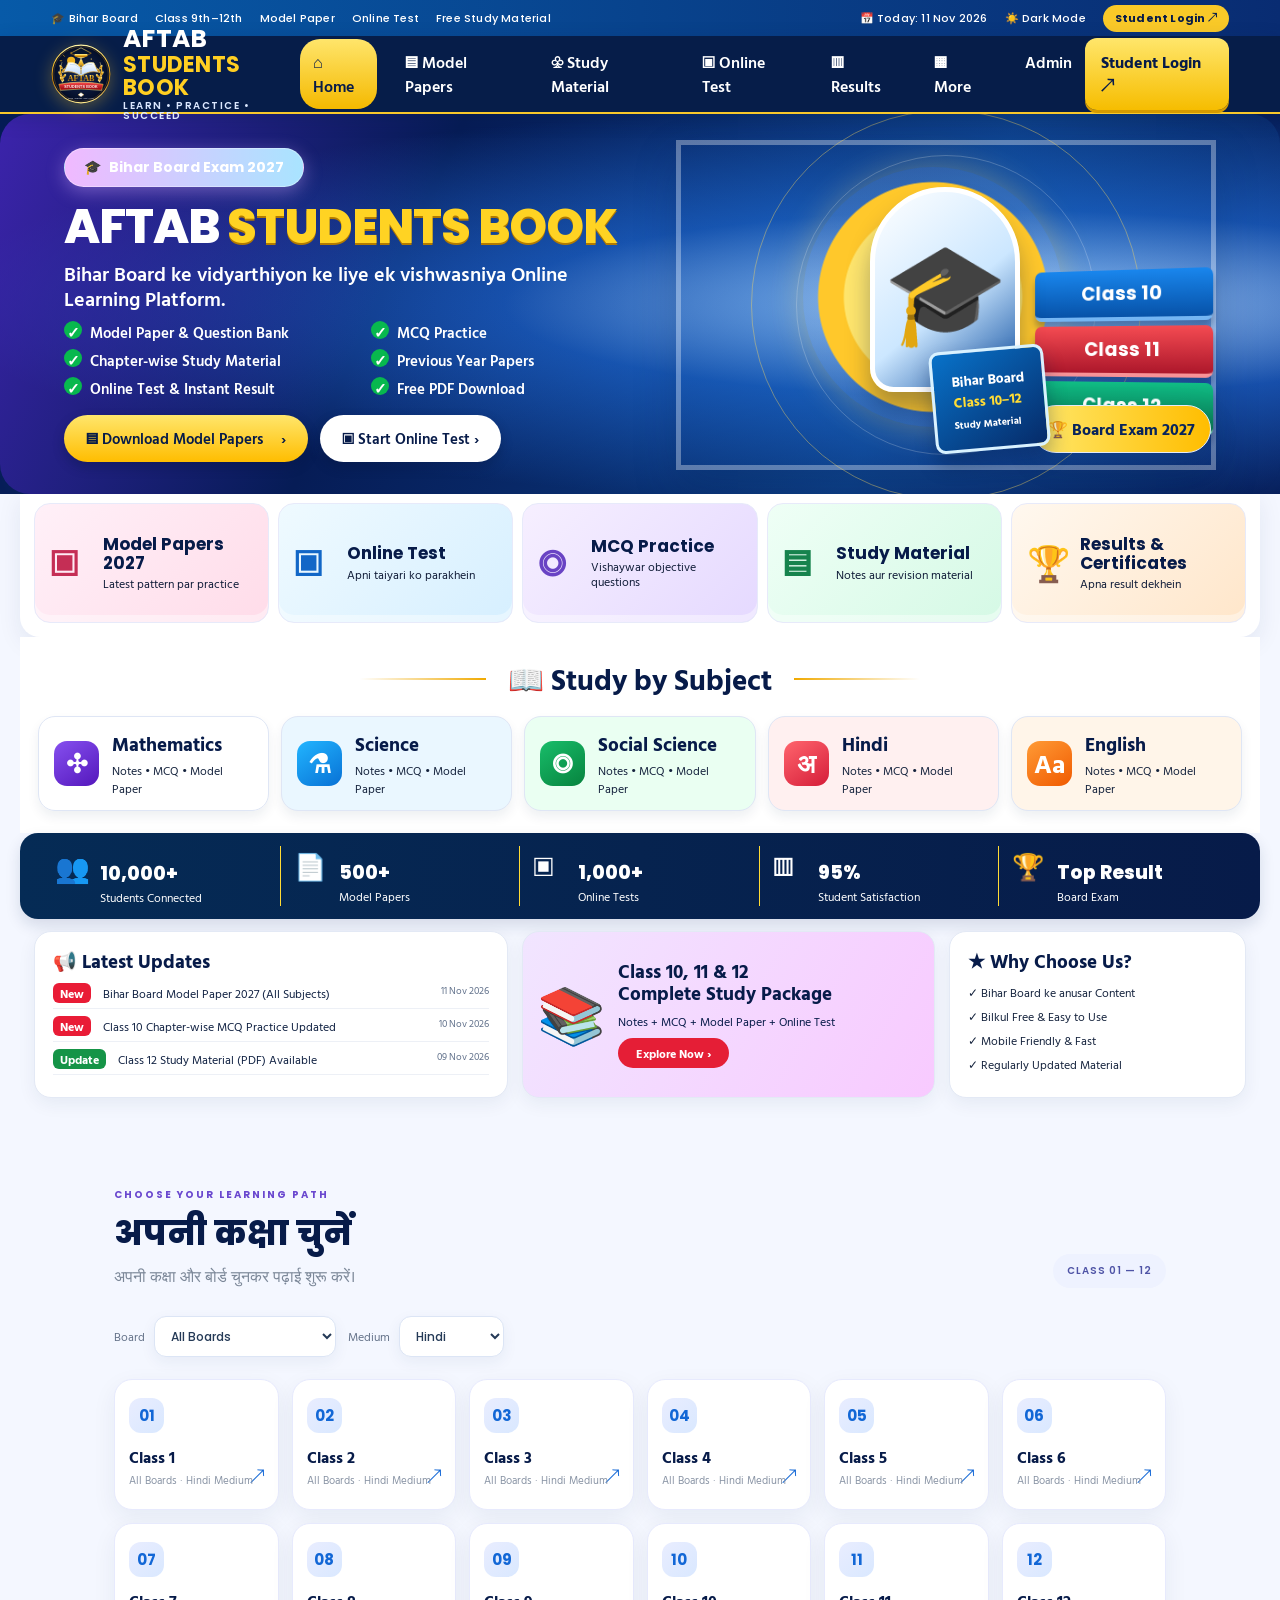
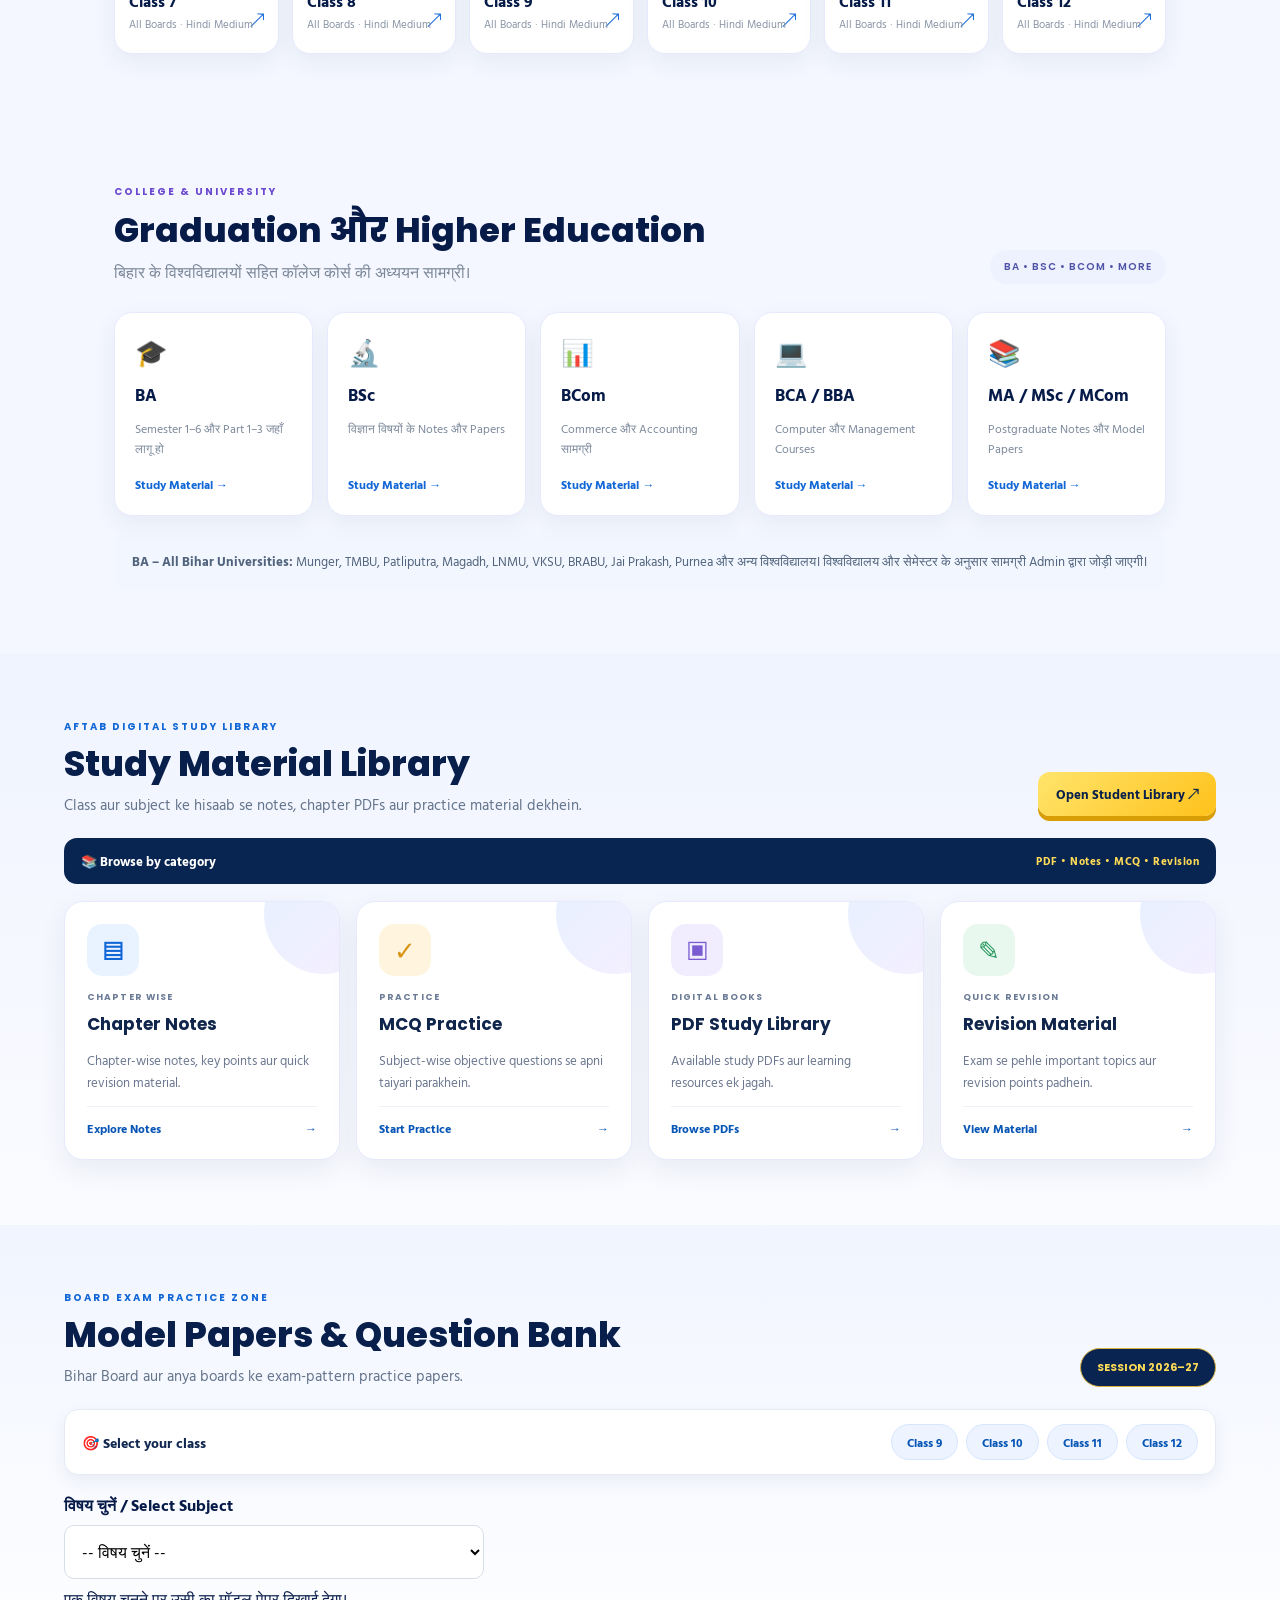
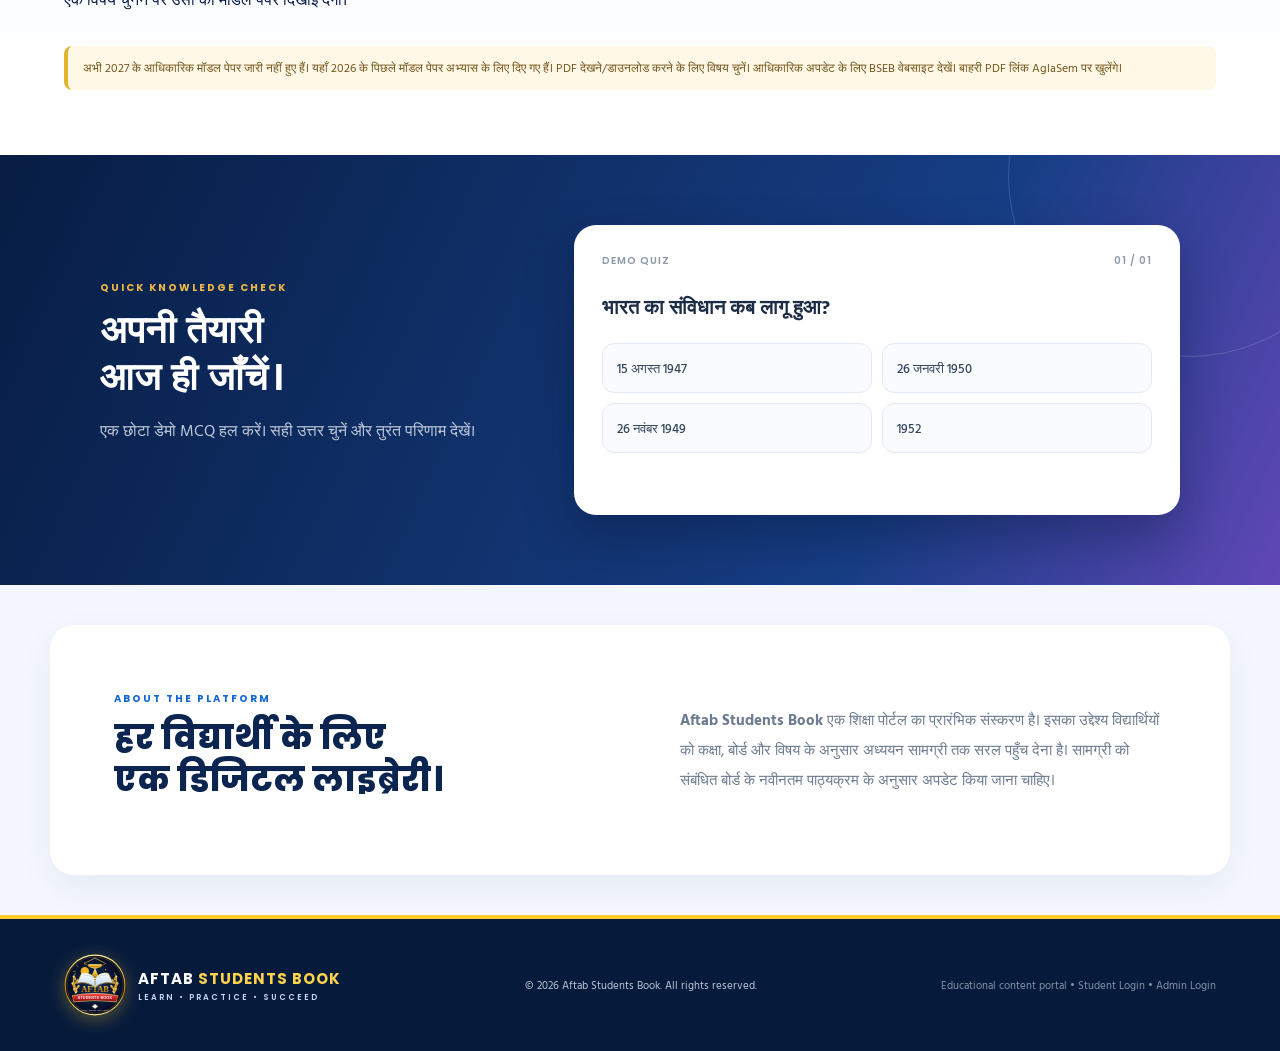
==== commit aa6677d0: "Filter Class 10 model papers by selected subject" ====
--- a/index.html
+++ b/index.html
@@ -68,14 +68,36 @@
 <section class="section model-paper-section" id="model-papers">
  <div class="library-heading"><div><div class="eyebrow">BOARD EXAM PRACTICE ZONE</div><h2>Model Papers & Question Bank</h2><p>Bihar Board aur anya boards ke exam-pattern practice papers.</p></div><span class="paper-year">SESSION 2026–27</span></div>
  <div class="paper-filter-row"><span>🎯 Select your class</span><div class="paper-class-pills"><a href="student.html?class_level=Class%209">Class 9</a><a href="student.html?class_level=Class%2010">Class 10</a><a href="student.html?class_level=Class%2011">Class 11</a><a href="student.html?class_level=Class%2012">Class 12</a></div></div>
+ <div class="paper-subject-picker" style="margin:18px 0;max-width:420px">
+  <label for="modelPaperSubject" style="display:block;font-weight:700;margin-bottom:8px">विषय चुनें / Select Subject</label>
+  <select id="modelPaperSubject" style="width:100%;padding:13px;border:1px solid #d7deea;border-radius:10px;background:#fff;font:inherit">
+   <option value="">-- विषय चुनें --</option>
+   <option value="hindi">हिंदी</option><option value="english">अंग्रेज़ी</option><option value="maths">गणित</option><option value="science">विज्ञान</option><option value="social">सामाजिक विज्ञान</option><option value="urdu">उर्दू</option>
+  </select>
+  <p id="modelPaperHint" class="muted" style="margin:8px 0 0">एक विषय चुनने पर उसी का मॉडल पेपर दिखाई देगा।</p>
+ </div>
  <div class="paper-grid">
-  <article class="paper-card paper-blue"><div class="paper-top"><span>📘 SUBJECT 101</span><b>2026 PAPER</b></div><div class="paper-illustration">अ</div><h3>Hindi / हिंदी</h3><p>बिहार बोर्ड मैट्रिक हिंदी मॉडल पेपर 2026।</p><a href="https://hindi.aglasem.com/bihar-board-model-paper-class-10-hindi/" target="_blank" rel="noopener">पेपर देखें / PDF <b>→</b></a></article>
-  <article class="paper-card paper-violet"><div class="paper-top"><span>📗 SUBJECT 113</span><b>2026 PAPER</b></div><div class="paper-illustration">Aa</div><h3>English / अंग्रेज़ी</h3><p>बिहार बोर्ड मैट्रिक अंग्रेज़ी मॉडल पेपर 2026।</p><a href="https://hindi.aglasem.com/bihar-board-model-paper-class-10-english/" target="_blank" rel="noopener">पेपर देखें / PDF <b>→</b></a></article>
-  <article class="paper-card paper-gold"><div class="paper-top"><span>📐 SUBJECT 110</span><b>2026 PAPER</b></div><div class="paper-illustration">∑</div><h3>Mathematics / गणित</h3><p>बिहार बोर्ड मैट्रिक गणित मॉडल पेपर 2026।</p><a href="https://hindi.aglasem.com/bihar-board-model-paper-class-10-maths/" target="_blank" rel="noopener">पेपर देखें / PDF <b>→</b></a></article>
-  <article class="paper-card paper-blue"><div class="paper-top"><span>🧪 SUBJECT 112</span><b>2026 PAPER</b></div><div class="paper-illustration">⚗</div><h3>Science / विज्ञान</h3><p>बिहार बोर्ड मैट्रिक विज्ञान मॉडल पेपर 2026।</p><a href="https://hindi.aglasem.com/bihar-board-model-paper-class-10-science/" target="_blank" rel="noopener">पेपर देखें / PDF <b>→</b></a></article>
-  <article class="paper-card paper-violet"><div class="paper-top"><span>🌍 SUBJECT 111</span><b>2026 PAPER</b></div><div class="paper-illustration">🌏</div><h3>Social Science / सामाजिक विज्ञान</h3><p>बिहार बोर्ड मैट्रिक सामाजिक विज्ञान मॉडल पेपर 2026।</p><a href="https://hindi.aglasem.com/bihar-board-model-paper-class-10-social-science/" target="_blank" rel="noopener">पेपर देखें / PDF <b>→</b></a></article>
-  <article class="paper-card paper-gold"><div class="paper-top"><span>📙 SUBJECT 103</span><b>2026 PAPER</b></div><div class="paper-illustration">اردو</div><h3>Urdu / उर्दू</h3><p>बिहार बोर्ड मैट्रिक उर्दू मॉडल पेपर 2026।</p><a href="https://hindi.aglasem.com/bihar-board-model-paper-class-10-urdu/" target="_blank" rel="noopener">पेपर देखें / PDF <b>→</b></a></article>
+  <article data-paper-subject="hindi" class="paper-card paper-blue"><div class="paper-top"><span>📘 SUBJECT 101</span><b>2026 PAPER</b></div><div class="paper-illustration">अ</div><h3>Hindi / हिंदी</h3><p>बिहार बोर्ड मैट्रिक हिंदी मॉडल पेपर 2026।</p><a href="https://hindi.aglasem.com/bihar-board-model-paper-class-10-hindi/" target="_blank" rel="noopener">पेपर देखें / PDF <b>→</b></a></article>
+  <article data-paper-subject="english" class="paper-card paper-violet"><div class="paper-top"><span>📗 SUBJECT 113</span><b>2026 PAPER</b></div><div class="paper-illustration">Aa</div><h3>English / अंग्रेज़ी</h3><p>बिहार बोर्ड मैट्रिक अंग्रेज़ी मॉडल पेपर 2026।</p><a href="https://hindi.aglasem.com/bihar-board-model-paper-class-10-english/" target="_blank" rel="noopener">पेपर देखें / PDF <b>→</b></a></article>
+  <article data-paper-subject="maths" class="paper-card paper-gold"><div class="paper-top"><span>📐 SUBJECT 110</span><b>2026 PAPER</b></div><div class="paper-illustration">∑</div><h3>Mathematics / गणित</h3><p>बिहार बोर्ड मैट्रिक गणित मॉडल पेपर 2026।</p><a href="https://hindi.aglasem.com/bihar-board-model-paper-class-10-maths/" target="_blank" rel="noopener">पेपर देखें / PDF <b>→</b></a></article>
+  <article data-paper-subject="science" class="paper-card paper-blue"><div class="paper-top"><span>🧪 SUBJECT 112</span><b>2026 PAPER</b></div><div class="paper-illustration">⚗</div><h3>Science / विज्ञान</h3><p>बिहार बोर्ड मैट्रिक विज्ञान मॉडल पेपर 2026।</p><a href="https://hindi.aglasem.com/bihar-board-model-paper-class-10-science/" target="_blank" rel="noopener">पेपर देखें / PDF <b>→</b></a></article>
+  <article data-paper-subject="social" class="paper-card paper-violet"><div class="paper-top"><span>🌍 SUBJECT 111</span><b>2026 PAPER</b></div><div class="paper-illustration">🌏</div><h3>Social Science / सामाजिक विज्ञान</h3><p>बिहार बोर्ड मैट्रिक सामाजिक विज्ञान मॉडल पेपर 2026।</p><a href="https://hindi.aglasem.com/bihar-board-model-paper-class-10-social-science/" target="_blank" rel="noopener">पेपर देखें / PDF <b>→</b></a></article>
+  <article data-paper-subject="urdu" class="paper-card paper-gold"><div class="paper-top"><span>📙 SUBJECT 103</span><b>2026 PAPER</b></div><div class="paper-illustration">اردو</div><h3>Urdu / उर्दू</h3><p>बिहार बोर्ड मैट्रिक उर्दू मॉडल पेपर 2026।</p><a href="https://hindi.aglasem.com/bihar-board-model-paper-class-10-urdu/" target="_blank" rel="noopener">पेपर देखें / PDF <b>→</b></a></article>
  </div>
+ <script>
+ (function(){
+  const picker=document.getElementById('modelPaperSubject');
+  const cards=document.querySelectorAll('#model-papers [data-paper-subject]');
+  const hint=document.getElementById('modelPaperHint');
+  if(!picker)return;
+  cards.forEach(card=>card.hidden=true);
+  picker.addEventListener('change',function(){
+   const chosen=this.value;
+   cards.forEach(card=>{card.hidden=!chosen||card.dataset.paperSubject!==chosen;});
+   hint.textContent=chosen?'आपका चुना हुआ विषय दिखाया जा रहा है।':'एक विषय चुनने पर उसी का मॉडल पेपर दिखाई देगा।';
+  });
+ })();
+ </script>
  <div class="paper-disclaimer">अभी 2027 के आधिकारिक मॉडल पेपर जारी नहीं हुए हैं। यहाँ 2026 के पिछले मॉडल पेपर अभ्यास के लिए दिए गए हैं। PDF देखने/डाउनलोड करने के लिए विषय चुनें। आधिकारिक अपडेट के लिए <a href="https://biharboardonline.com/" target="_blank" rel="noopener">BSEB वेबसाइट</a> देखें। बाहरी PDF लिंक AglaSem पर खुलेंगे।</div>
 </section>
 <section class="test-section" id="test">
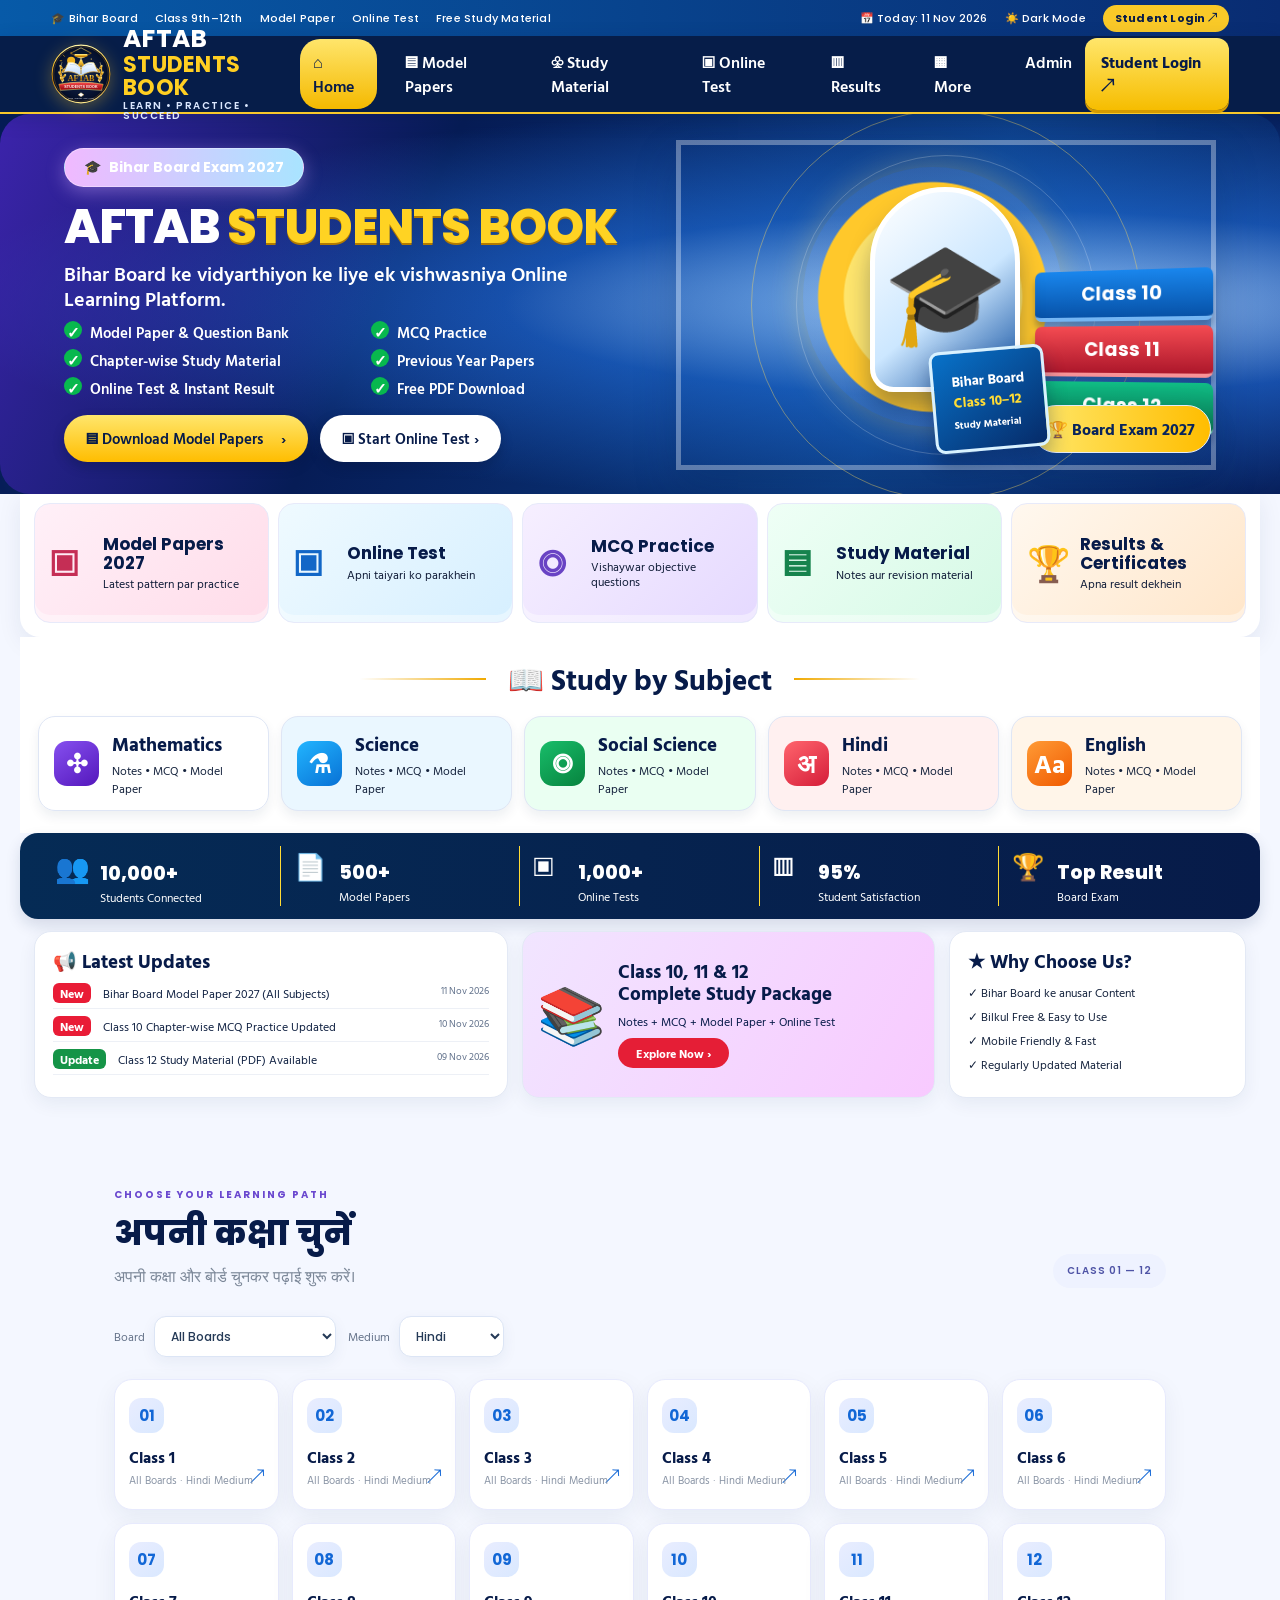
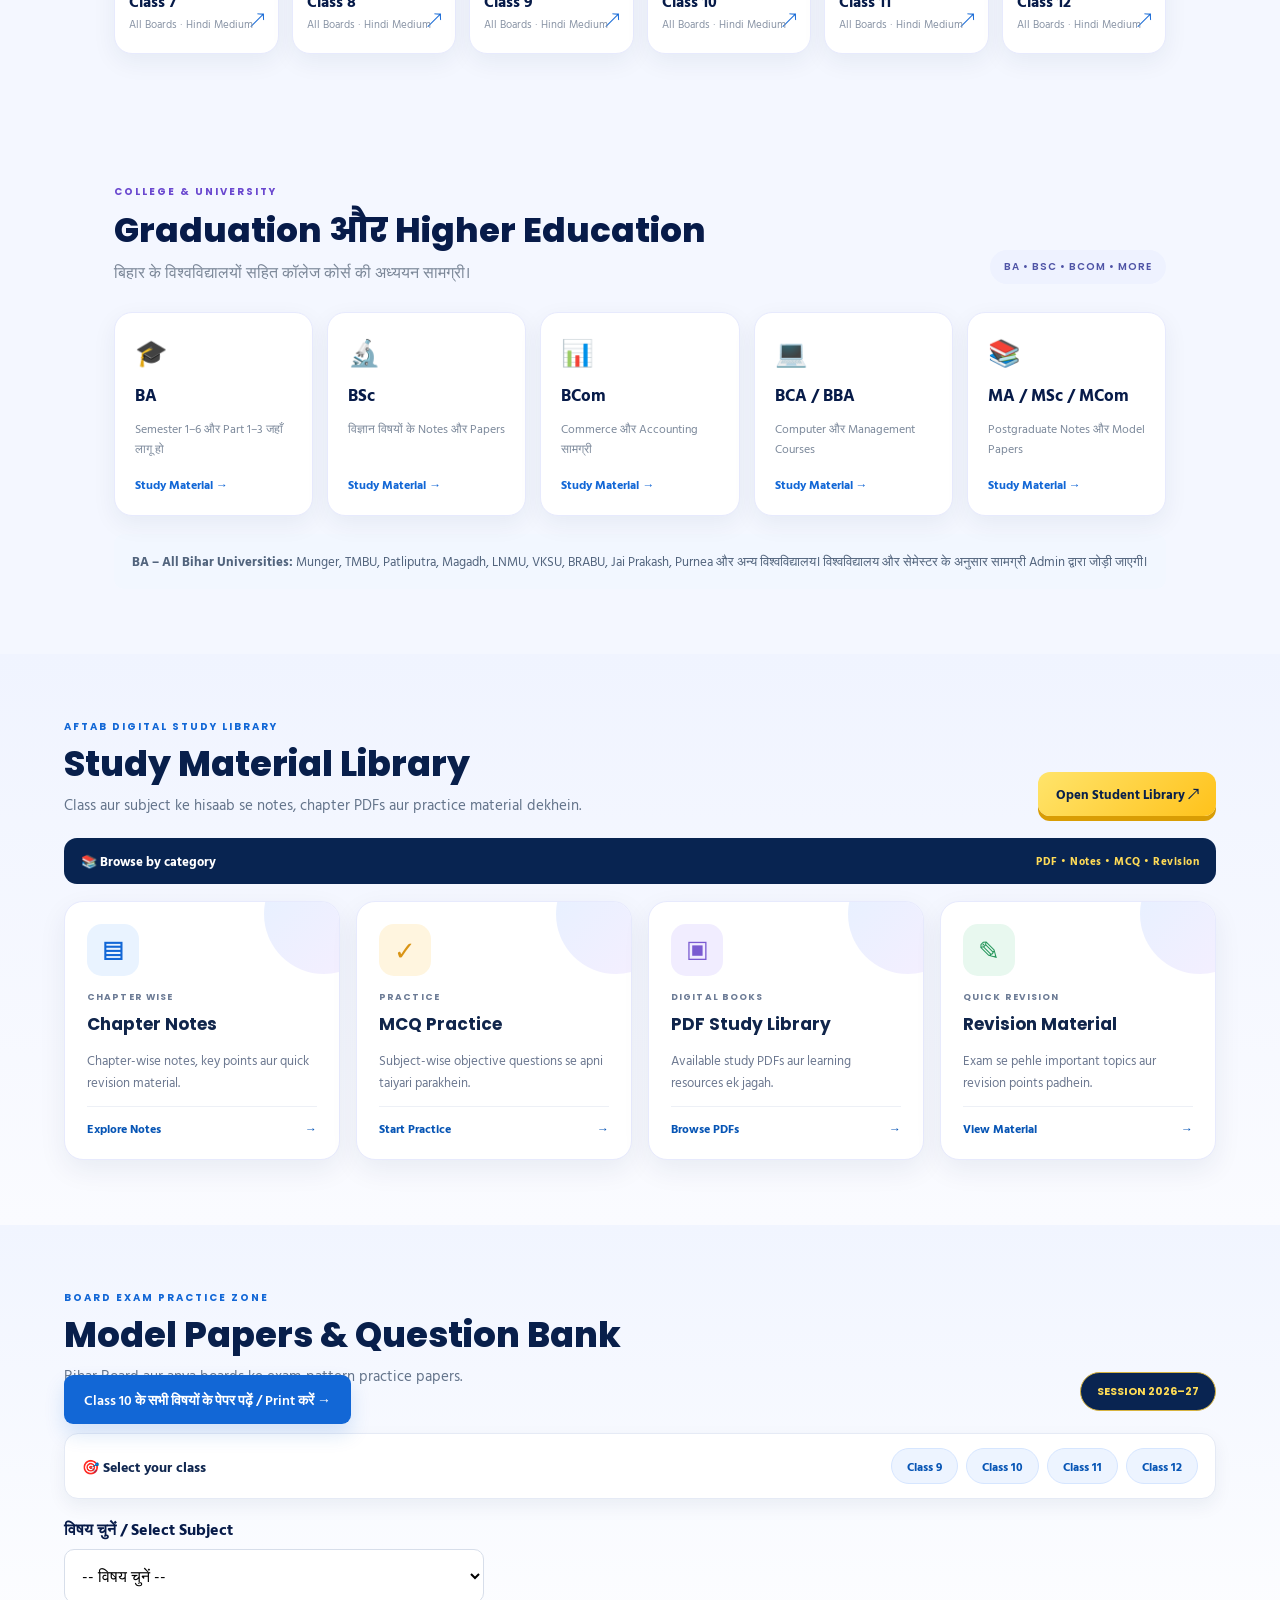
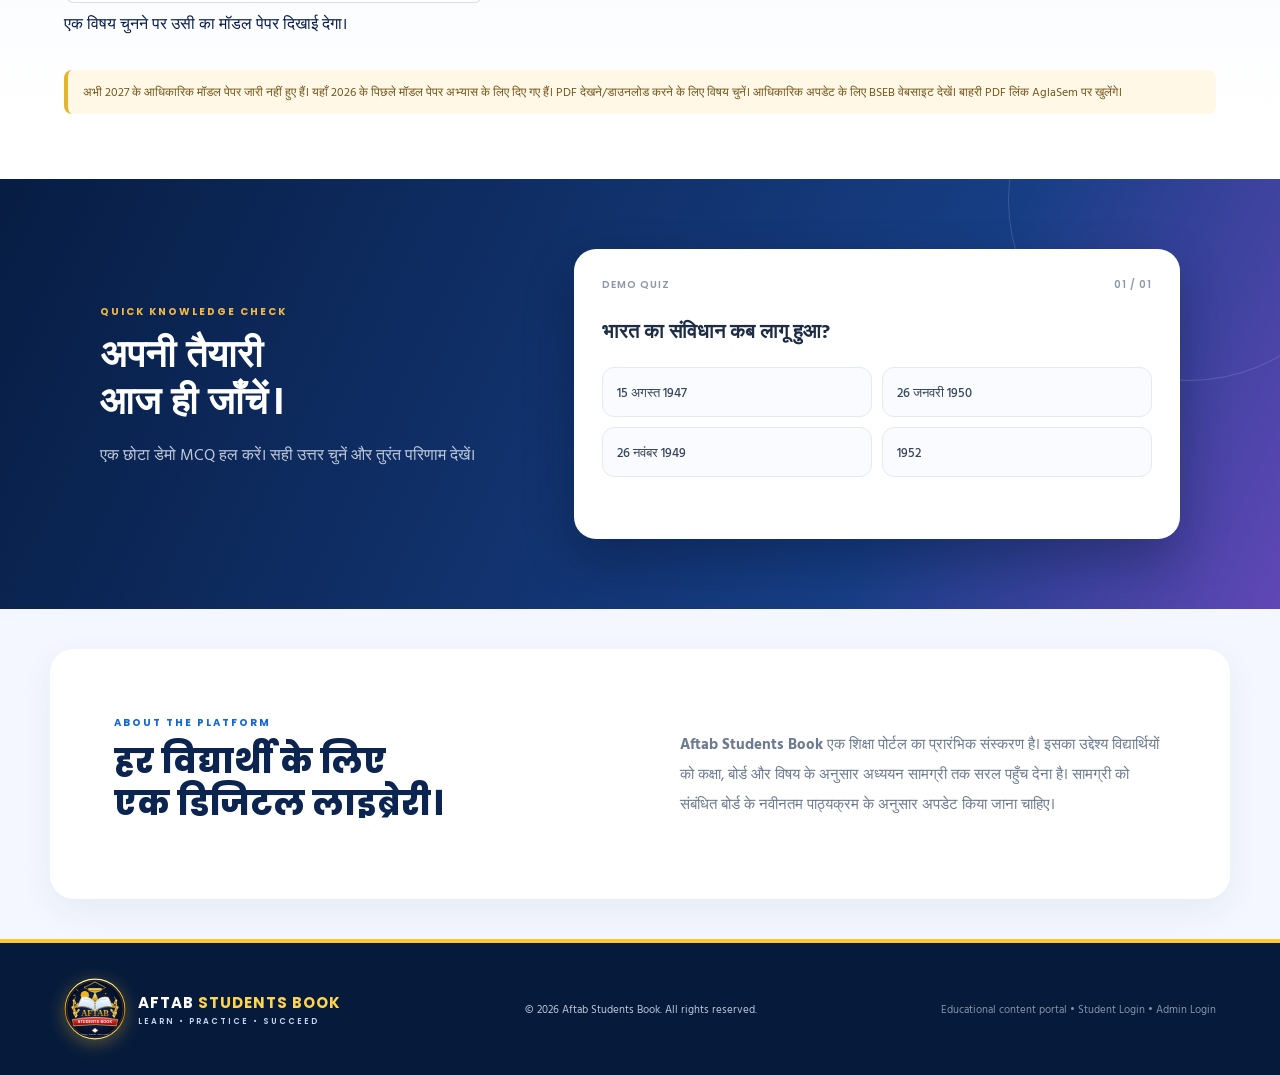
==== commit 8c444178: "Link Class 10 model papers to student reading and print library" ====
--- a/index.html
+++ b/index.html
@@ -66,7 +66,7 @@
  </div>
 </section>
 <section class="section model-paper-section" id="model-papers">
- <div class="library-heading"><div><div class="eyebrow">BOARD EXAM PRACTICE ZONE</div><h2>Model Papers & Question Bank</h2><p>Bihar Board aur anya boards ke exam-pattern practice papers.</p></div><span class="paper-year">SESSION 2026–27</span></div>
+ <div class="library-heading"><div><div class="eyebrow">BOARD EXAM PRACTICE ZONE</div><h2>Model Papers & Question Bank</h2><p>Bihar Board aur anya boards ke exam-pattern practice papers.</p><a class="btn primary" href="student.html?board=Bihar%20Board&amp;class_level=Class%2010">Class 10 के सभी विषयों के पेपर पढ़ें / Print करें →</a></div><span class="paper-year">SESSION 2026–27</span></div>
  <div class="paper-filter-row"><span>🎯 Select your class</span><div class="paper-class-pills"><a href="student.html?class_level=Class%209">Class 9</a><a href="student.html?class_level=Class%2010">Class 10</a><a href="student.html?class_level=Class%2011">Class 11</a><a href="student.html?class_level=Class%2012">Class 12</a></div></div>
  <div class="paper-subject-picker" style="margin:18px 0;max-width:420px">
   <label for="modelPaperSubject" style="display:block;font-weight:700;margin-bottom:8px">विषय चुनें / Select Subject</label>
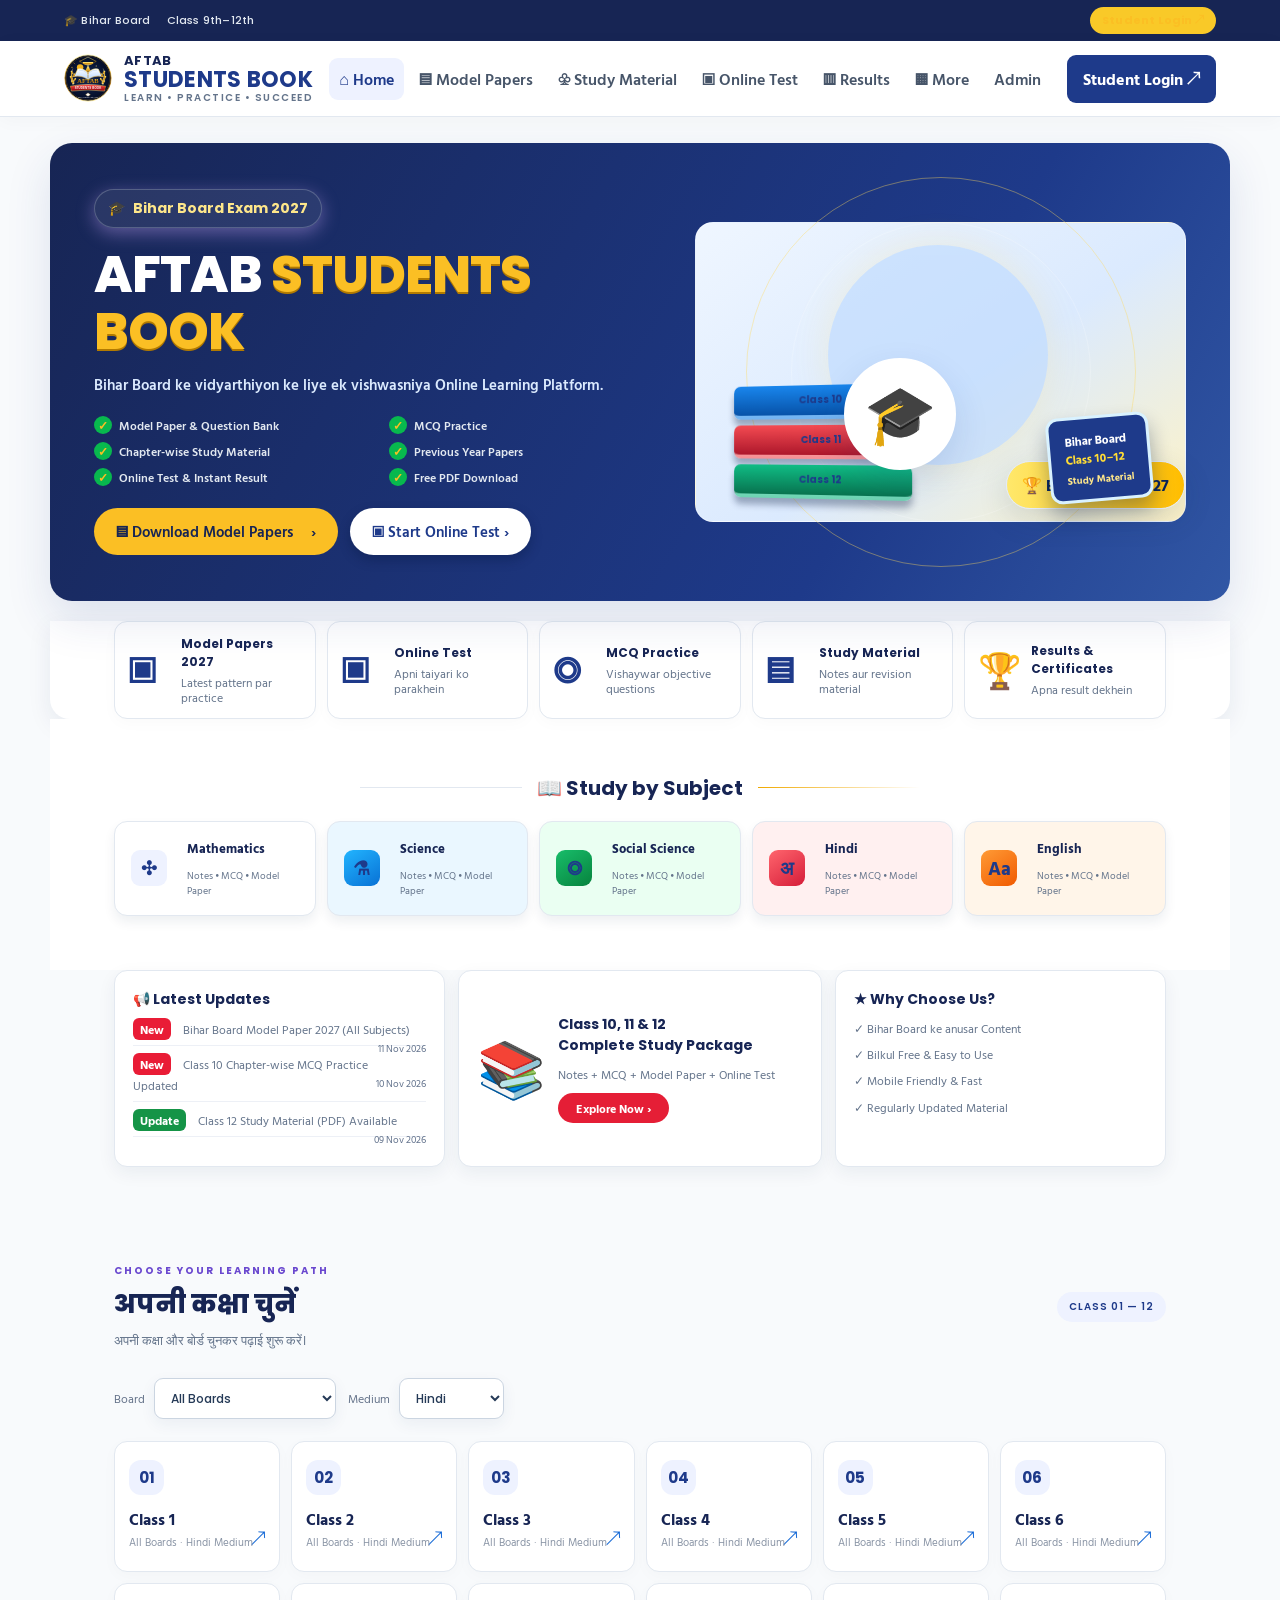
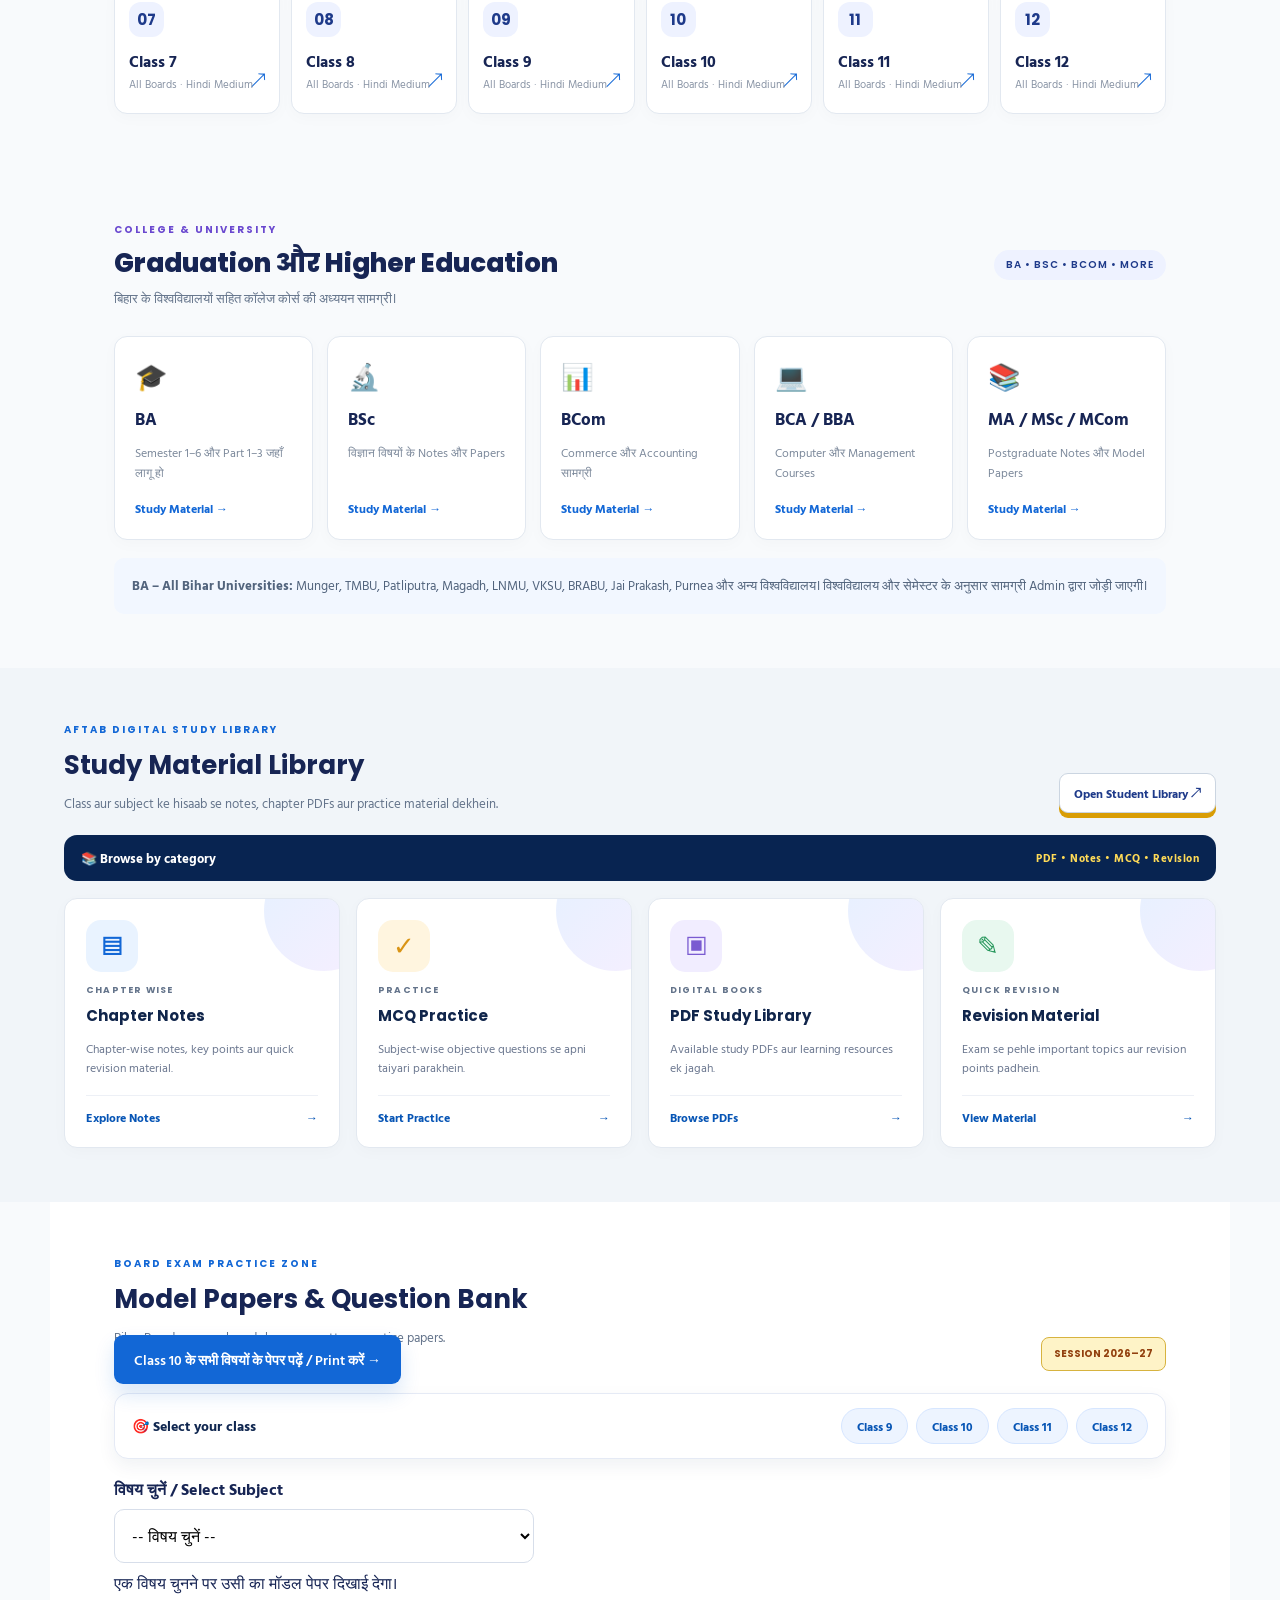
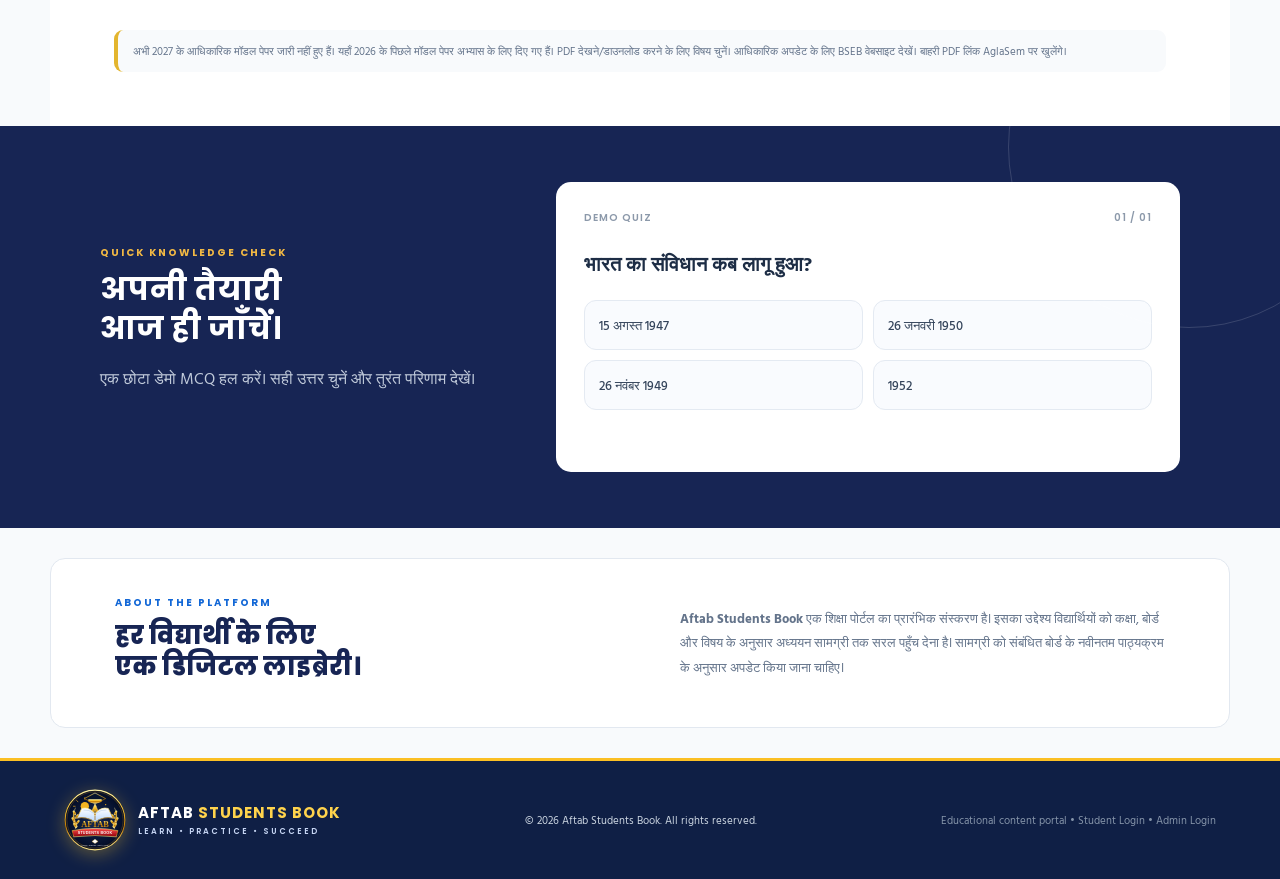
==== commit 3168aa65: "Refresh professional homepage styles" ====
--- a/index.html
+++ b/index.html
@@ -6,7 +6,7 @@
 <title>Aftab Students Book | Learn. Practice. Succeed.</title>
 <link rel="preconnect" href="https://fonts.googleapis.com">
 <link href="https://fonts.googleapis.com/css2?family=Hind+Vadodara:wght@400;500;600;700&family=Poppins:wght@400;500;600;700;800&display=swap" rel="stylesheet">
-<link rel="stylesheet" href="style.css?v=hybridlibrary20261111">
+<link rel="stylesheet" href="style.css?v=professional20261124">
 </head>
 <body>
 <div class="announcement-bar"><span>🎓 Bihar Board</span><span>Class 9th–12th</span><span>Model Paper</span><span>Online Test</span><span>Free Study Material</span><span class="today-label">📅 Today: 11 Nov 2026</span><span>☀️ Dark Mode</span><a href="student.html">Student Login ↗</a></div>
--- a/style.css
+++ b/style.css
@@ -205,3 +205,35 @@
 .paper-disclaimer{margin-top:17px;padding:12px 15px;border-left:4px solid #e3b52e;border-radius:8px;background:#fff8e7;color:#73551a;font-size:12px;line-height:1.65}
 @media(max-width:900px){.hybrid-resource-grid{grid-template-columns:repeat(2,minmax(0,1fr))}.paper-grid{grid-template-columns:repeat(2,minmax(0,1fr))}.paper-card:last-child{grid-column:1/-1}}
 @media(max-width:600px){.library-heading{align-items:flex-start;flex-direction:column;gap:12px}.library-heading h2{font-size:24px}.library-heading p{font-size:13px}.library-view-all{font-size:11px;padding:10px 14px}.library-toolbar{align-items:flex-start;flex-direction:column;gap:4px;font-size:12px}.library-toolbar span:last-child{font-size:9px}.hybrid-resource-grid{grid-template-columns:1fr 1fr;gap:9px}.hybrid-card{padding:13px;min-height:205px}.hybrid-card .resource-icon{width:42px;height:42px;font-size:22px}.hybrid-card-tag{font-size:8px;margin-top:11px}.hybrid-card h3{font-size:13px}.hybrid-card p{font-size:11px;min-height:62px}.hybrid-card a{font-size:10px}.paper-year{font-size:9px;padding:7px 10px}.paper-filter-row{align-items:flex-start;flex-direction:column}.paper-class-pills{gap:6px}.paper-class-pills a{font-size:10px;padding:7px 11px}.paper-grid{grid-template-columns:1fr}.paper-card:last-child{grid-column:auto}.paper-card{padding:16px}.paper-illustration{height:90px;font-size:50px}.paper-card h3{font-size:17px}}
+
+/* Unified professional academic design */
+body{background:#f8fafc;color:#172554}
+.announcement-bar{background:#172554;color:#e2e8f0;min-height:34px;height:auto;padding:7px 5%;gap:16px;font-size:11px}
+.announcement-bar span:nth-child(n+3),.announcement-bar .today-label{display:none}
+.announcement-bar a{margin-left:auto;color:#fbbf24}
+.topbar{height:76px;background:#fff;color:#172554;border-bottom:1px solid #e2e8f0;box-shadow:0 3px 18px #0f172a08;padding:0 5%}
+.topbar .brand{color:#172554;font-size:13px;letter-spacing:.3px}.topbar .brand b{color:#1e3a8a}.topbar .brand small{color:#64748b}.topbar .brand-logo{width:48px;height:48px;filter:none}
+.topbar nav{color:#475569;gap:5px;font-size:12px}.topbar nav a{padding:9px 10px;border-radius:9px}.topbar nav a.active,.topbar nav a:hover{background:#eef2ff;color:#1e3a8a}
+.topbar .nav-cta{background:#1e3a8a;color:#fff;border-radius:9px;box-shadow:none}
+.hero{max-width:1180px;min-height:420px;margin:26px auto 0;padding:38px 44px;grid-template-columns:1.08fr .92fr;gap:25px;border-radius:22px;background:linear-gradient(120deg,#172554,#1e3a8a 70%,#3157a5);box-shadow:0 18px 45px #1e3a8a20;overflow:hidden}
+.hero:before{display:none}.hero-copy{padding:8px 0;color:#fff}.hero-badge{display:inline-flex;padding:8px 13px;border-radius:30px;background:#ffffff14;border:1px solid #ffffff35;color:#fde68a!important}
+.hero h1{font:800 clamp(34px,4vw,52px)/1.12 Poppins,sans-serif;letter-spacing:-1px;color:#fff;margin:18px 0 10px}.hero h1 em{color:#fbbf24}
+.hero-copy>p{color:#dbeafe;font-size:15px;line-height:1.8}.hero-checks{display:grid;grid-template-columns:1fr 1fr;gap:8px 14px;padding:0;margin:18px 0 0;list-style:none;color:#e2e8f0;font-size:12px}.hero-checks li:before{content:"✓";color:#fbbf24;font-weight:800;margin-right:7px}
+.hero-actions{flex-wrap:wrap;margin-top:22px}.hero .primary{background:#fbbf24;color:#172554;box-shadow:none}.hero .light{background:#fff;color:#1e3a8a}.hero-meta{gap:26px;margin-top:25px}.hero-meta b{color:#fbbf24;font-size:17px}.hero-meta small{color:#cbd5e1}
+.hero-art{height:300px;border:1px solid #ffffff55;border-radius:18px;background:linear-gradient(145deg,#eff6ff,#dbeafe 55%,#fef3c7);box-shadow:none}
+.hero-student-art{position:relative;width:100%;height:100%;display:grid;place-items:center}.student-halo{position:absolute;width:220px;height:220px;border-radius:50%;background:#bfdbfe;opacity:.65}.student-avatar{position:relative;z-index:1;width:112px;height:112px;border-radius:50%;display:grid;place-items:center;background:#fff;box-shadow:0 14px 35px #1e3a8a22;font-size:58px}
+.student-book{position:absolute;z-index:2;right:7%;bottom:20px;padding:12px 15px;border-radius:12px;background:#1e3a8a;color:#fff;font-size:12px}.student-book b,.student-book small{display:block}.student-book small{color:#fde68a}.hero-books{position:absolute;left:7%;bottom:22px;display:grid;gap:6px}.hero-books div{padding:7px 11px;border-radius:7px;background:#fff;color:#1e3a8a;font-size:10px;font-weight:700}
+.quick-feature-grid{max-width:1180px;margin:20px auto 0;padding:0 5%;gap:11px}.quick-feature{background:#fff;border:1px solid #e2e8f0;border-radius:13px;box-shadow:0 4px 16px #0f172a06;min-height:88px;padding:13px}.quick-feature:hover{transform:translateY(-2px);box-shadow:0 10px 22px #0f172a0d}.quick-feature b{color:#172554;font:700 12px Poppins,sans-serif}.quick-feature small{color:#64748b}.quick-feature span{color:#1e3a8a}.qf-pink,.qf-blue,.qf-purple,.qf-green,.qf-orange{background:#fff;border-color:#e2e8f0}
+.subject-showcase,.section{max-width:1180px;margin:0 auto;padding:54px 5%}.subject-heading{display:flex;align-items:center;gap:15px;margin-bottom:18px}.subject-heading span{height:1px;background:#e2e8f0;flex:1}.subject-heading h2{font:700 20px Poppins,sans-serif;color:#172554;margin:0}
+.subject-cards{display:grid;grid-template-columns:repeat(5,1fr);gap:11px}.subject-card{background:#fff;border:1px solid #e2e8f0;border-radius:13px;padding:16px;display:grid;gap:8px}.subject-card>b{width:36px;height:36px;border-radius:9px;display:grid;place-items:center;background:#eef2ff;color:#1e3a8a;font-size:19px}.subject-card strong{font-size:13px;color:#172554}.subject-card small{font-size:10px;color:#64748b}
+.stats-ribbon{display:none}.home-lower{max-width:1180px;margin:0 auto;padding:0 5% 42px;display:grid;grid-template-columns:1fr 1.1fr 1fr;gap:13px}.home-lower>div{padding:18px;background:#fff;border:1px solid #e2e8f0;border-radius:13px}.home-lower h2{font:700 14px Poppins,sans-serif;color:#172554}.home-lower p{font-size:12px;color:#64748b;line-height:1.7}
+.section{padding-top:54px;padding-bottom:54px}.section h2,.test-section h2,.about h2{font-family:Poppins,'Hind Vadodara',sans-serif;color:#172554;font-size:26px}.section-head{align-items:center}.section-head p{font-size:13px;color:#64748b}.section-count{background:#eef2ff;color:#1e3a8a;border-radius:30px;padding:7px 12px}
+.filters select{border:1px solid #cbd5e1;border-radius:9px}.class-grid{grid-template-columns:repeat(6,1fr);gap:11px}.class-card,.degree-card,.resource-card{border:1px solid #e2e8f0;border-radius:13px;box-shadow:0 4px 16px #0f172a06}.class-card:hover,.degree-card:hover,.resource-card:hover{border-color:#a5b4fc;box-shadow:0 10px 24px #1e3a8a10}.class-num{background:#eef2ff;color:#1e3a8a}
+.resource-section{max-width:none;background:#f1f5f9;padding-left:max(calc((100% - 1180px)/2),5%);padding-right:max(calc((100% - 1180px)/2),5%)}
+.library-heading h2{font:700 26px Poppins,sans-serif;color:#172554;margin:8px 0}.library-heading p{font-size:13px;color:#64748b}.library-view-all{padding:10px 14px;border:1px solid #cbd5e1;border-radius:9px;color:#1e3a8a;font-size:12px;font-weight:700;background:#fff}
+.hybrid-card{padding:21px}.hybrid-card-tag{font:700 9px Poppins,sans-serif;letter-spacing:1.2px;color:#64748b;margin-top:12px}.hybrid-card h3{font:700 15px Poppins,sans-serif}.hybrid-card p{font-size:12px}
+.model-paper-section{background:#fff}.paper-year{padding:8px 12px;background:#fef3c7;color:#92400e;border-radius:8px;font:700 10px Poppins,sans-serif}.paper-grid{grid-template-columns:repeat(3,1fr);gap:13px;margin-top:18px}.paper-card{border:1px solid #e2e8f0;border-radius:13px;padding:17px;background:#fff;box-shadow:0 4px 16px #0f172a06}.paper-top{color:#64748b}.paper-illustration{width:46px;height:46px;margin:16px 0 11px;border-radius:10px;background:#eef2ff;color:#1e3a8a;display:grid;place-items:center;font-size:21px}.paper-card h3{font:700 15px Poppins,sans-serif;color:#172554}.paper-card p{font-size:12px;color:#64748b}.paper-card a{color:#1e3a8a;font-size:12px;font-weight:700}.paper-card[hidden]{display:none!important}.paper-disclaimer{background:#f8fafc;color:#64748b;border-radius:9px;font-size:11px}
+.test-section{background:#172554;padding:56px max(calc((100% - 1080px)/2),5%);gap:40px}.test-section h2{color:#fff;font-size:31px}.quiz-card{border-radius:15px;box-shadow:none}.about{margin:30px auto;padding:34px 5%;background:#fff;border:1px solid #e2e8f0;border-radius:15px;box-shadow:none}.about h2{font-size:25px}.about>p{font-size:13px;line-height:1.9;color:#64748b}
+footer{background:#0f1f45;border-top:3px solid #fbbf24;padding:28px 5%;color:#cbd5e1}
+@media(max-width:900px){.topbar{padding:0 4%}.topbar nav{gap:2px}.topbar nav a{padding:7px;font-size:10px}.hero{margin:18px 4% 0;padding:30px 25px}.subject-cards{grid-template-columns:repeat(3,1fr)}.class-grid{grid-template-columns:repeat(4,1fr)}}
+@media(max-width:600px){.announcement-bar{padding:6px 4%;justify-content:center}.announcement-bar span{display:none!important}.topbar{height:66px;padding:0 4%}.topbar .brand{font-size:10px}.topbar .brand-logo{width:42px;height:42px}.topbar nav{top:66px;background:#fff;color:#172554;border:1px solid #e2e8f0}.hero{margin:12px 3% 0;padding:21px 17px;grid-template-columns:1fr;gap:16px;border-radius:17px}.hero h1{font-size:31px}.hero-copy>p{font-size:13px}.hero-checks{grid-template-columns:1fr 1fr;gap:6px;font-size:10px}.hero-actions .btn{padding:10px 11px;font-size:10px}.hero-art{height:215px}.student-avatar{width:85px;height:85px;font-size:44px}.student-halo{width:165px;height:165px}.student-book{right:4%;bottom:10px;padding:8px 10px;font-size:9px}.hero-books{left:4%;bottom:10px}.quick-feature-grid{grid-template-columns:repeat(2,1fr);padding:0 3%;gap:8px;margin-top:13px}.quick-feature{min-height:75px;padding:9px;grid-template-columns:27px 1fr}.quick-feature b{font-size:10px}.quick-feature small{font-size:9px}.subject-showcase,.section{padding:40px 4%}.subject-cards{grid-template-columns:repeat(2,1fr)}.subject-heading h2{font-size:16px}.home-lower{grid-template-columns:1fr;padding:0 4% 32px}.section h2,.library-heading h2{font-size:21px}.class-grid{grid-template-columns:repeat(2,1fr)}.resource-grid,.paper-grid{grid-template-columns:1fr}.resource-section .library-heading,.model-paper-section .library-heading{align-items:flex-start;flex-direction:column}.test-section{grid-template-columns:1fr;padding:40px 5%;gap:17px}.about{margin:17px 4%;padding:24px 6%}footer{padding:24px 5%}}
